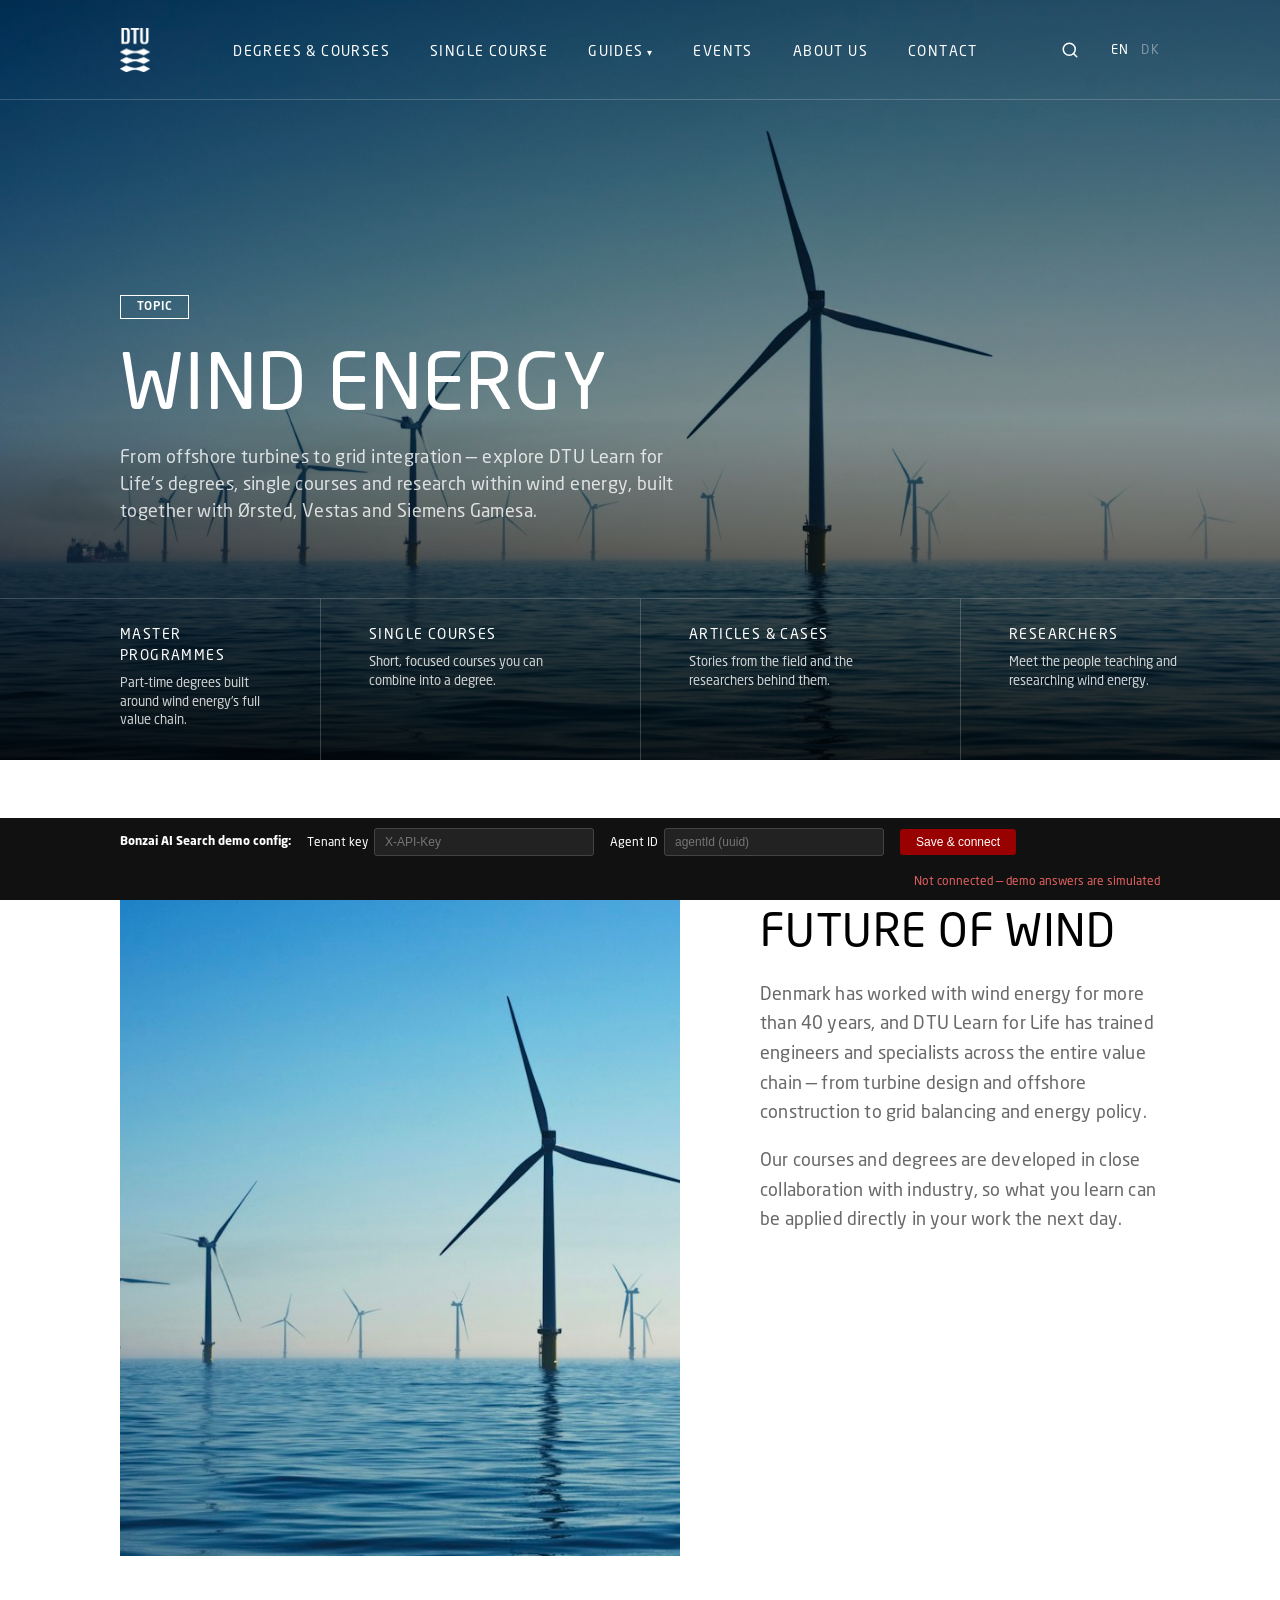
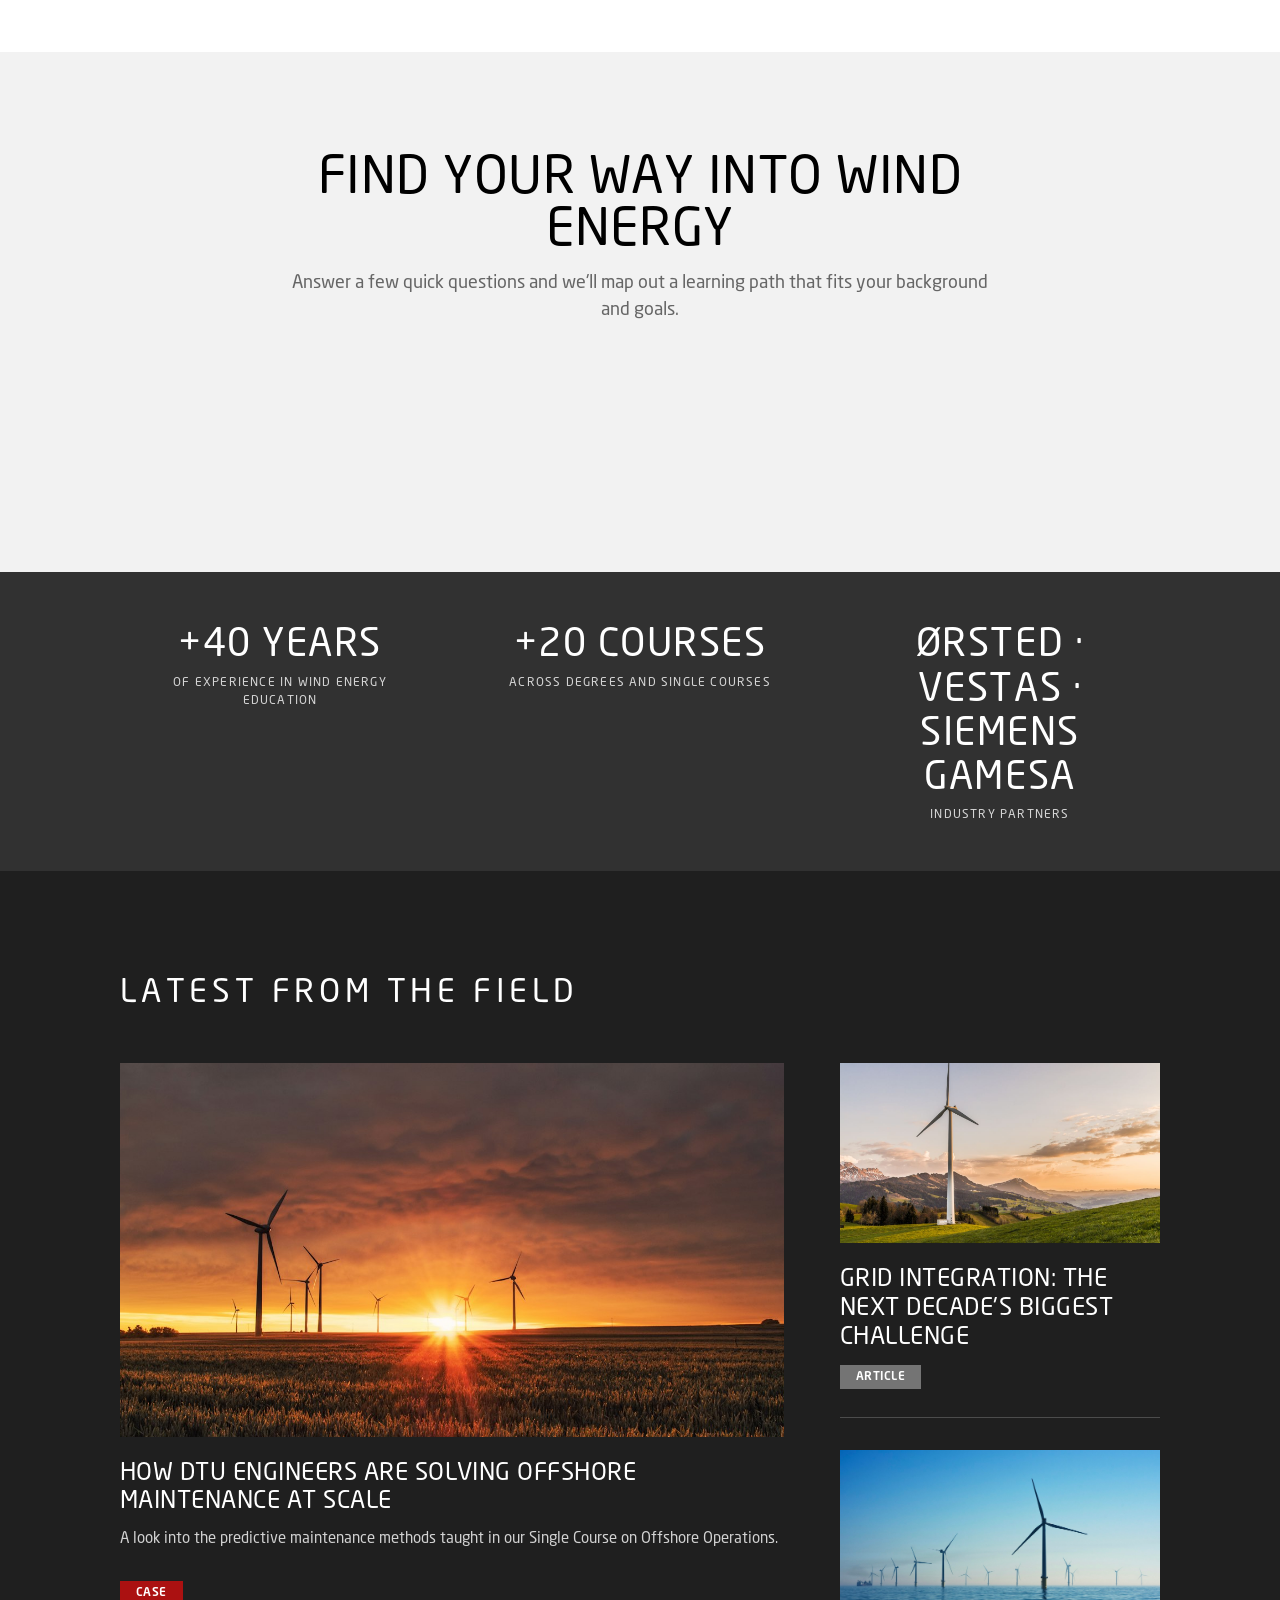
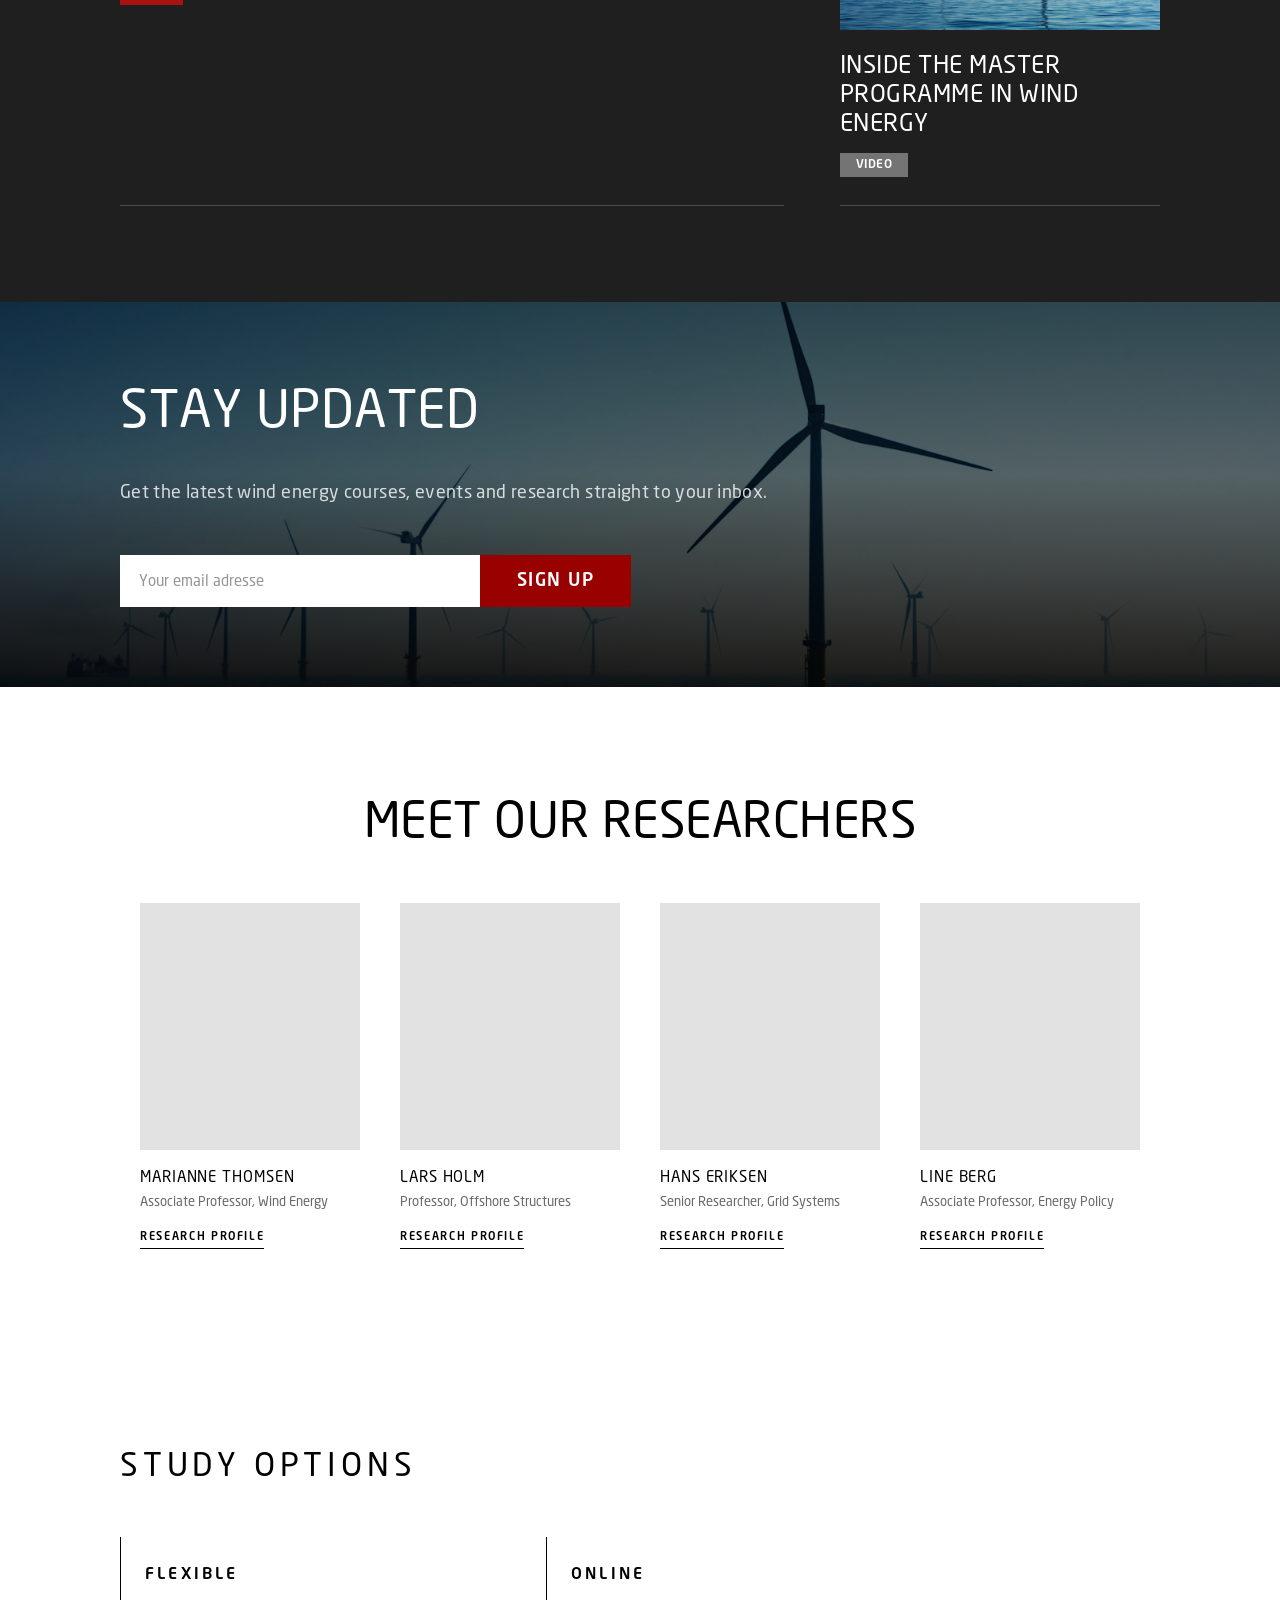
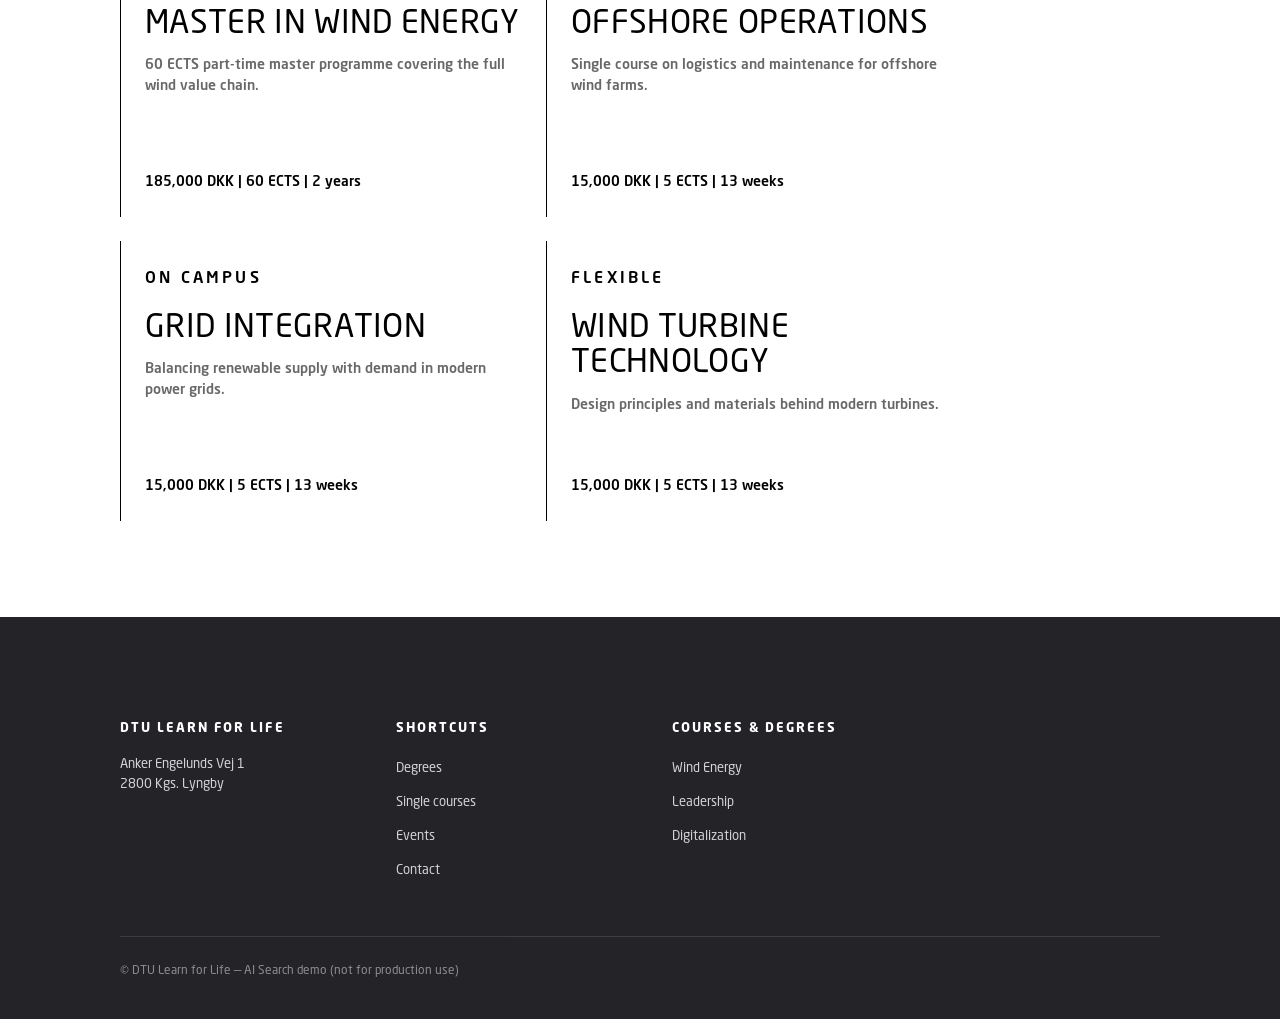
==== index.html @ 39a085e9 "Add career guide, improve learning-path UX, and streamline Bonzai calls. Career flow with role cache" ====
<!DOCTYPE html>
<html lang="en">
<head>
<meta charset="UTF-8" />
<meta name="viewport" content="width=device-width, initial-scale=1.0" />
<title>Wind Energy — DTU Learn for Life</title>
<link rel="stylesheet" href="assets/css/styles.css" />
</head>
<body>

<nav class="navbar" id="navbar">
  <div class="logo">
    <img src="assets/img/dtu-logo-white.png" alt="DTU" />
  </div>
  <ul class="nav-links">
    <li><a href="index.html">Degrees &amp; Courses</a></li>
    <li><a href="single-course.html">Single Course</a></li>
    <li class="nav-drop"><a href="index.html#guide">Guides</a>
      <ul class="nav-sub">
        <li><a href="index.html#guide">Learning path<small>Questions &amp; packages</small></a></li>        <li><a href="guide-career.html">Career goal<small>Start from a role</small></a></li>
      </ul>
    </li>
    <li><a href="#">Events</a></li>
    <li><a href="#">About us</a></li>
    <li><a href="#">Contact</a></li>
  </ul>
  <div class="navbar-right">
    <a class="nav-search" href="search.html" aria-label="Search">
      <svg width="18" height="18" viewBox="0 0 24 24" fill="none" stroke="currentColor" stroke-width="2" stroke-linecap="round" stroke-linejoin="round"><circle cx="11" cy="11" r="8"/><line x1="21" y1="21" x2="16.65" y2="16.65"/></svg>
    </a>
    <div class="nav-lang"><span>EN</span><span class="dim">DK</span></div>
  </div>
</nav>

<header class="hero" style="background-image: url('assets/img/offshore-turbines-wide.jpg');">
  <div class="hero-main">
    <div class="hero-tags">
      <span class="tag tag-outline">Topic</span>
    </div>
    <h1>Wind Energy</h1>
    <p class="hero-subtext">
      From offshore turbines to grid integration — explore DTU Learn for Life's degrees,
      single courses and research within wind energy, built together with Ørsted, Vestas
      and Siemens Gamesa.
    </p>
  </div>
  <div class="hero-links">
    <a href="#study-options">
      <span class="hero-links-title">Master programmes</span>
      <span class="hero-links-desc">Part-time degrees built around wind energy's full value chain.</span>
    </a>
    <a href="#study-options">
      <span class="hero-links-title">Single courses</span>
      <span class="hero-links-desc">Short, focused courses you can combine into a degree.</span>
    </a>
    <a href="#resources">
      <span class="hero-links-title">Articles &amp; cases</span>
      <span class="hero-links-desc">Stories from the field and the researchers behind them.</span>
    </a>
    <a href="#researchers">
      <span class="hero-links-title">Researchers</span>
      <span class="hero-links-desc">Meet the people teaching and researching wind energy.</span>
    </a>
  </div>
</header>

<section class="section section-light">
  <div class="split">
    <img src="assets/img/offshore-turbines.jpg" alt="Offshore wind turbines" />
    <div class="content">
      <h3>Shaping the future of wind</h3>
      <p>
        Denmark has worked with wind energy for more than 40 years, and DTU Learn for Life has
        trained engineers and specialists across the entire value chain — from turbine design
        and offshore construction to grid balancing and energy policy.
      </p>
      <p>
        Our courses and degrees are developed in close collaboration with industry, so what you
        learn can be applied directly in your work the next day.
      </p>
    </div>
  </div>
</section>

<section
  id="guide"
  data-bonzai-guide
  data-guide-topic="Wind Energy"
  data-guide-page-type="topic"
  data-guide-title="Find your way into wind energy"
  data-guide-result-after="3"
></section>

<div class="stats-bar">
  <div class="stat"><div class="figure">+40 YEARS</div><div class="caption">Of experience in wind energy education</div></div>
  <div class="stat"><div class="figure">+20 COURSES</div><div class="caption">Across degrees and single courses</div></div>
  <div class="stat"><div class="figure">ØRSTED · VESTAS · SIEMENS GAMESA</div><div class="caption">Industry partners</div></div>
</div>

<section class="section section-dark" id="resources">
  <h3 class="section-heading" style="font-size: 32px;">Latest from the field</h3>
  <div class="resources-grid">
    <div class="news-card-large">
      <img src="assets/img/turbines-sunset.jpg" alt="Wind farm at sunset" />
      <h4>How DTU engineers are solving offshore maintenance at scale</h4>
      <p>A look into the predictive maintenance methods taught in our Single Course on Offshore Operations.</p>
      <span class="tag tag-online">Case</span>
    </div>
    <div class="news-stack">
      <div class="news-card-small">
        <img src="assets/img/turbine-hillside.jpg" alt="Single wind turbine on hillside" />
        <h4>Grid integration: the next decade's biggest challenge</h4>
        <span class="tag tag-single">Article</span>
      </div>
      <div class="news-card-small">
        <img src="assets/img/offshore-turbines-wide.jpg" alt="Offshore wind farm" />
        <h4>Inside the Master Programme in Wind Energy</h4>
        <span class="tag tag-single">Video</span>
      </div>
    </div>
  </div>
</section>

<div class="newsletter">
  <h3>Stay updated</h3>
  <p class="hero-subtext">Get the latest wind energy courses, events and research straight to your inbox.</p>
  <div class="newsletter-form">
    <input type="email" placeholder="Your email adresse" />
    <button class="btn btn-primary">Sign up</button>
  </div>
</div>

<section class="section section-light" id="researchers">
  <h3 style="text-align:center; font-size: 48px;">Meet our researchers</h3>
  <div class="people-row">
    <div class="person-card">
      <div class="photo"></div>
      <div class="name">Marianne Thomsen</div>
      <div class="title">Associate Professor, Wind Energy</div>
      <a class="link" href="#">Research profile</a>
    </div>
    <div class="person-card">
      <div class="photo"></div>
      <div class="name">Lars Holm</div>
      <div class="title">Professor, Offshore Structures</div>
      <a class="link" href="#">Research profile</a>
    </div>
    <div class="person-card">
      <div class="photo"></div>
      <div class="name">Hans Eriksen</div>
      <div class="title">Senior Researcher, Grid Systems</div>
      <a class="link" href="#">Research profile</a>
    </div>
    <div class="person-card">
      <div class="photo"></div>
      <div class="name">Line Berg</div>
      <div class="title">Associate Professor, Energy Policy</div>
      <a class="link" href="#">Research profile</a>
    </div>
  </div>
</section>

<section class="section section-light" id="study-options">
  <h3 class="section-heading" style="font-size: 32px;">Study options</h3>
  <div class="course-grid">
    <div class="course-card">
      <div>
        <span class="label">Flexible</span>
        <h4>Master in Wind Energy</h4>
        <p class="desc">60 ECTS part-time master programme covering the full wind value chain.</p>
      </div>
      <div class="meta">185,000 DKK | 60 ECTS | 2 years</div>
    </div>
    <div class="course-card">
      <div>
        <span class="label">Online</span>
        <h4><a href="single-course.html">Offshore Operations</a></h4>
        <p class="desc">Single course on logistics and maintenance for offshore wind farms.</p>
      </div>
      <div class="meta">15,000 DKK | 5 ECTS | 13 weeks</div>
    </div>
    <div class="course-card">
      <div>
        <span class="label">On campus</span>
        <h4>Grid Integration</h4>
        <p class="desc">Balancing renewable supply with demand in modern power grids.</p>
      </div>
      <div class="meta">15,000 DKK | 5 ECTS | 13 weeks</div>
    </div>
    <div class="course-card">
      <div>
        <span class="label">Flexible</span>
        <h4>Wind Turbine Technology</h4>
        <p class="desc">Design principles and materials behind modern turbines.</p>
      </div>
      <div class="meta">15,000 DKK | 5 ECTS | 13 weeks</div>
    </div>
  </div>
</section>

<footer class="footer">
  <div class="footer-grid">
    <div class="footer-col">
      <h5>DTU Learn for Life</h5>
      <p style="font-size:13px;">Anker Engelunds Vej 1<br/>2800 Kgs. Lyngby</p>
    </div>
    <div class="footer-col">
      <h5>Shortcuts</h5>
      <ul>
        <li><a href="#">Degrees</a></li>
        <li><a href="#">Single courses</a></li>
        <li><a href="#">Events</a></li>
        <li><a href="#">Contact</a></li>
      </ul>
    </div>
    <div class="footer-col">
      <h5>Courses &amp; Degrees</h5>
      <ul>
        <li><a href="#">Wind Energy</a></li>
        <li><a href="#">Leadership</a></li>
        <li><a href="#">Digitalization</a></li>
      </ul>
    </div>
    <div class="footer-col"></div>
  </div>
  <div class="footer-bottom">© DTU Learn for Life — AI Search demo (not for production use)</div>
</footer>

<script src="assets/js/bonzai-client.js"></script>
<script src="assets/js/bonzai-config.js"></script>
<script src="assets/js/markdown-lite.js"></script>
<script src="assets/js/guide-kit.js"></script>
<script src="assets/js/bonzai-guide.js"></script>
<script>
  window.addEventListener("scroll", () => {
    document.getElementById("navbar").classList.toggle("scrolled", window.scrollY > 20);
  });
</script>
</body>
</html>
---- assets/css/styles.css ----
/* ====================================================================
   DTU Learn for Life — Design tokens (extracted from lfl-design-spec.md)
   Using the Figma design's intended display font (Neo Sans Std), supplied
   locally as webfonts.
   ==================================================================== */
@font-face {
  font-family: "Neo Sans Std";
  src: url("../fonts/neo-sans-std-light.otf") format("opentype");
  font-weight: 300;
  font-style: normal;
  font-display: swap;
}
@font-face {
  font-family: "Neo Sans Std";
  src: url("../fonts/neo-sans-std-regular.otf") format("opentype");
  font-weight: 400;
  font-style: normal;
  font-display: swap;
}
@font-face {
  font-family: "Neo Sans Std";
  src: url("../fonts/neo-sans-std-medium.otf") format("opentype");
  font-weight: 500;
  font-style: normal;
  font-display: swap;
}
@font-face {
  font-family: "Neo Sans Std";
  src: url("../fonts/neo-sans-std-bold.otf") format("opentype");
  font-weight: 700;
  font-style: normal;
  font-display: swap;
}
@font-face {
  font-family: "Neo Sans Std";
  src: url("../fonts/neo-sans-std-black.otf") format("opentype");
  font-weight: 900;
  font-style: normal;
  font-display: swap;
}

:root {
  /* Colors */
  --c-bg-dark: #282828;
  --c-bg-dark-alt: #1f1f1f;
  --c-bg-darker: #232328;
  --c-bg-card: #313131;
  --c-bg-light: #ffffff;
  --c-bg-gray: #dfdfdf;
  --c-bg-charcoal: #4b4b4b;

  --c-text-on-dark: #ffffff;
  --c-text-on-light: #000000;
  --c-text-muted-on-dark: rgba(255, 255, 255, 0.8);
  --c-text-dim-on-dark: rgba(255, 255, 255, 0.4);
  --c-text-muted-on-light: rgba(66, 66, 66, 0.8);
  --c-text-placeholder: #959595;

  --c-accent-red: #990000;
  --c-accent-red-dark: #ab1111;
  --c-accent-gray-tag: #747474;
  --c-button-dark: #292929;

  --c-overlay-hero-bottom: linear-gradient(to bottom, rgba(0, 0, 0, 0), rgba(0, 0, 0, 0.6));
  --c-overlay-sticky: rgba(10, 10, 10, 0.8);
  --c-overlay-stats: rgba(0, 0, 0, 0.3);
  --c-border-subtle: rgba(255, 255, 255, 0.2);

  /* Typography — Figma spec's intended font, used throughout */
  --font-display: "Neo Sans Std", Arial, sans-serif;
  --font-body: "Neo Sans Std", Arial, sans-serif;
  --font-nav: "Neo Sans Std", Arial, sans-serif;

  /* Spacing */
  --space-xs: 6px;
  --space-sm: 8px;
  --space-md: 16px;
  --space-lg: 24px;
  --space-xl: 37px;
  --space-2xl: 48px;
  --space-3xl: 56px;
  --space-4xl: 64px;
  --space-5xl: 80px;
  --space-6xl: 96px;

  --radius-button: 46px;

  --content-max: 1680px;
  --content-narrow: 1112px;
  --content-text: 828px;
  --content-body: 742px;
  --page-pad: 120px;
  --page-pad-sm: 48px;
}

* { box-sizing: border-box; }
html, body { margin: 0; padding: 0; }

body {
  font-family: var(--font-body);
  color: var(--c-text-on-light);
  background: var(--c-bg-light);
  line-height: 1.5;
}

h1, h2, h3, h4 {
  font-family: var(--font-display);
  text-transform: uppercase;
  margin: 0;
  font-weight: 400;
  letter-spacing: 0.01em;
}

a { color: inherit; text-decoration: none; }
img { max-width: 100%; display: block; }

.page-pad { padding-left: var(--page-pad); padding-right: var(--page-pad); }

@media (max-width: 1200px) {
  .page-pad { padding-left: var(--page-pad-sm); padding-right: var(--page-pad-sm); }
}

@media (max-width: 700px) {
  .page-pad { padding-left: 20px; padding-right: 20px; }
}

/* ---------------------------------------------------------------- */
/* Navbar                                                            */
/* ---------------------------------------------------------------- */
.navbar {
  position: fixed;
  top: 0; left: 0; right: 0;
  height: 100px;
  display: flex;
  align-items: center;
  justify-content: space-between;
  padding: 0 var(--page-pad);
  border-bottom: 1px solid var(--c-border-subtle);
  background: transparent;
  z-index: 100;
  transition: background 0.25s ease;
  color: #fff;
}
.navbar.scrolled { background: var(--c-overlay-sticky); backdrop-filter: blur(4px); }
.navbar--on-charcoal.scrolled { background: var(--c-overlay-sticky); }
.navbar .logo { display: flex; align-items: center; gap: 32px; }
.navbar .logo img { height: 44px; width: auto; display: block; }
.nav-links { display: flex; gap: 40px; list-style: none; margin: 0; padding: 0; }
.nav-links a {
  font-family: var(--font-nav);
  font-size: 14px;
  letter-spacing: 0.1em;
  text-transform: uppercase;
}
.nav-drop { position: relative; }
.nav-drop > a::after { content: " ▾"; font-size: 10px; }
.nav-sub {
  position: absolute;
  top: 100%;
  left: -20px;
  min-width: 240px;
  margin: 0;
  padding: 12px 0;
  list-style: none;
  background: var(--c-bg-dark-alt);
  opacity: 0;
  visibility: hidden;
  transform: translateY(6px);
  transition: opacity 0.15s, transform 0.15s, visibility 0.15s;
}
.nav-drop::before { content: ""; position: absolute; left: 0; right: 0; top: 100%; height: 14px; }
.nav-sub { margin-top: 14px; }
.nav-drop:hover .nav-sub,
.nav-drop:focus-within .nav-sub { opacity: 1; visibility: visible; transform: none; }
.nav-sub a {
  display: block;
  padding: 10px 20px;
  font-family: var(--font-body);
  font-size: 15px;
  letter-spacing: 0;
  text-transform: none;
}
.nav-sub a small { display: block; font-size: 13px; color: var(--c-text-dim-on-dark); }
.nav-sub a:hover { background: rgba(255, 255, 255, 0.06); }
.navbar-right { display: flex; align-items: center; gap: 32px; }
.nav-search {
  background: none;
  border: none;
  color: #fff;
  cursor: pointer;
  display: flex;
  align-items: center;
}
.nav-lang { display: flex; gap: 12px; font-size: 13px; letter-spacing: 0.1em; }
.nav-lang .dim { color: var(--c-text-dim-on-dark); }
@media (max-width: 1000px) { .nav-links { display: none; } }

/* ---------------------------------------------------------------- */
/* Buttons / Tags                                                     */
/* ---------------------------------------------------------------- */
.btn {
  display: inline-flex;
  align-items: center;
  gap: 16px;
  padding: 16px 40px;
  border-radius: var(--radius-button);
  font-family: var(--font-body);
  font-size: 18px;
  font-weight: 500;
  letter-spacing: 0.08em;
  text-transform: uppercase;
  border: none;
  cursor: pointer;
}
.btn-primary { background: var(--c-accent-red); color: #fff; }
.btn-primary:hover { background: #7a0000; }
.btn-sm {
  padding: 10px 22px;
  font-size: 13px;
  letter-spacing: 0.06em;
  gap: 8px;
}
.btn-inverted { background: var(--c-button-dark); color: #fff; }
.btn-ghost {
  border: 1px solid currentColor;
  background: transparent;
  padding: 10px 22px;
  font-size: 14px;
  letter-spacing: 0.2em;
  border-radius: 0;
  gap: 6px;
}

.tag {
  display: inline-flex;
  align-items: center;
  height: 24px;
  padding: 0 16px;
  font-family: var(--font-display);
  font-size: 12px;
  font-weight: 500;
  letter-spacing: 0.04em;
  text-transform: uppercase;
}
.tag-default { background: var(--c-button-dark); color: #fff; }
.tag-online { background: var(--c-accent-red-dark); color: #fff; }
.tag-single { background: var(--c-accent-gray-tag); color: #fff; }
.tag-outline { background: transparent; border: 1px solid #fff; color: #fff; }

/* ---------------------------------------------------------------- */
/* Hero                                                               */
/* ---------------------------------------------------------------- */
.hero {
  position: relative;
  background-color: var(--c-bg-dark);
  background-size: cover;
  background-position: center;
  color: #fff;
  min-height: 760px;
  display: flex;
  flex-direction: column;
  justify-content: flex-end;
}
.hero::before {
  content: "";
  position: absolute;
  inset: 0;
  background:
    linear-gradient(to top, rgba(0,0,0,0.85) 0%, rgba(0,0,0,0.35) 45%, rgba(0,0,0,0.55) 100%);
}
.hero-main {
  position: relative;
  z-index: 1;
  max-width: var(--content-text);
  padding: 0 var(--page-pad) 56px;
}
.hero-tags { display: flex; gap: 8px; margin-bottom: 24px; }
.hero h1 { font-size: clamp(44px, 6vw, 90px); line-height: 1; margin-bottom: 24px; }
.hero-subtext {
  font-family: var(--font-body);
  font-size: 18px;
  letter-spacing: 0.02em;
  color: var(--c-text-muted-on-dark);
  max-width: var(--content-body);
}
.hero-links {
  position: relative;
  z-index: 1;
  display: grid;
  grid-template-columns: repeat(4, 1fr);
  border-top: 1px solid var(--c-border-subtle);
}
.hero-links a {
  padding: 24px var(--page-pad-sm) 32px;
  border-left: 1px solid var(--c-border-subtle);
  display: flex;
  flex-direction: column;
  gap: 8px;
}
.hero-links a:first-child { border-left: none; padding-left: var(--page-pad); }
.hero-links-title {
  font-family: var(--font-display);
  text-transform: uppercase;
  font-size: 14px;
  letter-spacing: 0.1em;
}
.hero-links-desc {
  font-size: 13px;
  color: var(--c-text-muted-on-dark);
  line-height: 1.4;
}
@media (max-width: 900px) {
  .hero-links { grid-template-columns: 1fr; }
  .hero-links a { border-left: none; border-top: 1px solid var(--c-border-subtle); padding-left: var(--page-pad-sm) !important; }
}

/* ---------------------------------------------------------------- */
/* About / split sections                                            */
/* ---------------------------------------------------------------- */
.section { padding: var(--space-6xl) var(--page-pad); }
.section-dark { background: var(--c-bg-dark-alt); color: #fff; }
.section-dark .section-heading { color: #fff; }
.section-light { background: var(--c-bg-light); }

[data-bonzai-widget] { margin-top: 64px; }
.course-content [data-bonzai-widget] { margin-top: 64px; }

.split {
  display: flex;
  gap: 80px;
  align-items: flex-start;
  flex-wrap: wrap;
}
.split img {
  width: 100%;
  max-width: 560px;
  border-radius: 0;
  object-fit: cover;
  aspect-ratio: 4/5;
  background: #e2e2e2;
}
.split .content { flex: 1; min-width: 280px; }
.split h3 { font-size: clamp(28px, 3.5vw, 54px); margin-bottom: 24px; line-height: 1.1; }
.split p { font-size: 18px; letter-spacing: 0.01em; line-height: 1.65; max-width: var(--content-body); color: var(--c-text-muted-on-light); }

.section-heading {
  font-family: var(--font-display);
  font-size: 24px;
  font-weight: 400;
  letter-spacing: 0.15em;
  text-transform: uppercase;
  margin-bottom: 24px;
}

/* ---------------------------------------------------------------- */
/* Stats bar                                                          */
/* ---------------------------------------------------------------- */
.stats-bar {
  background: var(--c-bg-card);
  display: flex;
  justify-content: space-between;
  gap: 40px;
  padding: 48px var(--page-pad);
  flex-wrap: wrap;
}
.stat {
  flex: 1;
  min-width: 220px;
  text-align: center;
  padding: 0 16px;
}
.stat .figure {
  font-family: var(--font-display);
  font-size: clamp(28px, 3vw, 40px);
  font-weight: 400;
  color: #fff;
  text-transform: uppercase;
  letter-spacing: 0.04em;
  line-height: 1.15;
}
.stat .caption {
  font-size: 12px;
  letter-spacing: 0.1em;
  text-transform: uppercase;
  color: var(--c-text-muted-on-dark);
  margin-top: 8px;
}
@media (max-width: 900px) {
  .stat { padding: 16px 0; }
}

/* ---------------------------------------------------------------- */
/* News / resource cards                                             */
/* ---------------------------------------------------------------- */
.resources-grid { display: flex; gap: 56px; flex-wrap: wrap; margin-top: 48px; }
.news-card-large { flex: 1 1 420px; max-width: var(--content-body); }
.news-card-large img, .news-card-small img {
  width: 100%;
  aspect-ratio: 16/9;
  object-fit: cover;
  background: #3a3a3a;
  border-radius: 0;
  transition: opacity 0.25s ease;
}
.news-card-large:hover img, .news-card-small:hover img { opacity: 0.92; }
.news-card-large, .news-card-small {
  overflow: hidden;
  border-bottom: 1px solid var(--c-border-subtle);
  padding-bottom: 28px;
}
.news-card-small { width: 100%; max-width: 320px; }
.news-stack { display: flex; flex-direction: column; gap: 32px; }
.news-card-large h4, .news-card-small h4 {
  font-size: 24px;
  font-weight: 400;
  margin-top: 20px;
  text-transform: uppercase;
  line-height: 1.2;
  letter-spacing: 0.02em;
}
.news-card-large p { margin-top: 12px; color: var(--c-text-muted-on-dark); font-size: 15px; line-height: 1.6; }
.news-card-large .tag, .news-card-small .tag { margin-top: 16px; }

/* ---------------------------------------------------------------- */
/* Newsletter                                                        */
/* ---------------------------------------------------------------- */
.newsletter {
  position: relative;
  padding: 80px var(--page-pad);
  background:
    linear-gradient(to top, rgba(0, 0, 0, 0.88) 0%, rgba(0, 0, 0, 0.55) 55%, rgba(0, 0, 0, 0.65) 100%),
    url("../img/offshore-turbines-wide.jpg") center/cover;
  color: #fff;
  display: flex;
  flex-direction: column;
  gap: 24px;
  align-items: flex-start;
}
.newsletter h3 {
  font-size: clamp(32px, 4vw, 56px);
  font-weight: 400;
  line-height: 1.05;
  max-width: var(--content-text);
}
.newsletter-form { display: flex; gap: 0; margin-top: 8px; flex-wrap: wrap; align-items: stretch; }
.newsletter-form input {
  width: 360px;
  max-width: 100%;
  height: 52px;
  border: 1px solid rgba(255, 255, 255, 0.35);
  border-right: none;
  border-radius: 0;
  padding: 0 18px;
  font-family: var(--font-body);
  font-size: 15px;
  color: #222;
  background: #fff;
}
.newsletter-form input::placeholder { color: var(--c-text-placeholder); }
.newsletter-form .btn {
  height: 52px;
  padding: 0 36px;
  border-radius: 0;
  border: 1px solid var(--c-accent-red);
}

/* ---------------------------------------------------------------- */
/* Person cards                                                      */
/* ---------------------------------------------------------------- */
.people-row { display: flex; gap: 40px; flex-wrap: wrap; justify-content: center; margin-top: 48px; }
.person-card { width: 220px; text-align: left; }
.person-card .photo {
  width: 100%;
  aspect-ratio: 260/292;
  background: #e2e2e2;
  margin-bottom: 16px;
  border-radius: 0;
}
.people-row--left { justify-content: flex-start; }
.person-card .name {
  font-family: var(--font-display);
  font-weight: 400;
  text-transform: uppercase;
  letter-spacing: 0.06em;
  font-size: 15px;
}
.person-card .title { font-size: 13px; color: var(--c-text-muted-on-light); margin: 4px 0 10px; }
.person-card .link {
  font-size: 11px;
  letter-spacing: 0.15em;
  text-transform: uppercase;
  border-bottom: 1px solid #000;
  display: inline-block;
  padding-bottom: 2px;
  transition: opacity 0.15s ease;
}
.person-card .link:hover { opacity: 0.6; }

/* ---------------------------------------------------------------- */
/* Course cards                                                      */
/* ---------------------------------------------------------------- */
.course-grid { display: flex; gap: 24px; margin-top: 48px; flex-wrap: wrap; }
.course-card {
  width: min(402px, 100%);
  padding: 24px 0 24px 24px;
  border-left: 1px solid #000;
  display: flex;
  flex-direction: column;
  justify-content: space-between;
  min-height: 280px;
  background: var(--c-bg-light);
}
.course-card .label {
  font-size: 16px;
  letter-spacing: 0.2em;
  text-transform: uppercase;
  color: var(--c-text-on-light);
  font-weight: 500;
}
.course-card h4 {
  font-size: 32px;
  font-weight: 400;
  margin: 17px 0 16px;
  text-transform: uppercase;
  line-height: 1.1;
}
.course-card .desc { font-size: 14px; color: var(--c-text-muted-on-light); line-height: 1.5; font-weight: 500; }
.course-card .meta { font-size: 14px; margin-top: 16px; font-weight: 500; }

/* ---------------------------------------------------------------- */
/* Footer                                                             */
/* ---------------------------------------------------------------- */
.footer {
  background: var(--c-bg-darker);
  color: var(--c-text-muted-on-dark);
  padding: 80px var(--page-pad) 40px;
}
.footer-grid { display: flex; gap: 64px; flex-wrap: wrap; }
.footer-col { flex: 1; min-width: 180px; }
.footer-col h5 { font-size: 13px; letter-spacing: 0.15em; text-transform: uppercase; color: #fff; margin-bottom: 16px; }
.footer-col ul { list-style: none; padding: 0; margin: 0; display: flex; flex-direction: column; gap: 10px; }
.footer-col a { font-size: 13px; }
.footer-bottom { margin-top: 56px; font-size: 12px; opacity: 0.6; border-top: 1px solid var(--c-border-subtle); padding-top: 24px; }

/* ---------------------------------------------------------------- */
/* Single course page (LFL design spec §3.5)                       */
/* ---------------------------------------------------------------- */
.page-single-course .navbar { color: #fff; }

.course-hero {
  display: flex;
  flex-wrap: wrap;
  min-height: min(887px, 85vh);
}
.course-hero-left {
  flex: 1 1 480px;
  background: var(--c-bg-charcoal);
  color: #fff;
  padding: 140px var(--page-pad) 64px var(--page-pad-sm);
  display: flex;
  flex-direction: column;
  justify-content: center;
}
.course-hero-left h1 {
  font-size: clamp(32px, 4vw, 54px);
  line-height: 1.12;
  margin: 24px 0;
}
.hero-subtext--charcoal {
  color: var(--c-text-muted-on-dark);
  max-width: var(--content-text);
  font-size: 18px;
}
.btn-ghost--on-charcoal { color: #fff; }
.course-hero-ctas { display: flex; gap: 16px; flex-wrap: wrap; margin-top: 8px; }

.course-hero-right {
  flex: 1 1 480px;
  min-height: 360px;
  background: #111;
}
.course-hero-right img {
  width: 100%;
  height: 100%;
  min-height: 360px;
  object-fit: cover;
}

.course-meta-bar {
  background: rgba(10, 10, 10, 0.5);
  color: #fff;
  display: flex;
  flex-wrap: wrap;
  align-items: center;
  gap: 24px 48px;
  padding: 28px var(--page-pad);
}
.course-meta-bar .item .label {
  font-size: 16px;
  letter-spacing: 0.2em;
  text-transform: uppercase;
  font-weight: 500;
}
.course-meta-bar .item .value {
  font-size: 14px;
  margin-top: 4px;
  color: var(--c-text-muted-on-dark);
  font-weight: 500;
}

.course-section-title {
  font-family: var(--font-display);
  font-size: clamp(28px, 3vw, 40px);
  font-weight: 400;
  line-height: 1.2;
  letter-spacing: 0.02em;
  text-transform: uppercase;
  margin: 0 0 24px;
}
.course-content .course-section-title:not(:first-child) { margin-top: 64px; }

.course-layout {
  display: flex;
  gap: 80px;
  padding: var(--space-6xl) var(--page-pad);
  align-items: flex-start;
  flex-wrap: wrap;
}
.course-content {
  flex: 1 1 400px;
  max-width: var(--content-text);
}
.course-content p {
  font-size: 19px;
  line-height: 1.53;
  letter-spacing: 0.07em;
  color: var(--c-text-muted-on-light);
  margin: 0;
}

.course-sidebar {
  flex: 1 1 320px;
  max-width: 686px;
  display: flex;
  flex-direction: column;
  gap: 24px;
}
.sidebar-card {
  background: var(--c-bg-gray);
  padding: 32px;
}
.sidebar-card h5 {
  font-family: var(--font-body);
  font-size: 24px;
  font-weight: 400;
  letter-spacing: 0.2em;
  text-transform: uppercase;
  margin: 0 0 24px;
}
.sidebar-lead {
  font-size: 19px;
  line-height: 1.53;
  letter-spacing: 0.1em;
  color: var(--c-text-muted-on-light);
  margin: 0 0 16px;
}
.sidebar-card ul {
  padding-left: 20px;
  font-size: 19px;
  line-height: 1.53;
  letter-spacing: 0.1em;
  color: var(--c-text-muted-on-light);
  margin: 0;
}
.sidebar-card .link,
.link {
  font-size: 14px;
  letter-spacing: 0.2em;
  text-transform: uppercase;
  font-weight: 500;
  border-bottom: 1px solid currentColor;
  display: inline-block;
  padding-bottom: 2px;
}

.course-taught { padding-top: 0; }
.course-related { padding-top: var(--space-4xl); }

.footer-address { font-size: 13px; margin: 0; }

@media (max-width: 960px) {
  .course-hero-left { padding-top: 120px; }
}

/* ====================================================================
   Bonzai AI Search — simple contained box
   ==================================================================== */
.bonzai-widget { max-width: 100%; }

.bonzai-box {
  display: flex;
  flex-direction: column;
  gap: 20px;
  padding: 28px;
  background: var(--c-bg-gray);
  max-width: 100%;
}

.bonzai-title {
  margin: 0;
  font-family: var(--font-display);
  font-size: 24px;
  font-weight: 400;
  line-height: 1.2;
  letter-spacing: 0.04em;
  text-transform: uppercase;
}

.bonzai-lead {
  margin: -8px 0 0;
  font-size: 15px;
  line-height: 1.5;
  color: var(--c-text-muted-on-light);
}

.bonzai-chips {
  display: flex;
  flex-wrap: wrap;
  gap: 8px;
  align-items: flex-start;
}

.bonzai-chip {
  display: inline-flex;
  align-items: center;
  width: auto;
  max-width: 100%;
  min-height: 28px;
  padding: 6px 12px;
  font-family: var(--font-body);
  font-size: 13px;
  font-weight: 400;
  letter-spacing: 0.02em;
  text-transform: none;
  border: none;
  border-radius: 0;
  background: var(--c-button-dark);
  color: #fff;
  cursor: pointer;
  text-align: left;
  line-height: 1.35;
}
.bonzai-chip:hover { background: var(--c-accent-red); }

.bonzai-widget.has-thread .bonzai-chips-wrap,
.bonzai-widget.has-thread .bonzai-lead {
  display: none;
}

.bonzai-thread {
  display: none;
  flex-direction: column;
  gap: 12px;
  max-height: min(480px, 55vh);
  overflow-x: hidden;
  overflow-y: auto;
  padding: 0 2px 0 0;
  scroll-behavior: auto;
}
.bonzai-widget.has-thread .bonzai-thread {
  display: flex;
  padding-top: 4px;
}

.bonzai-msg {
  font-size: 15px;
  line-height: 1.55;
  opacity: 0;
  transition: opacity 0.15s ease;
}
.bonzai-msg.in { opacity: 1; }
.bonzai-msg.user {
  align-self: flex-end;
  max-width: 92%;
  padding: 10px 14px;
  background: var(--c-accent-red);
  color: #fff;
}
.bonzai-msg.assistant {
  align-self: stretch;
  width: 100%;
  max-width: 100%;
  padding: 16px 18px;
  background: #fff;
  color: var(--c-text-on-light);
}
.bonzai-msg.assistant.loading {
  align-self: flex-start;
  width: auto;
  min-height: 1.25em;
  padding: 8px 12px;
  background: transparent;
}

/* Answer body (markdown-lite output) */
.bonzai-msg.assistant p {
  margin: 0 0 14px;
  font-size: 15px;
  line-height: 1.6;
  letter-spacing: 0.02em;
  color: var(--c-text-muted-on-light);
}
.bonzai-msg.assistant p:last-child { margin-bottom: 0; }
.bonzai-msg.assistant ul,
.bonzai-msg.assistant ol {
  margin: 0 0 16px;
  padding-left: 1.25em;
  color: var(--c-text-muted-on-light);
}
.bonzai-msg.assistant li {
  margin-bottom: 8px;
  line-height: 1.5;
  padding-left: 4px;
}
.bonzai-msg.assistant li:last-child { margin-bottom: 0; }
.bonzai-msg.assistant strong { font-weight: 500; color: var(--c-text-on-light); }
.bonzai-msg.assistant .bonzai-answer-heading,
.bonzai-msg.assistant .bonzai-answer-subheading {
  font-family: var(--font-display);
  font-weight: 400;
  text-transform: uppercase;
  letter-spacing: 0.06em;
  color: var(--c-text-on-light);
  margin: 22px 0 10px;
  line-height: 1.25;
}
.bonzai-msg.assistant .bonzai-answer-heading:first-child,
.bonzai-msg.assistant .bonzai-answer-subheading:first-child {
  margin-top: 0;
}
.bonzai-msg.assistant .bonzai-answer-heading { font-size: 17px; }
.bonzai-msg.assistant .bonzai-answer-subheading { font-size: 14px; opacity: 0.9; }
.bonzai-msg.assistant p a,
.bonzai-msg.assistant li a {
  color: var(--c-accent-red);
  text-decoration: underline;
  text-underline-offset: 2px;
}
.bonzai-msg.assistant p a:hover,
.bonzai-msg.assistant li a:hover { color: #7a0000; }

/* Proactive suggestion CTA — pulled out of the agent's trailing sentence */
.bonzai-cta {
  margin-top: 16px;
  padding: 18px 20px;
  background: #fff;
  border: 1.5px solid var(--c-accent-red);
  border-radius: 4px;
  display: flex;
  flex-direction: column;
  gap: 12px;
}
.bonzai-widget.on-dark .bonzai-cta { background: rgba(153, 0, 0, 0.08); }
.bonzai-cta-text { margin: 0; font-size: 14.5px; line-height: 1.5; }
.bonzai-cta-text a { color: var(--c-accent-red); text-decoration: underline; }
.bonzai-cta-btn {
  align-self: flex-start;
  background: var(--c-accent-red);
  color: #fff;
  border: none;
  padding: 11px 22px;
  font-family: var(--font-body);
  font-size: 13px;
  font-weight: 600;
  letter-spacing: 0.04em;
  text-transform: uppercase;
  cursor: pointer;
  border-radius: 2px;
  transition: background 0.15s ease, transform 0.1s ease;
}
.bonzai-cta-btn:hover { background: #7a0000; transform: translateY(-1px); }

/* Reference cards from Bonzai API */
.bonzai-results {
  display: flex;
  flex-direction: column;
  gap: 12px;
  margin-top: 20px;
  padding-top: 18px;
  border-top: 1px solid rgba(0, 0, 0, 0.08);
}
.bonzai-results-label {
  margin: 0 0 2px;
  font-size: 11px;
  letter-spacing: 0.16em;
  text-transform: uppercase;
  color: var(--c-text-muted-on-light);
}
.bonzai-result-card {
  display: grid;
  grid-template-columns: 112px 1fr;
  gap: 14px;
  align-items: start;
  text-decoration: none;
  color: inherit;
  background: var(--c-bg-gray);
  padding: 10px;
  transition: background 0.15s ease;
}
.bonzai-result-card:hover { background: #d4d4d4; }
.bonzai-result-card:hover .bonzai-result-title { color: var(--c-accent-red); }
.bonzai-result-img {
  width: 112px;
  aspect-ratio: 16 / 10;
  background: #c7c7c7;
  overflow: hidden;
}
.bonzai-result-img img {
  width: 100%;
  height: 100%;
  object-fit: cover;
  display: block;
}
.bonzai-result-body { min-width: 0; padding: 0; }

@media (max-width: 520px) {
  .bonzai-result-card {
    grid-template-columns: 1fr;
  }
  .bonzai-result-img { width: 100%; }
}
.bonzai-result-title {
  font-family: var(--font-body);
  font-size: 14px;
  font-weight: 500;
  line-height: 1.4;
  letter-spacing: 0.02em;
  text-transform: none;
  text-decoration: none;
  color: var(--c-text-on-light);
}
.bonzai-result-summary {
  margin: 6px 0 0;
  font-size: 13px;
  line-height: 1.45;
  letter-spacing: 0.02em;
  color: var(--c-text-muted-on-light);
  text-decoration: none;
  display: -webkit-box;
  -webkit-line-clamp: 2;
  -webkit-box-orient: vertical;
  overflow: hidden;
}

.bonzai-refs {
  margin-top: 10px;
  padding-top: 10px;
  font-size: 12px;
  line-height: 1.45;
}
.bonzai-refs a { display: block; margin-top: 4px; }

.bonzai-dots { display: inline-flex; gap: 4px; align-items: center; }
.bonzai-dots span {
  width: 6px;
  height: 6px;
  border-radius: 50%;
  background: var(--c-accent-gray-tag);
  animation: bonzai-bounce 1.1s ease-in-out infinite;
}
.bonzai-dots span:nth-child(2) { animation-delay: 0.15s; }
.bonzai-dots span:nth-child(3) { animation-delay: 0.3s; }
@keyframes bonzai-bounce {
  0%, 60%, 100% { transform: translateY(0); opacity: 0.45; }
  30% { transform: translateY(-3px); opacity: 1; }
}

.bonzai-input-row {
  display: flex;
  gap: 12px;
  align-items: stretch;
  flex-wrap: wrap;
}

.bonzai-input-row input {
  flex: 1 1 180px;
  height: 48px;
  padding: 0 16px;
  border: none;
  font-family: var(--font-body);
  font-size: 15px;
  background: #fff;
  color: var(--c-text-on-light);
}
.bonzai-input-row input:focus { outline: 2px solid var(--c-accent-red); outline-offset: 0; }

.bonzai-send {
  flex-shrink: 0;
  height: 48px;
  padding: 0 28px;
  border: none;
  border-radius: var(--radius-button);
  background: var(--c-accent-red);
  color: #fff;
  font-family: var(--font-body);
  font-size: 14px;
  font-weight: 500;
  letter-spacing: 0.08em;
  text-transform: uppercase;
  cursor: pointer;
}
.bonzai-send:hover:not(:disabled) { background: #7a0000; }
.bonzai-send:disabled { opacity: 0.45; cursor: default; }

.bonzai-widget.on-dark .bonzai-box { background: var(--c-bg-card); color: #fff; }
.bonzai-widget.on-dark .bonzai-lead { color: var(--c-text-muted-on-dark); }
.bonzai-widget.on-dark .bonzai-msg.assistant { background: var(--c-bg-card); color: #fff; }
.bonzai-widget.on-dark .bonzai-msg.assistant p,
.bonzai-widget.on-dark .bonzai-msg.assistant li { color: var(--c-text-muted-on-dark); }
.bonzai-widget.on-dark .bonzai-msg.assistant strong { color: #fff; }
.bonzai-widget.on-dark .bonzai-msg.assistant p a { color: #fff; text-decoration-color: rgba(255, 255, 255, 0.35); }
.bonzai-widget.on-dark .bonzai-msg.assistant.loading { background: transparent; }
.bonzai-widget.on-dark .bonzai-results { border-top-color: var(--c-border-subtle); }
.bonzai-widget.on-dark .bonzai-result-card { background: rgba(0, 0, 0, 0.2); }
.bonzai-widget.on-dark .bonzai-result-card:hover { background: rgba(0, 0, 0, 0.35); }
.bonzai-widget.on-dark .bonzai-result-title { color: #fff; }
.bonzai-widget.on-dark .bonzai-input-row input { background: var(--c-bg-dark-alt); color: #fff; }

/* ---------------------------------------------------------------- */
/* Search page                                                       */
/* ---------------------------------------------------------------- */
.search-hero {
  background: var(--c-bg-dark);
  color: #fff;
  padding: 180px var(--page-pad) 56px;
}
.search-hero h1 { font-size: clamp(40px, 5vw, 72px); line-height: 1; margin-bottom: 32px; }
.search-form { display: flex; gap: 12px; max-width: var(--content-narrow); flex-wrap: wrap; }
.search-form input {
  flex: 1 1 320px;
  height: 60px;
  padding: 0 22px;
  border: none;
  font-family: var(--font-body);
  font-size: 19px;
  color: var(--c-text-on-light);
}
.search-form input:focus { outline: 2px solid var(--c-accent-red); outline-offset: 0; }
.search-form .btn { height: 60px; }
.search-examples {
  display: flex;
  flex-wrap: wrap;
  align-items: center;
  gap: 8px;
  margin-top: 20px;
  max-width: var(--content-narrow);
}
.search-examples-label {
  font-size: 13px;
  letter-spacing: 0.2em;
  text-transform: uppercase;
  color: var(--c-text-muted-on-dark);
  margin-right: 4px;
}
.search-examples button {
  background: transparent;
  border: 1px solid var(--c-border-subtle);
  color: #fff;
  padding: 6px 14px;
  font-family: var(--font-body);
  font-size: 14px;
  cursor: pointer;
}
.search-examples button:hover { border-color: #fff; }

.search-main { padding: 56px var(--page-pad) var(--space-6xl); min-height: 400px; }
.search-status { font-size: 17px; color: var(--c-text-muted-on-light); }
.search-layout {
  display: grid;
  grid-template-columns: minmax(0, 1fr) minmax(280px, 420px);
  grid-template-areas: "results answer";
  gap: 56px;
  align-items: start;
}
.search-layout[hidden] { display: none; }
.search-results { grid-area: results; display: flex; flex-direction: column; gap: 20px; }
.search-answer {
  grid-area: answer;
  background: var(--c-bg-gray);
  padding: 28px;
  position: sticky;
  top: 124px;
}
.search-section-label {
  margin: 0 0 4px;
  font-size: 13px;
  letter-spacing: 0.2em;
  text-transform: uppercase;
  color: var(--c-text-muted-on-light);
}
.search-answer .search-section-label { margin-bottom: 16px; }
.search-answer-body p,
.search-answer-body li { font-size: 16px; line-height: 1.6; color: var(--c-text-muted-on-light); }
.search-answer-body p { margin: 0 0 14px; }
.search-answer-body p:last-child { margin-bottom: 0; }
.search-answer-body ul { margin: 0 0 14px; padding-left: 1.2em; }
.search-answer-body li { margin-bottom: 6px; }
.search-answer-body a { color: var(--c-accent-red); text-decoration: underline; }
.search-answer-body strong { font-weight: 500; color: var(--c-text-on-light); }
.search-answer-body .bonzai-answer-heading,
.search-answer-body .bonzai-answer-subheading {
  font-size: 16px;
  letter-spacing: 0.06em;
  margin: 18px 0 8px;
}
.search-answer-body .bonzai-answer-heading:first-child,
.search-answer-body .bonzai-answer-subheading:first-child { margin-top: 0; }

.search-result {
  display: grid;
  grid-template-columns: 200px minmax(0, 1fr);
  gap: 24px;
  align-items: start;
  padding-bottom: 20px;
  border-bottom: 1px solid rgba(0, 0, 0, 0.1);
}
.search-result:hover .search-result-title { color: var(--c-accent-red); }
.search-result-img { aspect-ratio: 16 / 10; background: #e2e2e2; overflow: hidden; }
.search-result-img img { width: 100%; height: 100%; object-fit: cover; }
.search-result-title {
  font-size: 22px;
  line-height: 1.25;
  margin: 0 0 8px;
  transition: color 0.15s ease;
}
.search-result-summary {
  margin: 0 0 8px;
  font-size: 15px;
  line-height: 1.55;
  color: var(--c-text-muted-on-light);
  display: -webkit-box;
  -webkit-line-clamp: 3;
  -webkit-box-orient: vertical;
  overflow: hidden;
}
.search-result-url { font-size: 13px; color: var(--c-text-placeholder); word-break: break-all; }
.search-empty { font-size: 17px; color: var(--c-text-muted-on-light); }
.search-skeleton {
  height: 125px;
  background: linear-gradient(90deg, #eee 0%, #f6f6f6 50%, #eee 100%);
  background-size: 200% 100%;
  animation: search-shimmer 1.2s linear infinite;
}
@keyframes search-shimmer { to { background-position: -200% 0; } }

@media (max-width: 960px) {
  .search-layout {
    grid-template-columns: 1fr;
    grid-template-areas: "answer" "results";
  }
  .search-answer { position: static; }
  .search-result { grid-template-columns: 120px minmax(0, 1fr); gap: 16px; }
  .search-result-title { font-size: 18px; }
}

/* Page guide */
.guide {
  background: #f2f2f2;
  color: var(--c-text-on-light);
  padding: var(--space-6xl) var(--page-pad);
}
.guide-inner { max-width: 1200px; margin: 0 auto; }
.guide-head { text-align: center; max-width: 720px; margin: 0 auto 48px; }
.guide-title {
  font-family: var(--font-display);
  font-weight: 400;
  font-size: clamp(34px, 4vw, 52px);
  text-transform: uppercase;
  line-height: 1.02;
  margin: 0 0 16px;
}
.guide-lead { font-size: 18px; line-height: 1.5; color: var(--c-text-muted-on-light); margin: 0; }

.guide-bar {
  display: flex;
  align-items: center;
  justify-content: space-between;
  gap: 24px;
  max-width: 760px;
  margin: 0 auto 48px;
}
.guide-back,
.guide-restart {
  display: inline-flex;
  align-items: center;
  gap: 8px;
  padding: 0;
  font-family: var(--font-body);
  font-size: 14px;
  color: var(--c-text-muted-on-light);
  background: none;
  border: 0;
  cursor: pointer;
}
.guide-back { justify-self: start; }
.guide-restart { justify-self: end; text-decoration: underline; }
.guide-back:hover, .guide-restart:hover { color: var(--c-text-on-light); }
.guide-back[hidden], .guide-restart[hidden] { visibility: hidden; display: inline-flex; }

.guide-stage {
  max-width: 760px;
  margin: 0 auto;
  opacity: 0;
  transform: translateY(12px);
  transition: opacity 0.4s ease, transform 0.4s ease;
}
.guide.is-result .guide-stage { max-width: none; }
.guide-stage.in { opacity: 1; transform: none; }

.guide-question { text-align: center; min-height: 40px; }
.guide-question p {
  font-family: var(--font-display);
  font-size: clamp(24px, 2.4vw, 32px);
  line-height: 1.3;
  margin: 0 0 12px;
}
.guide-question a { color: inherit; text-decoration: underline; text-decoration-color: var(--c-accent-red); }
.guide-question strong { font-weight: 500; }
.guide.is-result .guide-question { max-width: 760px; margin: 0 auto; }
.guide.is-result .guide-question p {
  font-family: var(--font-body);
  font-size: 18px;
  line-height: 1.55;
  color: var(--c-text-muted-on-light);
}

.guide-options {
  display: grid;
  grid-template-columns: repeat(2, minmax(0, 1fr));
  gap: 12px;
  margin-top: 40px;
}
.guide-options:empty { display: none; }
.guide-option {
  display: flex;
  justify-content: space-between;
  align-items: center;
  gap: 12px;
  min-height: 60px;
  padding: 14px 20px;
  font-family: var(--font-body);
  font-size: 16px;
  text-align: left;
  color: var(--c-text-on-light);
  background: #fff;
  border: 1px solid transparent;
  cursor: pointer;
  opacity: 0;
  animation: guide-rise 0.4s ease forwards;
  animation-delay: calc(var(--i, 0) * 60ms);
  transition: border-color 0.2s, color 0.2s;
}
.guide-option svg { flex-shrink: 0; opacity: 0.3; transition: transform 0.2s, opacity 0.2s; }
.guide-option:hover { border-color: var(--c-accent-red); color: var(--c-accent-red); }
.guide-option:hover svg { opacity: 1; transform: translateX(4px); }

.guide-skel {
  display: block;
  background: linear-gradient(90deg, rgba(0,0,0,0.05) 0%, rgba(0,0,0,0.11) 50%, rgba(0,0,0,0.05) 100%);
  background-size: 200% 100%;
  animation: search-shimmer 1.4s linear infinite;
}
.guide-skel--line { height: 32px; width: 80%; margin: 0 auto 12px; }
.guide-skel--line.short { width: 50%; }
.guide-skel--opt { height: 76px; }

.guide.is-finishing .guide-free { display: none; }
.guide-finishing {
  display: flex;
  flex-direction: column;
  align-items: center;
  gap: 16px;
  padding: 32px 16px;
  text-align: center;
}
.guide-finishing-spinner {
  width: 36px;
  height: 36px;
  border: 2px solid rgba(153, 0, 0, 0.15);
  border-top-color: var(--c-accent-red);
  border-radius: 50%;
  animation: guide-spin 0.75s linear infinite;
}
@keyframes guide-spin { to { transform: rotate(360deg); } }
.guide-finishing-text {
  margin: 0;
  font-size: 15px;
  line-height: 1.4;
  color: var(--c-text-muted-on-light);
}

.guide-share {
  position: fixed;
  inset: 0;
  z-index: 200;
  display: grid;
  place-items: center;
  padding: 24px;
  background: rgba(0, 0, 0, 0.65);
}
.guide-share[hidden] { display: none; }

.guide-result-item--best { position: relative; }
.guide-result-item--best > .guide-share-open {
  position: absolute;
  top: 18px;
  right: 18px;
  z-index: 4;
  background: #fff;
  border: 1px solid rgba(0, 0, 0, 0.14);
  color: var(--c-text-on-light);
  box-shadow: 0 4px 16px rgba(0, 0, 0, 0.06);
}
.guide-result-item--best > .guide-share-open:hover {
  border-color: var(--c-accent-red);
  color: var(--c-accent-red);
}
.guide-result-item--best .pkg-card.is-best { padding-top: 52px; }
.car-aside-intro {
  margin: -4px 0 16px;
  font-size: 14px;
  line-height: 1.55;
  color: var(--c-text-muted-on-dark);
}

.guide-basis[hidden] { display: none; }
.guide-basis {
  display: flex;
  flex-wrap: wrap;
  justify-content: center;
  align-items: center;
  gap: 8px;
  margin: 0 auto 24px;
}
.guide-basis-label {
  font-size: 12px;
  letter-spacing: 0.12em;
  text-transform: uppercase;
  color: var(--c-text-muted-on-light);
  margin-right: 4px;
}
.guide-basis-item {
  font-size: 14px;
  padding: 6px 12px;
  background: #fff;
}
.guide-basis-edit {
  padding: 0;
  margin-left: 4px;
  font-family: var(--font-body);
  font-size: 14px;
  color: var(--c-accent-red);
  background: none;
  border: 0;
  text-decoration: underline;
  cursor: pointer;
}

.guide-path[hidden] { display: none; }
.guide-path {
  display: grid;
  grid-template-columns: repeat(var(--cols, 3), minmax(0, 1fr));
  gap: 28px;
  max-width: calc(var(--cols, 3) * 400px);
  margin: 56px auto 0;
}
.guide-path-step {
  display: flex;
  flex-direction: column;
  opacity: 0;
  animation: guide-rise 0.5s ease forwards;
  animation-delay: calc(var(--i, 0) * 160ms);
}
.guide-path-label {
  display: flex;
  align-items: center;
  gap: 12px;
  margin: 0 0 10px;
  font-size: 13px;
  letter-spacing: 0.1em;
  text-transform: uppercase;
}
.guide-path-label span {
  display: grid;
  place-items: center;
  flex-shrink: 0;
  width: 32px;
  height: 32px;
  font-size: 13px;
  letter-spacing: 0;
  color: #fff;
  background: var(--c-text-on-light);
}
.guide-path-step:not(:last-child) .guide-path-label::after {
  content: "";
  flex: 1;
  height: 1px;
  margin-right: -28px;
  background: rgba(0, 0, 0, 0.2);
}
.guide-path-step:nth-child(4n) .guide-path-label::after { display: none; }
.guide-path-flag {
  align-self: flex-start;
  margin: 0 0 14px;
  font-size: 13px;
  color: var(--c-text-muted-on-light);
}
.guide-path-step.is-entry .guide-path-label { color: var(--c-accent-red); }
.guide-path-step.is-entry .guide-path-flag {
  padding: 4px 10px;
  color: #fff;
  background: var(--c-accent-red);
}
.guide-path-step.is-entry .guide-course { box-shadow: 0 0 0 2px var(--c-accent-red); }
.guide-path-step.is-before .guide-course,
.guide-path-step.is-before .guide-also { opacity: 0.55; transition: opacity 0.2s; }
.guide-path-step.is-before .guide-course:hover { opacity: 1; }
.guide-path-step.is-before .guide-path-label { color: var(--c-text-muted-on-light); }
.guide-path-step.is-after .guide-path-flag { visibility: hidden; padding: 4px 0; }

.guide-course {
  display: flex;
  flex-direction: column;
  color: var(--c-text-on-light);
  text-decoration: none;
  background: #fff;
}
.guide-course-img { aspect-ratio: 16 / 9; overflow: hidden; background: var(--c-bg-gray); }
.guide-course-img img { width: 100%; height: 100%; object-fit: cover; display: block; transition: transform 0.4s; }
.guide-course-img.placeholder {
  background: var(--c-bg-dark) url("../img/dtu-logo-white.png") center / 44px auto no-repeat;
}
.guide-course h4 {
  font-family: var(--font-display);
  font-weight: 400;
  font-size: 19px;
  text-transform: uppercase;
  line-height: 1.15;
  margin: 18px 20px 8px;
}
.guide-course p {
  font-size: 14px;
  line-height: 1.5;
  color: var(--c-text-muted-on-light);
  margin: 0 20px 16px;
  display: -webkit-box;
  -webkit-line-clamp: 3;
  -webkit-box-orient: vertical;
  overflow: hidden;
}
.guide-course-more {
  display: inline-flex;
  align-items: center;
  gap: 8px;
  margin: auto 20px 20px;
  font-size: 14px;
  color: var(--c-accent-red);
}
.guide-course-more svg { transition: transform 0.2s; }
.guide-course:hover .guide-course-img img { transform: scale(1.04); }
.guide-course:hover .guide-course-more svg { transform: translateX(4px); }

.guide-also { margin-top: 16px; }
.guide-also p {
  margin: 0 0 6px;
  font-size: 12px;
  letter-spacing: 0.12em;
  text-transform: uppercase;
  color: var(--c-text-muted-on-light);
}
.guide-also a {
  display: flex;
  justify-content: space-between;
  align-items: center;
  gap: 12px;
  padding: 12px 0;
  font-size: 15px;
  color: var(--c-text-on-light);
  text-decoration: none;
  border-bottom: 1px solid rgba(0, 0, 0, 0.12);
}
.guide-also a svg { flex-shrink: 0; width: 16px; opacity: 0.4; transition: transform 0.2s, opacity 0.2s; }
.guide-also a:hover { color: var(--c-accent-red); }
.guide-also a:hover svg { opacity: 1; transform: translateX(4px); }

.guide-path-step.is-before .guide-path-flag { padding: 4px 0; }

.guide-meta {
  display: flex;
  flex-wrap: wrap;
  gap: 6px;
  list-style: none;
  margin: 0 20px 12px;
  padding: 0;
}
.guide-meta li {
  font-size: 12px;
  padding: 3px 8px;
  background: #f2f2f2;
  color: var(--c-text-on-light);
}
.guide-also small { display: block; margin-top: 2px; font-size: 12px; color: var(--c-text-muted-on-light); }

.guide-result[hidden] { display: none; }
.guide-result-heading {
  font-family: var(--font-display);
  font-weight: 400;
  font-size: clamp(28px, 3vw, 40px);
  line-height: 1.05;
  text-transform: uppercase;
  text-align: center;
  margin: 0 0 28px;
}
.guide-result-lead {
  max-width: 720px;
  margin: 0 auto 32px;
  text-align: center;
  font-size: 16px;
  line-height: 1.55;
  color: var(--c-text-muted-on-light);
}
.guide-result-grid {
  display: grid;
  grid-template-columns: repeat(var(--cols, 3), minmax(0, 1fr));
  gap: 20px;
  align-items: stretch;
}
.guide-result-grid--single { max-width: 520px; margin: 0 auto; }
.guide-result-item {
  opacity: 0;
  animation: guide-rise 0.45s ease forwards;
  animation-delay: calc(var(--i, 0) * 100ms);
}
.guide-result-note {
  max-width: 720px;
  margin: 20px auto 0;
  text-align: center;
  font-size: 14px;
  color: var(--c-text-muted-on-light);
}

/* Shared package cards (guide + compare) */
.pkg-card {
  position: relative;
  display: flex;
  flex-direction: column;
  padding: 32px 26px 24px;
  background: #fff;
}
.pkg-card.is-best { box-shadow: 0 0 0 2px var(--c-accent-red); }
.cmp-card-wrap {
  opacity: 0;
  animation: guide-rise 0.45s ease forwards;
  animation-delay: calc(var(--i, 0) * 120ms);
}
.pkg-badge {
  position: absolute;
  top: -12px;
  left: 26px;
  margin: 0;
  padding: 4px 10px;
  font-size: 12px;
  letter-spacing: 0.06em;
  color: #fff;
  background: var(--c-accent-red);
}
.pkg-name {
  font-family: var(--font-display);
  font-weight: 400;
  font-size: 26px;
  line-height: 1.1;
  text-transform: uppercase;
  margin: 0 0 10px;
}
.pkg-fits { margin: 0 0 22px; font-size: 15px; line-height: 1.5; color: var(--c-text-muted-on-light); }
.pkg-facts {
  display: grid;
  grid-template-columns: repeat(2, minmax(0, 1fr));
  gap: 1px;
  margin: 0 0 24px;
  background: rgba(0, 0, 0, 0.08);
}
.pkg-facts div { padding: 12px 14px; background: #fafafa; }
.pkg-facts dt { font-size: 12px; color: var(--c-text-muted-on-light); }
.pkg-facts dd { margin: 4px 0 0; font-family: var(--font-display); font-size: 18px; line-height: 1.15; }
.pkg-list-label {
  margin: 0 0 8px;
  font-size: 12px;
  letter-spacing: 0.12em;
  text-transform: uppercase;
  color: var(--c-text-muted-on-light);
}
.pkg-stages { display: flex; flex-direction: column; gap: 20px; }
.pkg-stage-title {
  display: flex;
  flex-wrap: wrap;
  align-items: center;
  gap: 8px 10px;
  margin: 0 0 8px;
  font-size: 13px;
  letter-spacing: 0.08em;
  text-transform: uppercase;
}
.pkg-stage-num {
  display: grid;
  place-items: center;
  width: 26px;
  height: 26px;
  font-size: 12px;
  letter-spacing: 0;
  color: #fff;
  background: var(--c-text-on-light);
}
.pkg-stage-flag {
  padding: 3px 8px;
  font-size: 11px;
  letter-spacing: 0.06em;
  text-transform: none;
  color: #fff;
  background: var(--c-accent-red);
}
.pkg-courses { list-style: none; margin: 0; padding: 0; }
.pkg-course {
  display: grid;
  grid-template-columns: 56px minmax(0, 1fr) 16px;
  gap: 12px;
  align-items: center;
  padding: 10px 0;
  color: var(--c-text-on-light);
  text-decoration: none;
  border-top: 1px solid rgba(0, 0, 0, 0.08);
}
.pkg-thumb { aspect-ratio: 1; overflow: hidden; background: var(--c-bg-gray); }
.pkg-thumb img { width: 100%; height: 100%; object-fit: cover; display: block; }
.pkg-thumb.placeholder { background: var(--c-bg-dark) url("../img/dtu-logo-white.png") center / 20px auto no-repeat; }
.pkg-courses strong { display: block; font-weight: 400; font-size: 14px; line-height: 1.3; }
.pkg-courses small { display: block; margin-top: 3px; font-size: 12px; color: var(--c-text-muted-on-light); }
.pkg-courses svg { width: 16px; opacity: 0.3; transition: transform 0.2s, opacity 0.2s; }
.pkg-course:hover strong { color: var(--c-accent-red); }
.pkg-course:hover svg { opacity: 1; transform: translateX(3px); }
.pkg-contact {
  margin-top: 24px;
  padding-top: 20px;
  border-top: 1px solid rgba(0, 0, 0, 0.1);
  font-size: 14px;
  line-height: 1.5;
}
.pkg-contact-label {
  margin: 0 0 6px;
  font-size: 12px;
  letter-spacing: 0.1em;
  text-transform: uppercase;
  color: var(--c-text-muted-on-light);
}
.pkg-contact p { margin: 0 0 6px; }
.pkg-contact a { color: var(--c-accent-red); text-decoration: underline; }

/* Package comparison */
.cmp { background: #f2f2f2; padding: var(--space-6xl) var(--page-pad); }
.cmp-wrap { max-width: 1200px; margin: 0 auto; }
.cmp-hero { max-width: 720px; margin-bottom: 40px; }
.cmp-title {
  font-family: var(--font-display);
  font-weight: 400;
  font-size: clamp(32px, 3vw, 44px);
  line-height: 1.02;
  text-transform: uppercase;
  margin: 0 0 14px;
}
.cmp-lead { margin: 0 0 12px; font-size: 18px; line-height: 1.5; color: var(--c-text-on-light); }
.cmp-helper { margin: 0; font-size: 16px; line-height: 1.5; color: var(--c-text-muted-on-light); }
.cmp-flow {
  display: grid;
  grid-template-columns: minmax(240px, 300px) minmax(0, 1fr);
  gap: 48px;
  align-items: start;
  margin-bottom: 72px;
}
.cmp-flow[hidden] { display: none; }
.cmp-profile {
  position: sticky;
  top: 124px;
  padding: 28px 24px;
  background: #fff;
  border-left: 3px solid var(--c-accent-red);
}
.cmp-profile-kicker {
  margin: 0 0 16px;
  font-size: 12px;
  letter-spacing: 0.12em;
  text-transform: uppercase;
  color: var(--c-text-muted-on-light);
}
.cmp-profile-empty { margin: 0; font-size: 15px; line-height: 1.5; color: var(--c-text-muted-on-light); }
.cmp-profile-list {
  list-style: none;
  margin: 0;
  padding: 0;
  display: flex;
  flex-direction: column;
  gap: 16px;
}
.cmp-profile-list li { font-size: 14px; line-height: 1.4; }
.cmp-profile-q { display: block; margin-bottom: 4px; font-size: 12px; color: var(--c-text-muted-on-light); }
.cmp-profile-list strong { font-weight: 500; }
.cmp-slide-wrap { min-height: 320px; }
.cmp-slide-meta {
  margin: 0 0 12px;
  font-size: 13px;
  letter-spacing: 0.08em;
  text-transform: uppercase;
  color: var(--c-text-muted-on-light);
}
.cmp-slide-meta span {
  display: inline-grid;
  place-items: center;
  width: 28px;
  height: 28px;
  margin-right: 8px;
  color: #fff;
  background: var(--c-accent-red);
  vertical-align: middle;
}
.cmp-slide-q {
  font-family: var(--font-display);
  font-weight: 400;
  font-size: clamp(26px, 3vw, 38px);
  line-height: 1.15;
  text-transform: uppercase;
  margin: 0 0 32px;
  max-width: 640px;
}
.cmp-slide-choices {
  display: grid;
  grid-template-columns: repeat(2, minmax(0, 1fr));
  gap: 12px;
  max-width: 720px;
}
.cmp-slide-opt {
  display: flex;
  justify-content: space-between;
  align-items: center;
  gap: 12px;
  min-height: 72px;
  padding: 16px 20px;
  font-family: var(--font-body);
  font-size: 16px;
  text-align: left;
  color: var(--c-text-on-light);
  background: #fff;
  border: 1px solid transparent;
  cursor: pointer;
  opacity: 0;
  animation: guide-rise 0.35s ease forwards;
  animation-delay: calc(var(--i, 0) * 50ms);
  transition: border-color 0.2s, box-shadow 0.2s;
}
.cmp-slide-opt svg { flex-shrink: 0; opacity: 0.25; transition: transform 0.2s, opacity 0.2s; }
.cmp-slide-opt:hover { border-color: var(--c-accent-red); }
.cmp-slide-opt.is-on {
  border-color: var(--c-text-on-light);
  box-shadow: 0 0 0 1px var(--c-text-on-light);
}
.cmp-slide-opt.is-on svg { opacity: 1; transform: translateX(3px); }
.cmp-slide-nav {
  display: flex;
  align-items: center;
  justify-content: space-between;
  gap: 16px;
  margin-top: 36px;
  max-width: 720px;
}
.cmp-back {
  display: inline-flex;
  align-items: center;
  gap: 8px;
  padding: 0;
  font-family: var(--font-body);
  font-size: 14px;
  color: var(--c-text-muted-on-light);
  background: none;
  border: 0;
  cursor: pointer;
}
.cmp-back:hover { color: var(--c-text-on-light); }
.cmp-back[hidden] { visibility: hidden; }
.cmp-next:disabled { opacity: 0.4; cursor: not-allowed; }
.cmp-empty { margin: 0; font-size: 16px; line-height: 1.5; color: var(--c-text-muted-on-light); }
.cmp-empty { margin: 0; font-size: 16px; line-height: 1.5; color: var(--c-text-muted-on-light); }

.cmp-results { padding-top: 8px; border-top: 1px solid rgba(0, 0, 0, 0.12); }
.cmp-results[hidden] { display: none; }
.cmp-results-head { max-width: 640px; margin-bottom: 28px; }
.cmp-results-head h3 {
  font-family: var(--font-display);
  font-weight: 400;
  font-size: 28px;
  text-transform: uppercase;
  margin: 0 0 8px;
}
.cmp-intro { margin: 0; font-size: 16px; line-height: 1.5; color: var(--c-text-muted-on-light); }
.cmp-packages {
  display: grid;
  grid-template-columns: repeat(var(--cols, 3), minmax(0, 1fr));
  gap: 20px;
  align-items: stretch;
}
.cmp-ghost { min-height: 420px; border: 2px dashed rgba(0, 0, 0, 0.12); }
.cmp-ghost.is-loading {
  border: 0;
  background: linear-gradient(90deg, rgba(0,0,0,0.04) 0%, rgba(0,0,0,0.09) 50%, rgba(0,0,0,0.04) 100%);
  background-size: 200% 100%;
  animation: search-shimmer 1.4s linear infinite;
}
.cmp-card {
  position: relative;
  display: flex;
  flex-direction: column;
  padding: 32px 26px 24px;
  background: #fff;
  opacity: 0;
  animation: guide-rise 0.45s ease forwards;
  animation-delay: calc(var(--i, 0) * 120ms);
}
.cmp-card.is-best { box-shadow: 0 0 0 2px var(--c-accent-red); }
.cmp-badge {
  position: absolute;
  top: -12px;
  left: 26px;
  margin: 0;
  padding: 4px 10px;
  font-size: 12px;
  letter-spacing: 0.06em;
  color: #fff;
  background: var(--c-accent-red);
}
.cmp-card h4 {
  font-family: var(--font-display);
  font-weight: 400;
  font-size: 26px;
  line-height: 1.1;
  text-transform: uppercase;
  margin: 0 0 10px;
}
.cmp-fits { margin: 0 0 22px; font-size: 15px; line-height: 1.5; color: var(--c-text-muted-on-light); }
.cmp-facts {
  display: grid;
  grid-template-columns: repeat(2, minmax(0, 1fr));
  gap: 1px;
  margin: 0 0 24px;
  background: rgba(0, 0, 0, 0.08);
}
.cmp-facts div { padding: 12px 14px; background: #fafafa; }
.cmp-facts dt { font-size: 12px; color: var(--c-text-muted-on-light); }
.cmp-facts dd { margin: 4px 0 0; font-family: var(--font-display); font-size: 18px; line-height: 1.15; }
.cmp-list-label {
  margin: 0 0 8px;
  font-size: 12px;
  letter-spacing: 0.12em;
  text-transform: uppercase;
  color: var(--c-text-muted-on-light);
}
.cmp-courses { list-style: none; margin: 0; padding: 0; counter-reset: cmp; }
.cmp-courses a {
  display: grid;
  grid-template-columns: 56px minmax(0, 1fr) 16px;
  gap: 12px;
  align-items: center;
  padding: 10px 0;
  color: var(--c-text-on-light);
  text-decoration: none;
  border-top: 1px solid rgba(0, 0, 0, 0.08);
}
.cmp-thumb { aspect-ratio: 1; overflow: hidden; background: var(--c-bg-gray); }
.cmp-thumb img { width: 100%; height: 100%; object-fit: cover; display: block; }
.cmp-thumb.placeholder { background: var(--c-bg-dark) url("../img/dtu-logo-white.png") center / 20px auto no-repeat; }
.cmp-courses strong { display: block; font-weight: 400; font-size: 14px; line-height: 1.3; }
.cmp-courses small { display: block; margin-top: 3px; font-size: 12px; color: var(--c-text-muted-on-light); }
.cmp-courses svg { width: 16px; opacity: 0.3; transition: transform 0.2s, opacity 0.2s; }
.cmp-courses a:hover strong { color: var(--c-accent-red); }
.cmp-courses a:hover svg { opacity: 1; transform: translateX(3px); }

/* Career explorer */
.car { background: var(--c-bg-dark-alt); color: #fff; padding: var(--space-6xl) var(--page-pad); }
.car-inner { max-width: 1200px; margin: 0 auto; }
.car-head { max-width: 720px; margin-bottom: 48px; }
.car-title {
  font-family: var(--font-display);
  font-weight: 400;
  font-size: clamp(34px, 4vw, 52px);
  line-height: 1.02;
  text-transform: uppercase;
  margin: 0 0 14px;
}
.car-lead { margin: 0; font-size: 18px; line-height: 1.5; color: var(--c-text-muted-on-dark); }
.car-step {
  display: flex;
  align-items: center;
  gap: 12px;
  margin: 0 0 20px;
  font-size: 13px;
  letter-spacing: 0.12em;
  text-transform: uppercase;
}
.car-step span {
  display: grid;
  place-items: center;
  width: 28px;
  height: 28px;
  font-size: 13px;
  letter-spacing: 0;
  background: var(--c-accent-red);
}
.car-hint { margin: -8px 0 18px; font-size: 15px; color: var(--c-text-muted-on-dark); }
.car-hint--warn { color: #f5c4bc; }
.car-roles {
  display: grid;
  grid-template-columns: repeat(auto-fill, minmax(280px, 1fr));
  gap: 16px;
}
.car-roles--loading .car-skel { animation: search-shimmer 1.4s linear infinite; }
.car-role {
  display: flex;
  flex-direction: column;
  min-height: 210px;
  padding: 26px 24px;
  text-align: left;
  font-family: var(--font-body);
  color: #fff;
  background: var(--c-bg-card);
  border: 0;
  cursor: pointer;
  opacity: 0;
  animation: guide-rise 0.4s ease forwards;
  animation-delay: calc(var(--i, 0) * 70ms);
  transition: background 0.2s;
}
.car-role:hover { background: var(--c-accent-red); }
.car-role-name {
  font-family: var(--font-display);
  font-size: 24px;
  line-height: 1.1;
  text-transform: uppercase;
  margin-bottom: 12px;
}
.car-role-about { font-size: 15px; line-height: 1.45; color: var(--c-text-muted-on-dark); }
.car-role:hover .car-role-about { color: #fff; }
.car-role-go { display: inline-flex; align-items: center; gap: 8px; margin-top: auto; padding-top: 18px; font-size: 14px; }
.car-role-go svg { width: 16px; transition: transform 0.2s; }
.car-role:hover .car-role-go svg { transform: translateX(4px); }
.car-skel { display: block; height: 210px; background: linear-gradient(90deg, rgba(255,255,255,0.05) 0%, rgba(255,255,255,0.12) 50%, rgba(255,255,255,0.05) 100%); background-size: 200% 100%; }
.car-skel--chip { display: inline-block; width: 140px; height: 40px; margin: 0 8px 8px 0; background: linear-gradient(90deg, rgba(255,255,255,0.05) 0%, rgba(255,255,255,0.12) 50%, rgba(255,255,255,0.05) 100%); background-size: 200% 100%; animation: search-shimmer 1.4s linear infinite; }
.car .guide-skel--line { background: rgba(255, 255, 255, 0.1); margin: 0 0 12px; }

.car-backlink {
  display: inline-flex;
  align-items: center;
  gap: 8px;
  margin-bottom: 24px;
  padding: 0;
  font-family: var(--font-body);
  font-size: 14px;
  color: var(--c-text-muted-on-dark);
  background: none;
  border: 0;
  cursor: pointer;
}
.car-backlink:hover { color: #fff; }
.car-role-head { max-width: 760px; margin-bottom: 48px; }
.car-role-head h3 {
  font-family: var(--font-display);
  font-weight: 400;
  font-size: clamp(30px, 3.4vw, 44px);
  text-transform: uppercase;
  margin: 0 0 12px;
}
.car-role-text p { margin: 0; font-size: 18px; line-height: 1.55; color: var(--c-text-muted-on-dark); }
.car-split { display: grid; grid-template-columns: minmax(0, 5fr) minmax(0, 7fr); gap: 56px; align-items: start; }
.car-courses-pick { display: flex; flex-direction: column; gap: 10px; }
.car-course {
  display: flex;
  flex-direction: column;
  align-items: flex-start;
  gap: 4px;
  width: 100%;
  padding: 14px 16px 14px 44px;
  font-family: var(--font-body);
  text-align: left;
  color: #fff;
  background: transparent;
  border: 1px solid var(--c-border-subtle);
  cursor: pointer;
  position: relative;
  transition: background 0.15s, border-color 0.15s, color 0.15s;
}
.car-course::before {
  content: "";
  position: absolute;
  left: 16px;
  top: 50%;
  transform: translateY(-50%);
  width: 14px;
  height: 14px;
  border: 1.5px solid currentColor;
  opacity: 0.6;
}
.car-course-title { font-size: 15px; line-height: 1.3; }
.car-course-skills { font-size: 12px; line-height: 1.35; color: var(--c-text-muted-on-dark); }
.car-course:hover { border-color: #fff; }
.car-course.is-on { background: #fff; color: #000; border-color: #fff; }
.car-course.is-on .car-course-skills { color: rgba(0, 0, 0, 0.55); }
.car-course.is-on::before {
  opacity: 1;
  background: #000 url("data:image/svg+xml,%3Csvg xmlns='http://www.w3.org/2000/svg' viewBox='0 0 24 24' fill='none' stroke='white' stroke-width='3'%3E%3Cpath d='M5 12l5 5 9-10'/%3E%3C/svg%3E") center / 10px no-repeat;
  border-color: #000;
}
.car-total {
  display: flex;
  flex-wrap: wrap;
  align-items: baseline;
  gap: 4px 10px;
  margin-bottom: 16px;
  font-size: 18px;
}
.car-total strong { font-family: var(--font-display); font-weight: 400; font-size: 34px; color: #fff; }
.car-total span { flex-basis: 100%; font-size: 14px; color: var(--c-text-muted-on-dark); }
.car-detail {
  display: grid;
  grid-template-columns: minmax(0, 1fr) minmax(220px, 260px);
  gap: 40px;
  align-items: start;
  max-width: 1120px;
}
.car-detail-main { min-width: 0; }
.car-plan-section { max-width: none; margin-top: 40px; }
.car-aside--actions {
  position: sticky;
  top: 124px;
  padding: 20px 18px;
  background: rgba(255, 255, 255, 0.04);
  border-left: 3px solid var(--c-accent-red);
}
.car-aside-label {
  margin: 0 0 14px;
  font-size: 12px;
  letter-spacing: 0.12em;
  text-transform: uppercase;
  color: var(--c-text-muted-on-dark);
}
.car-aside--actions .btn { width: 100%; margin-bottom: 8px; }
.car-aside-note { margin: 10px 0 0; font-size: 12px; line-height: 1.45; color: var(--c-text-dim-on-dark); }
.car-share {
  position: fixed;
  inset: 0;
  z-index: 200;
  display: grid;
  place-items: center;
  padding: 24px;
  background: rgba(0, 0, 0, 0.65);
}
.car-share[hidden] { display: none; }
.car-share-dialog {
  width: min(560px, 100%);
  max-height: 90vh;
  padding: 24px 28px 28px;
  overflow: auto;
  color: var(--c-text-on-light);
  background: #fff;
}
.car-share-dialog header {
  display: flex;
  align-items: center;
  justify-content: space-between;
  gap: 16px;
  margin-bottom: 8px;
}
.car-share-dialog h4 {
  margin: 0;
  font-family: var(--font-display);
  font-size: 22px;
  text-transform: uppercase;
}
.car-share-close {
  padding: 0;
  font-size: 28px;
  line-height: 1;
  background: none;
  border: 0;
  cursor: pointer;
}
.car-share-text {
  width: 100%;
  margin: 12px 0 16px;
  padding: 12px;
  font-family: var(--font-body);
  font-size: 14px;
  line-height: 1.5;
  border: 1px solid rgba(0, 0, 0, 0.15);
  resize: vertical;
}
.car-share-actions { display: flex; flex-wrap: wrap; gap: 10px; }
.car-share-actions .btn-primary { flex: 1; min-width: 120px; }
.car-role-head .pkg-contact {
  margin-top: 28px;
  padding-top: 20px;
  border-top: 1px solid rgba(255, 255, 255, 0.12);
}
.car-role-head .pkg-contact-label { color: var(--c-text-dim-on-dark); }
.car-role-head .pkg-contact p { color: var(--c-text-muted-on-dark); }
.car-role-head .pkg-contact strong { color: #fff; }
.car-role-head .pkg-contact a { color: #fff; }
.car-plan-card {
  padding: 24px 24px 8px;
  background: var(--c-bg-card);
  border: 1px solid rgba(255, 255, 255, 0.06);
}
.car-plan-foot {
  margin: 20px 0 0;
  padding-top: 16px;
  border-top: 1px solid rgba(255, 255, 255, 0.1);
  font-size: 14px;
  color: var(--c-text-dim-on-dark);
}
.car-plan-foot-sep { margin: 0 10px; opacity: 0.5; }
.car-link-btn {
  padding: 0;
  border: none;
  background: none;
  font: inherit;
  font-size: 14px;
  color: var(--c-text-muted-on-dark);
  text-decoration: underline;
  cursor: pointer;
}
.car-link-btn:hover { color: #fff; }
a.car-link-btn { display: inline; }
.car-hint--inline { margin: 0 0 16px; }
.car-plan { list-style: none; margin: 0; padding: 0; }
.car-plan-item {
  display: grid;
  grid-template-columns: 44px minmax(0, 1fr);
  gap: 12px;
  align-items: stretch;
  margin-bottom: 10px;
  opacity: 0;
  animation: guide-rise 0.35s ease forwards;
  animation-delay: calc(var(--i, 0) * 60ms);
}
.car-plan-check {
  align-self: center;
  width: 22px;
  height: 22px;
  margin: 0 auto;
  padding: 0;
  background: transparent;
  border: 1.5px solid var(--c-border-subtle);
  cursor: pointer;
  transition: background 0.15s, border-color 0.15s;
}
.car-plan-check:hover { border-color: #fff; }
.car-plan-check.is-on {
  background: #fff url("data:image/svg+xml,%3Csvg xmlns='http://www.w3.org/2000/svg' viewBox='0 0 24 24' fill='none' stroke='black' stroke-width='3'%3E%3Cpath d='M5 12l5 5 9-10'/%3E%3C/svg%3E") center / 12px no-repeat;
  border-color: #fff;
}
.car-plan-link {
  display: grid;
  grid-template-columns: 88px minmax(0, 1fr) 18px;
  gap: 16px;
  align-items: center;
  padding: 12px;
  color: #fff;
  text-decoration: none;
  background: var(--c-bg-card);
}
.car-plan--done .car-plan-link { opacity: 0.55; }
.car-plan-item.is-done .car-plan-body strong { text-decoration: line-through; }
.car-thumb { aspect-ratio: 4 / 3; overflow: hidden; background: var(--c-bg-charcoal); }
.car-thumb img { width: 100%; height: 100%; object-fit: cover; display: block; }
.car-thumb.placeholder { background: var(--c-bg-dark) url("../img/dtu-logo-white.png") center / 24px auto no-repeat; }
.car-plan-body strong { display: block; font-weight: 400; font-size: 16px; line-height: 1.3; }
.car-plan-body small { display: block; margin-top: 4px; font-size: 13px; color: var(--c-text-muted-on-dark); }
.car-plan .guide-meta { margin: 8px 0 0; }
.car-plan .guide-meta li { background: rgba(255, 255, 255, 0.1); color: #fff; }
.car-plan svg { width: 16px; opacity: 0.4; transition: transform 0.2s, opacity 0.2s; }
.car-plan-link:hover { background: #3a3a3a; }
.car-plan-link:hover svg { opacity: 1; transform: translateX(3px); }
.car-done-label { margin: 24px 0 8px; font-size: 12px; letter-spacing: 0.12em; text-transform: uppercase; color: var(--c-text-dim-on-dark); }
.car-done { list-style: none; margin: 0; padding: 0; }
.car-done li { padding: 6px 0; font-size: 14px; color: var(--c-text-dim-on-dark); text-decoration: line-through; }

@media print {
  .navbar,
  .footer,
  .bonzai-config-bar,
  .car-backlink,
  .car-plan-check,
  .car-aside--actions,
  .car-share,
  .car-roles,
  .car-step { display: none !important; }
  body.print-career-plan .search-hero {
    display: block !important;
    padding: 0 0 16px;
    background: none;
    color: #000;
  }
  body.print-career-plan .search-hero h1 {
    font-size: 28px;
    color: #000;
  }
  body.print-career-plan .car-head .car-lead { display: none; }
  body.print-career-plan .car {
    padding: 0 12mm;
    background: #fff;
    color: #000;
  }
  body.print-career-plan .car-title,
  body.print-career-plan .car-role-head h3,
  body.print-career-plan .car-total strong,
  body.print-career-plan .car-plan-body strong {
    color: #000 !important;
  }
  body.print-career-plan .car-role-text p,
  body.print-career-plan .car-total span,
  body.print-career-plan .car-plan-body small,
  body.print-career-plan .car-hint {
    color: #333 !important;
  }
  body.print-career-plan .car-plan-card {
    padding: 0;
    background: none;
    border: none;
  }
  body.print-career-plan .car-plan-link {
    display: grid;
    grid-template-columns: 72px minmax(0, 1fr);
    gap: 12px;
    padding: 10px 0;
    color: #000 !important;
    background: none !important;
    border-bottom: 1px solid #ddd;
    text-decoration: none;
  }
  body.print-career-plan .car-plan-link svg { display: none; }
  body.print-career-plan .car-plan-item { break-inside: avoid; }
  body.print-career-plan .pkg-contact {
    border-top-color: #ccc;
    margin-top: 16px;
    padding-top: 12px;
  }
  body.print-career-plan .pkg-contact a { color: #000 !important; }
}

@media (max-width: 960px) {
  .cmp, .car { padding: 64px 24px; }
  .cmp-flow { grid-template-columns: 1fr; gap: 32px; }
  .cmp-profile { position: static; }
  .cmp-slide-choices { grid-template-columns: 1fr; }
  .guide-result-grid { grid-template-columns: 1fr; }
  .cmp-packages { grid-template-columns: 1fr; }
  .car-split { grid-template-columns: 1fr; gap: 40px; }
  .car-detail { grid-template-columns: 1fr; }
  .car-aside--actions { position: static; }
}

.guide-free[hidden] { display: none; }
.guide-free {
  display: flex;
  max-width: 760px;
  margin: 32px auto 0;
  border-bottom: 1px solid rgba(0, 0, 0, 0.2);
}
.guide-free input {
  flex: 1;
  padding: 14px 0;
  font-family: var(--font-body);
  font-size: 16px;
  background: transparent;
  border: 0;
  outline: none;
}
.guide-free input::placeholder { color: var(--c-text-placeholder); }
.guide-free button { padding: 0 4px; color: var(--c-text-placeholder); background: none; border: 0; cursor: pointer; }
.guide-free:focus-within { border-bottom-color: var(--c-text-on-light); }
.guide-free:focus-within button { color: var(--c-accent-red); }

@keyframes guide-rise { from { opacity: 0; transform: translateY(10px); } to { opacity: 1; transform: none; } }

@media (max-width: 960px) {
  .guide { padding: 64px 24px; }
  .guide-options { grid-template-columns: 1fr; }
  .guide-path { grid-template-columns: 1fr; }
  .guide-path-step:not(:last-child) .guide-path-label::after { margin-right: 0; }
}

/* Settings panel (demo-only key entry) */
.bonzai-config-bar {
  position: fixed;
  bottom: 0; left: 0; right: 0;
  background: #111;
  color: #fff;
  font-size: 12px;
  padding: 10px var(--page-pad);
  display: flex;
  gap: 16px;
  align-items: center;
  z-index: 500;
  flex-wrap: wrap;
}
.bonzai-config-bar input {
  background: #222;
  border: 1px solid #444;
  color: #fff;
  padding: 6px 10px;
  font-size: 12px;
  border-radius: 3px;
  width: 220px;
}
.bonzai-config-bar label { display: flex; align-items: center; gap: 6px; }
.bonzai-config-bar .status { margin-left: auto; }
.bonzai-config-bar .status.ok { color: #6cc070; }
.bonzai-config-bar .status.err { color: #e06060; }
.bonzai-config-bar button {
  background: var(--c-accent-red);
  color: #fff;
  border: none;
  padding: 6px 16px;
  border-radius: 3px;
  cursor: pointer;
  font-size: 12px;
}
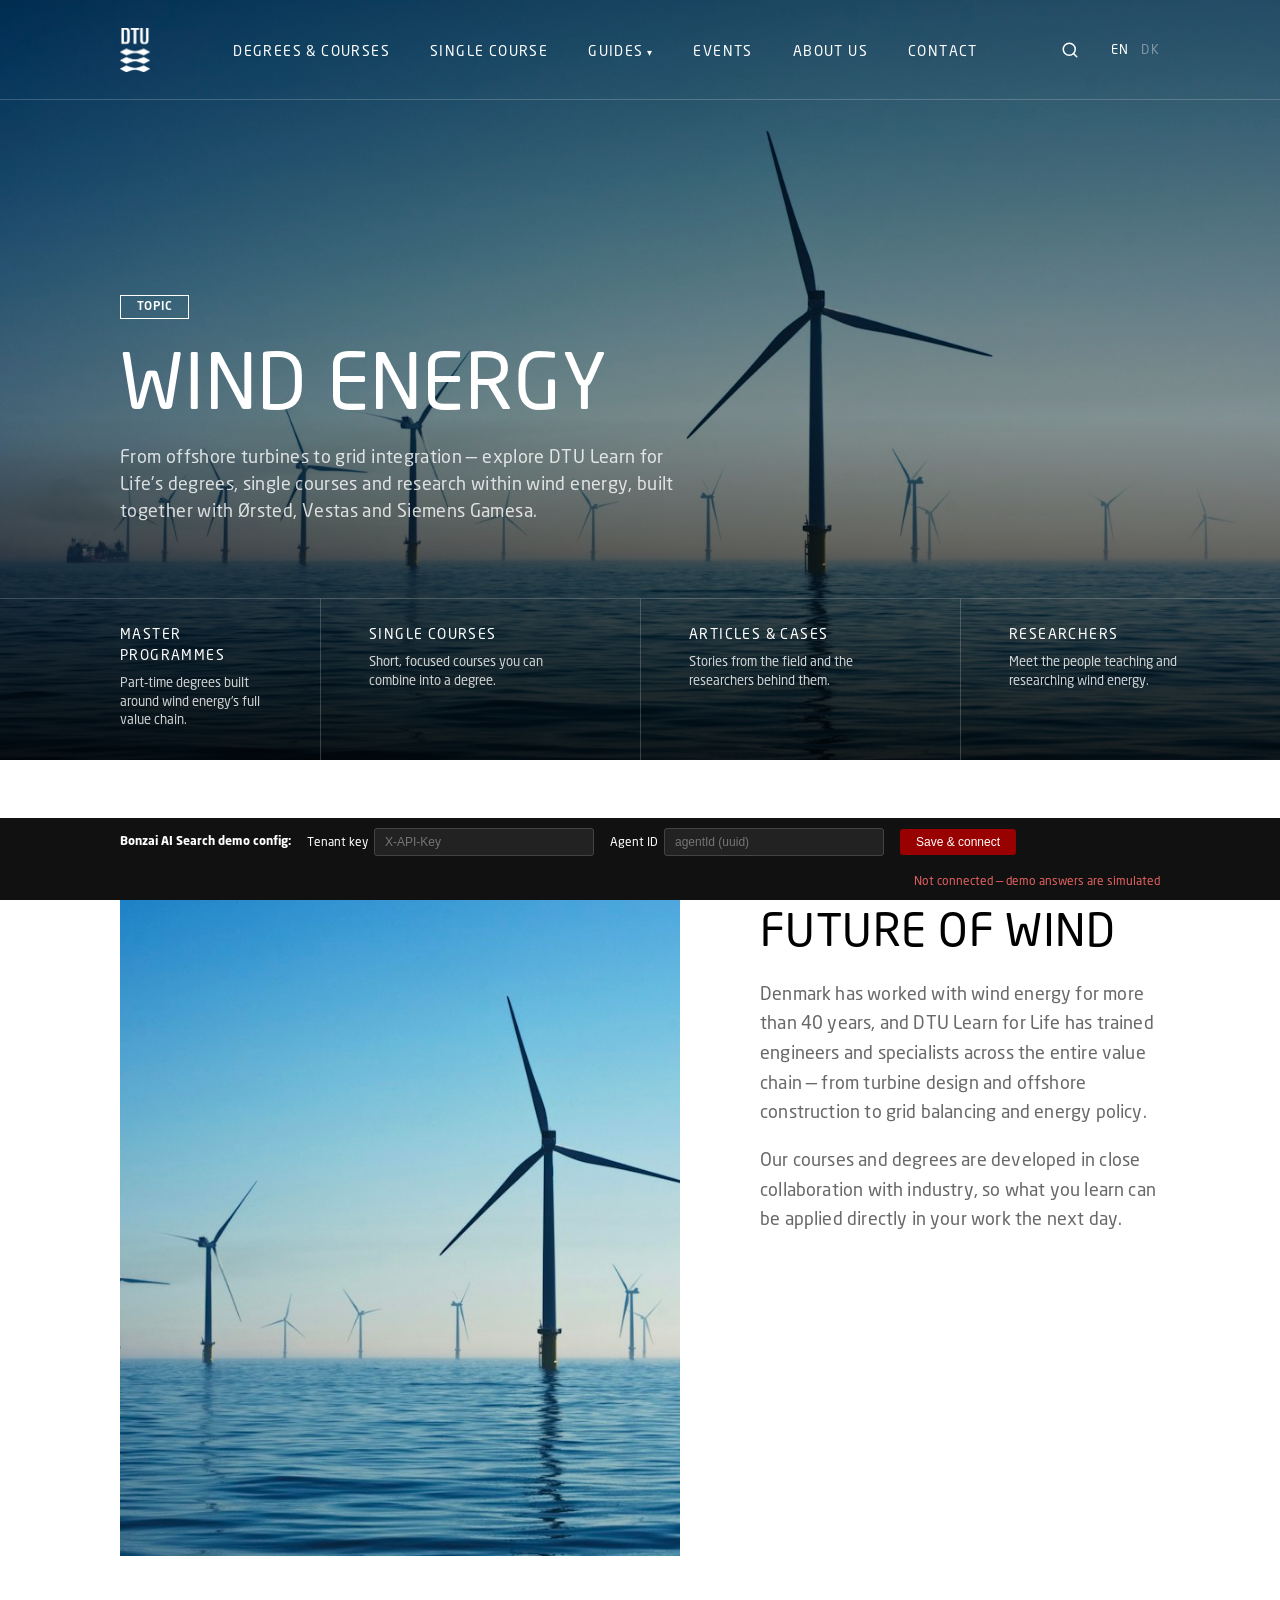
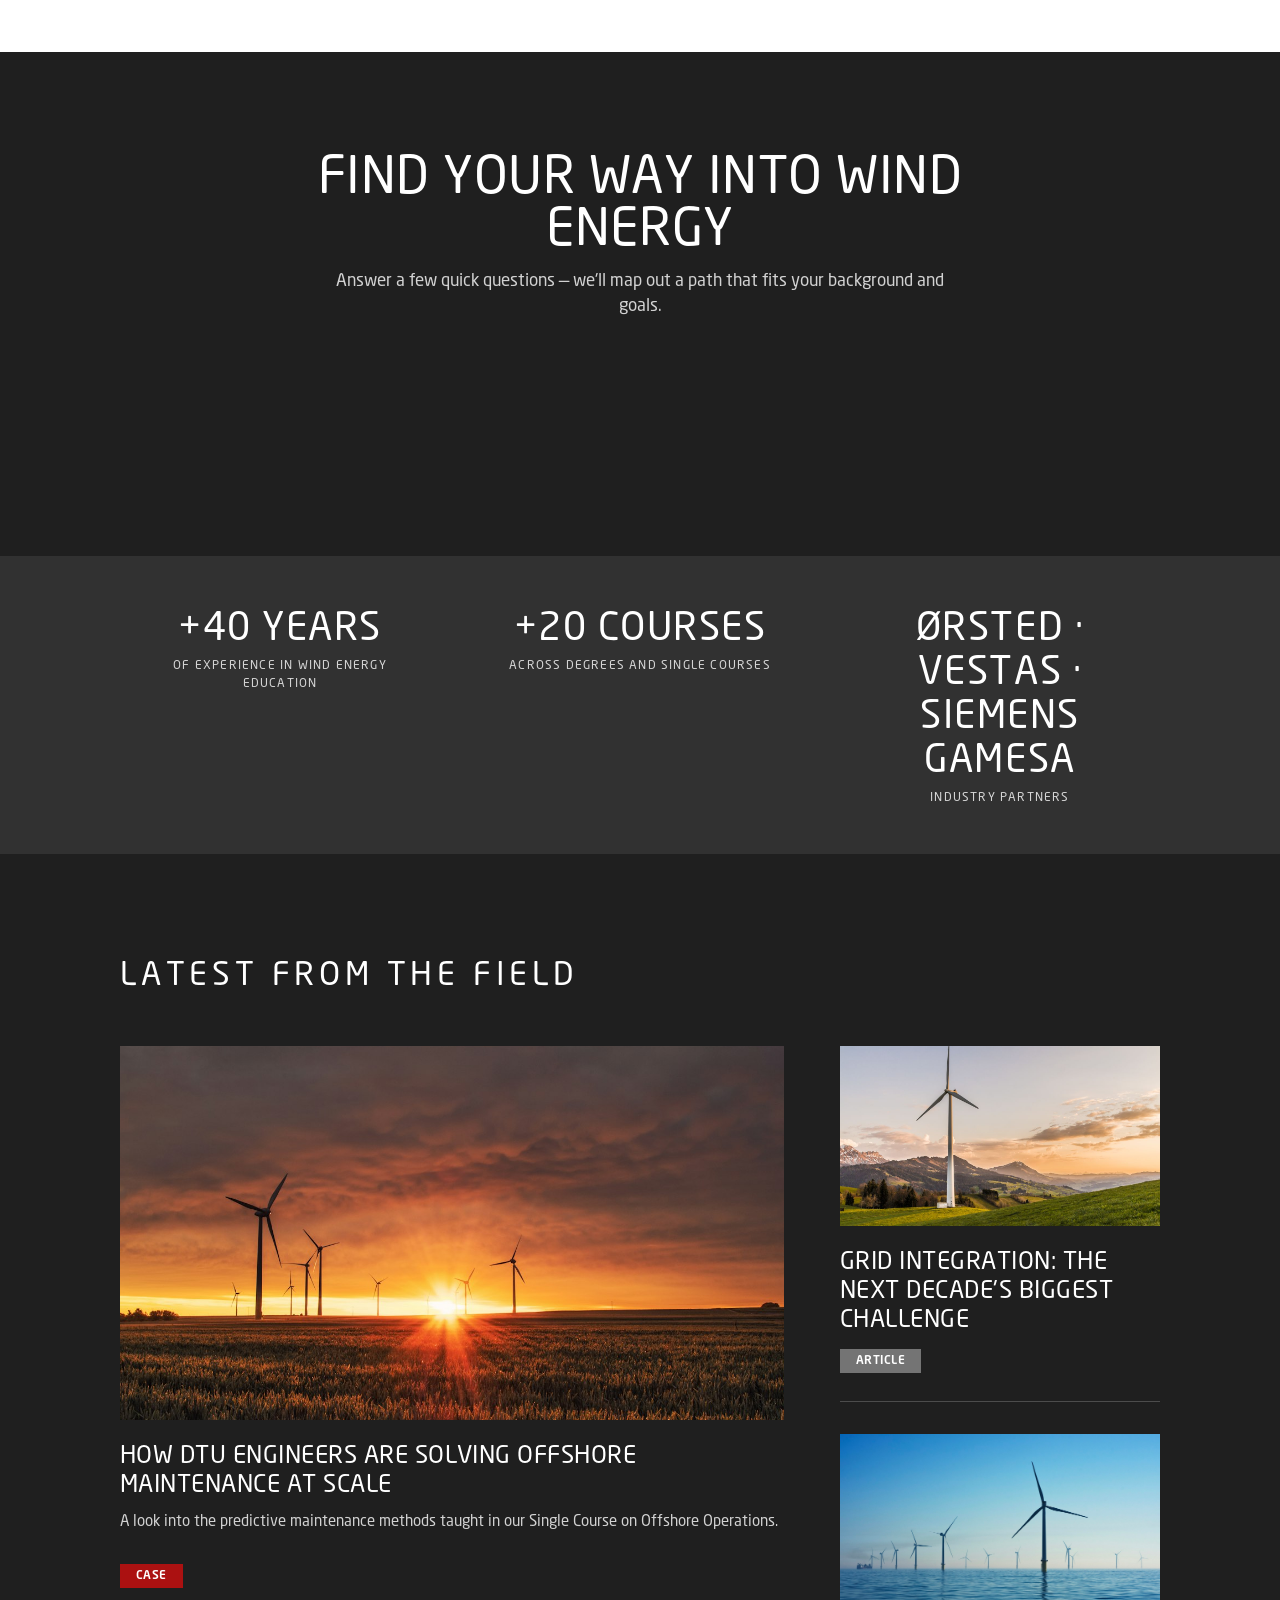
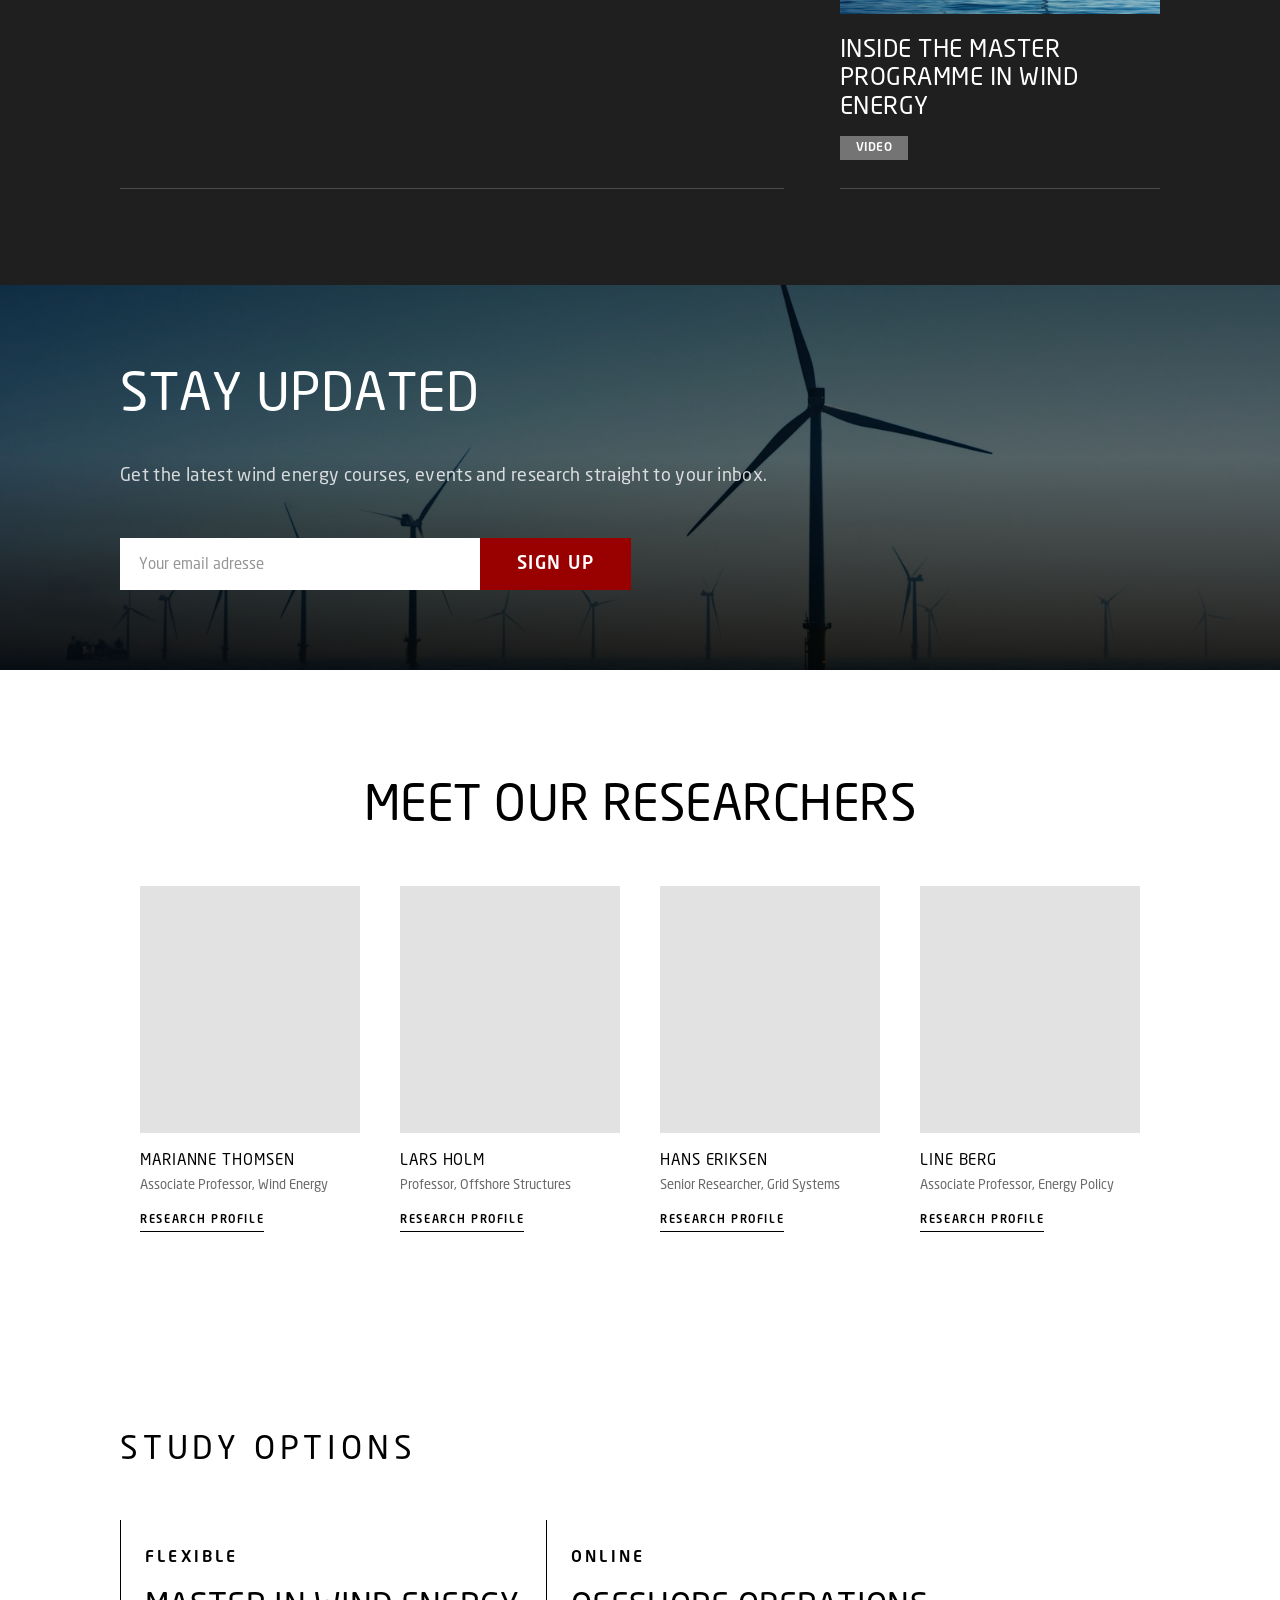
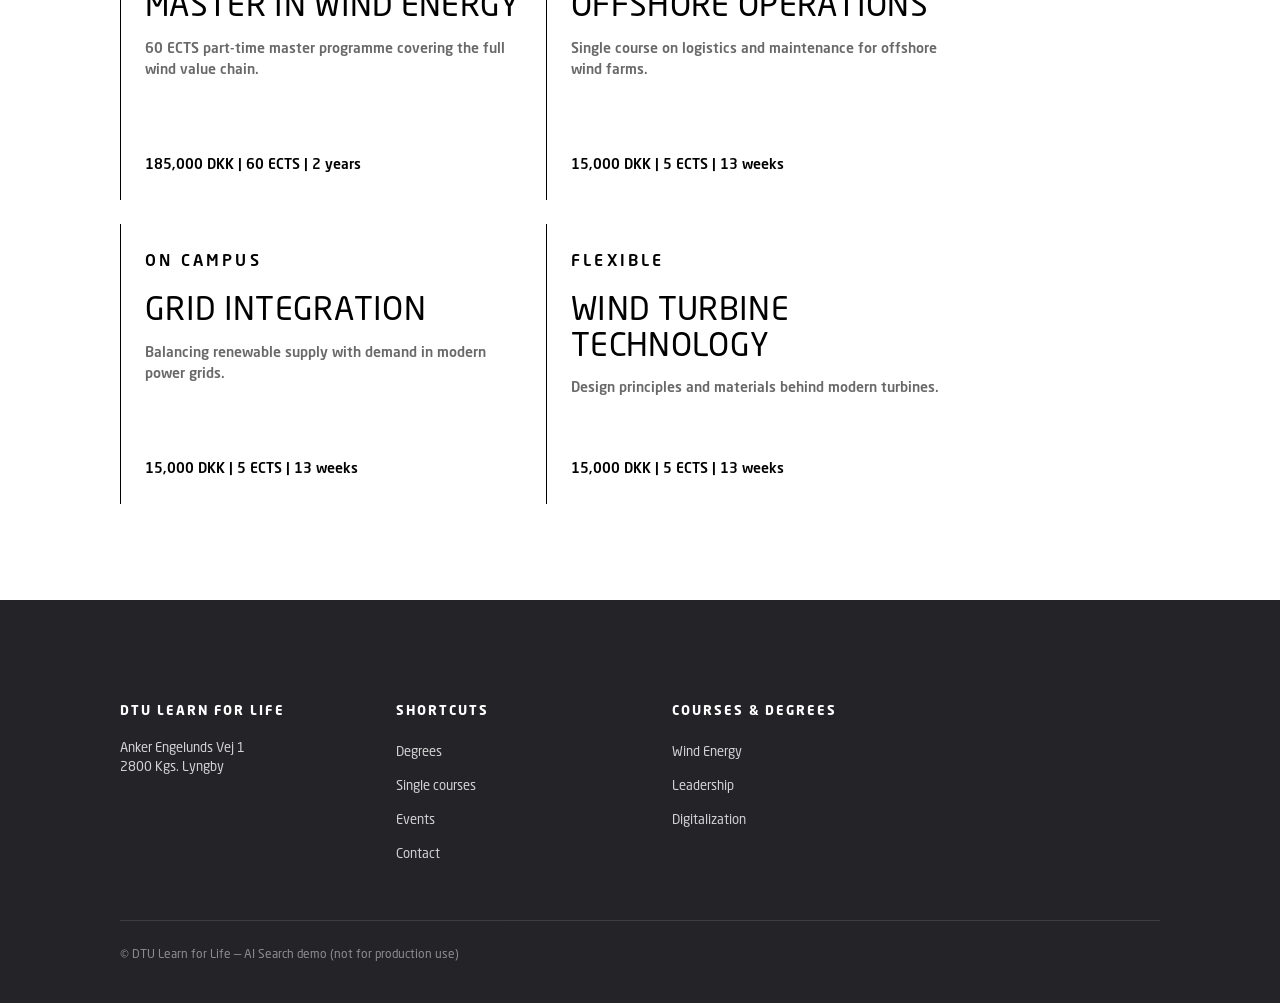
==== commit ade399cc: "Make guide and career demo reliable: dark guide, option cards, prices, cited links Guide always fini" ====
--- a/index.html
+++ b/index.html
@@ -88,6 +88,7 @@
   data-guide-topic="Wind Energy"
   data-guide-page-type="topic"
   data-guide-title="Find your way into wind energy"
+  data-guide-lead="Answer a few quick questions — we'll map out a path that fits your background and goals."
   data-guide-result-after="3"
 ></section>
 
--- a/assets/css/styles.css
+++ b/assets/css/styles.css
@@ -1170,7 +1170,15 @@
   padding: var(--space-6xl) var(--page-pad);
 }
 .guide-inner { max-width: 1200px; margin: 0 auto; }
-.guide-head { text-align: center; max-width: 720px; margin: 0 auto 48px; }
+.guide-head { text-align: center; max-width: 720px; margin: 0 auto 40px; }
+.guide-head--inflow {
+  margin-bottom: 32px;
+}
+.guide-head--inflow .guide-title {
+  font-size: clamp(28px, 3vw, 40px);
+  margin-bottom: 0;
+}
+.guide-lead[hidden] { display: none; }
 .guide-title {
   font-family: var(--font-display);
   font-weight: 400;
@@ -1179,16 +1187,23 @@
   line-height: 1.02;
   margin: 0 0 16px;
 }
-.guide-lead { font-size: 18px; line-height: 1.5; color: var(--c-text-muted-on-light); margin: 0; }
+.guide-lead {
+  font-size: 17px;
+  line-height: 1.45;
+  color: var(--c-text-muted-on-light);
+  margin: 12px auto 0;
+  max-width: 36em;
+}
 
 .guide-bar {
   display: flex;
   align-items: center;
   justify-content: space-between;
   gap: 24px;
-  max-width: 760px;
-  margin: 0 auto 48px;
-}
+  max-width: none;
+  margin: 0 auto 32px;
+}
+.guide--asking .guide-bar { max-width: none; }
 .guide-back,
 .guide-restart {
   display: inline-flex;
@@ -1214,15 +1229,23 @@
   transform: translateY(12px);
   transition: opacity 0.4s ease, transform 0.4s ease;
 }
+.guide--asking .guide-stage { max-width: none; }
 .guide.is-result .guide-stage { max-width: none; }
 .guide-stage.in { opacity: 1; transform: none; }
 
-.guide-question { text-align: center; min-height: 40px; }
+.guide-question { text-align: center; min-height: 32px; }
 .guide-question p {
   font-family: var(--font-display);
   font-size: clamp(24px, 2.4vw, 32px);
   line-height: 1.3;
   margin: 0 0 12px;
+}
+.guide--asking .guide-question p {
+  font-size: clamp(22px, 2.2vw, 28px);
+  line-height: 1.28;
+  max-width: 22em;
+  margin-left: auto;
+  margin-right: auto;
 }
 .guide-question a { color: inherit; text-decoration: underline; text-decoration-color: var(--c-accent-red); }
 .guide-question strong { font-weight: 500; }
@@ -1238,7 +1261,12 @@
   display: grid;
   grid-template-columns: repeat(2, minmax(0, 1fr));
   gap: 12px;
-  margin-top: 40px;
+  margin-top: 28px;
+}
+.guide-options--cards {
+  grid-template-columns: repeat(var(--opts, 3), minmax(0, 1fr));
+  gap: 12px;
+  width: 100%;
 }
 .guide-options:empty { display: none; }
 .guide-option {
@@ -1253,16 +1281,43 @@
   text-align: left;
   color: var(--c-text-on-light);
   background: #fff;
-  border: 1px solid transparent;
+  border: 1px solid rgba(0, 0, 0, 0.1);
   cursor: pointer;
   opacity: 0;
   animation: guide-rise 0.4s ease forwards;
   animation-delay: calc(var(--i, 0) * 60ms);
-  transition: border-color 0.2s, color 0.2s;
-}
+  transition: border-color 0.25s ease, color 0.25s ease, transform 0.35s cubic-bezier(0.34, 1.2, 0.64, 1), box-shadow 0.25s ease;
+}
+.guide-option--card {
+  justify-content: space-between;
+  align-items: center;
+  min-height: 76px;
+  padding: 16px 18px;
+  text-align: left;
+  border: 1px solid rgba(0, 0, 0, 0.1);
+  border-radius: 2px;
+  box-shadow: 0 1px 0 rgba(0, 0, 0, 0.04);
+}
+.guide-option-label {
+  flex: 1;
+  display: block;
+  font-size: 17px;
+  line-height: 1.3;
+  font-weight: 400;
+  padding-right: 8px;
+}
+.guide-option--card svg {
+  flex-shrink: 0;
+  width: 20px;
+  opacity: 0.28;
+  transition: transform 0.25s ease, opacity 0.25s ease;
+}
+.guide-option--card { transition: translate 0.2s ease; }
+.guide-option--card:hover { translate: 0 -4px; }
+.guide-option--card:hover svg { opacity: 1; }
 .guide-option svg { flex-shrink: 0; opacity: 0.3; transition: transform 0.2s, opacity 0.2s; }
-.guide-option:hover { border-color: var(--c-accent-red); color: var(--c-accent-red); }
-.guide-option:hover svg { opacity: 1; transform: translateX(4px); }
+.guide-option:not(.guide-option--card):hover { border-color: var(--c-accent-red); color: var(--c-accent-red); }
+.guide-option:not(.guide-option--card):hover svg { opacity: 1; transform: translateX(4px); }
 
 .guide-skel {
   display: block;
@@ -1272,7 +1327,7 @@
 }
 .guide-skel--line { height: 32px; width: 80%; margin: 0 auto 12px; }
 .guide-skel--line.short { width: 50%; }
-.guide-skel--opt { height: 76px; }
+.guide-skel--opt { height: 76px; width: 100%; }
 
 .guide.is-finishing .guide-free { display: none; }
 .guide-finishing {
@@ -1549,6 +1604,32 @@
   color: var(--c-text-muted-on-light);
 }
 
+/* Dark theme, matching the career explorer */
+.guide { background: var(--c-bg-dark-alt); color: #fff; }
+.guide .guide-lead,
+.guide .guide-back,
+.guide .guide-restart,
+.guide .guide-basis-label,
+.guide .guide-result-lead,
+.guide .guide-result-note,
+.guide.is-result .guide-question p,
+.guide .guide-finishing-text { color: var(--c-text-muted-on-dark); }
+.guide .guide-back:hover,
+.guide .guide-restart:hover { color: #fff; }
+.guide .guide-option {
+  color: #fff;
+  background: var(--c-bg-card);
+  border-color: rgba(255, 255, 255, 0.08);
+}
+.guide .guide-option--card:hover { color: #fff; }
+.guide .pkg-card { color: var(--c-text-on-light); }
+.guide .guide-basis-item { color: #fff; background: rgba(255, 255, 255, 0.1); }
+.guide .guide-skel {
+  background: linear-gradient(90deg, rgba(255,255,255,0.04) 0%, rgba(255,255,255,0.1) 50%, rgba(255,255,255,0.04) 100%);
+  background-size: 200% 100%;
+}
+.guide .guide-finishing-spinner { border-color: rgba(255, 255, 255, 0.15); border-top-color: var(--c-accent-red); }
+
 /* Shared package cards (guide + compare) */
 .pkg-card {
   position: relative;
@@ -1584,15 +1665,20 @@
 }
 .pkg-fits { margin: 0 0 22px; font-size: 15px; line-height: 1.5; color: var(--c-text-muted-on-light); }
 .pkg-facts {
-  display: grid;
-  grid-template-columns: repeat(2, minmax(0, 1fr));
+  display: flex;
+  flex-wrap: wrap;
   gap: 1px;
   margin: 0 0 24px;
   background: rgba(0, 0, 0, 0.08);
 }
-.pkg-facts div { padding: 12px 14px; background: #fafafa; }
+.pkg-facts div {
+  flex: 1 1 calc(33.333% - 1px);
+  min-width: 100px;
+  padding: 12px 14px;
+  background: #fafafa;
+}
 .pkg-facts dt { font-size: 12px; color: var(--c-text-muted-on-light); }
-.pkg-facts dd { margin: 4px 0 0; font-family: var(--font-display); font-size: 18px; line-height: 1.15; }
+.pkg-facts dd { margin: 4px 0 0; font-family: var(--font-display); font-size: 15px; line-height: 1.25; }
 .pkg-list-label {
   margin: 0 0 8px;
   font-size: 12px;
@@ -1922,7 +2008,85 @@
   background: var(--c-accent-red);
 }
 .car-hint { margin: -8px 0 18px; font-size: 15px; color: var(--c-text-muted-on-dark); }
+.car-hint--inline { margin-top: 0; }
 .car-hint--warn { color: #f5c4bc; }
+.car-profile-summary {
+  margin: -8px 0 20px;
+  font-size: 14px;
+  color: var(--c-text-muted-on-dark);
+}
+.car-profile-grid {
+  display: grid;
+  grid-template-columns: repeat(2, minmax(0, 1fr));
+  gap: 14px;
+  max-width: 880px;
+}
+@media (min-width: 900px) {
+  .car-profile-grid { grid-template-columns: repeat(3, minmax(0, 1fr)); }
+}
+.car-profile-card {
+  min-height: 96px;
+  padding: 18px 16px;
+  font-family: var(--font-body);
+  font-size: 15px;
+  line-height: 1.35;
+  font-weight: 500;
+  text-align: center;
+  color: #fff;
+  background: #2a2a2a;
+  border: 1px solid rgba(255, 255, 255, 0.12);
+  cursor: pointer;
+  opacity: 0;
+  animation: guide-rise 0.4s ease forwards;
+  animation-delay: calc(var(--i, 0) * 50ms);
+  transition: border-color 0.2s, transform 0.22s ease, box-shadow 0.22s ease;
+}
+.car-profile-card:hover {
+  border-color: var(--c-accent-red);
+  transform: translateY(-4px);
+  box-shadow: 0 12px 28px rgba(0, 0, 0, 0.35);
+}
+.car-plan-heading {
+  margin: 24px 0 12px;
+  font-family: var(--font-display);
+  font-size: 18px;
+  font-weight: 400;
+  text-transform: uppercase;
+  letter-spacing: 0.06em;
+}
+.car-plan-heading--done { margin-top: 32px; }
+.car-plan-price {
+  display: inline-block;
+  margin-top: 6px;
+  padding: 2px 8px;
+  font-size: 12px;
+  letter-spacing: 0.04em;
+  background: rgba(255, 255, 255, 0.12);
+}
+.car-plan-body--plain { padding: 12px 0; }
+.car-plan--pick .car-plan-item { grid-template-columns: 40px minmax(0, 1fr); }
+.car-plan-tabs {
+  display: flex;
+  flex-wrap: wrap;
+  gap: 8px;
+  margin: 20px 0 16px;
+}
+.car-plan-tab {
+  padding: 10px 16px;
+  font-size: 13px;
+  letter-spacing: 0.06em;
+  text-transform: uppercase;
+  color: var(--c-text-muted-on-dark);
+  background: transparent;
+  border: 1px solid rgba(255, 255, 255, 0.2);
+  cursor: pointer;
+  transition: border-color 0.2s, color 0.2s, background 0.2s;
+}
+.car-plan-tab.is-on {
+  color: #fff;
+  border-color: var(--c-accent-red);
+  background: rgba(153, 0, 0, 0.2);
+}
 .car-roles {
   display: grid;
   grid-template-columns: repeat(auto-fill, minmax(280px, 1fr));
@@ -2146,6 +2310,9 @@
 a.car-link-btn { display: inline; }
 .car-hint--inline { margin: 0 0 16px; }
 .car-plan { list-style: none; margin: 0; padding: 0; }
+.car-plan-item--next {
+  grid-template-columns: 1fr;
+}
 .car-plan-item {
   display: grid;
   grid-template-columns: 44px minmax(0, 1fr);
@@ -2259,6 +2426,18 @@
     padding-top: 12px;
   }
   body.print-career-plan .pkg-contact a { color: #000 !important; }
+  body.print-career-plan .car-detail { display: block; max-width: none; }
+  body.print-career-plan .car-plan-section { margin-top: 20px; }
+  body.print-career-plan .car-hint--inline,
+  body.print-career-plan .car-thumb { display: none !important; }
+  body.print-career-plan .car-plan-item { display: block; margin: 0; opacity: 1; animation: none; }
+  body.print-career-plan .car-plan-link { display: block; }
+  body.print-career-plan .car-plan .guide-meta li {
+    color: #333 !important;
+    background: none !important;
+    border: 1px solid #ccc;
+  }
+  body.print-career-plan .car-done-label { color: #000; margin-top: 16px; }
 }
 
 @media (max-width: 960px) {
@@ -2298,7 +2477,7 @@
 
 @media (max-width: 960px) {
   .guide { padding: 64px 24px; }
-  .guide-options { grid-template-columns: 1fr; }
+  .guide-options--cards { grid-template-columns: 1fr; }
   .guide-path { grid-template-columns: 1fr; }
   .guide-path-step:not(:last-child) .guide-path-label::after { margin-right: 0; }
 }
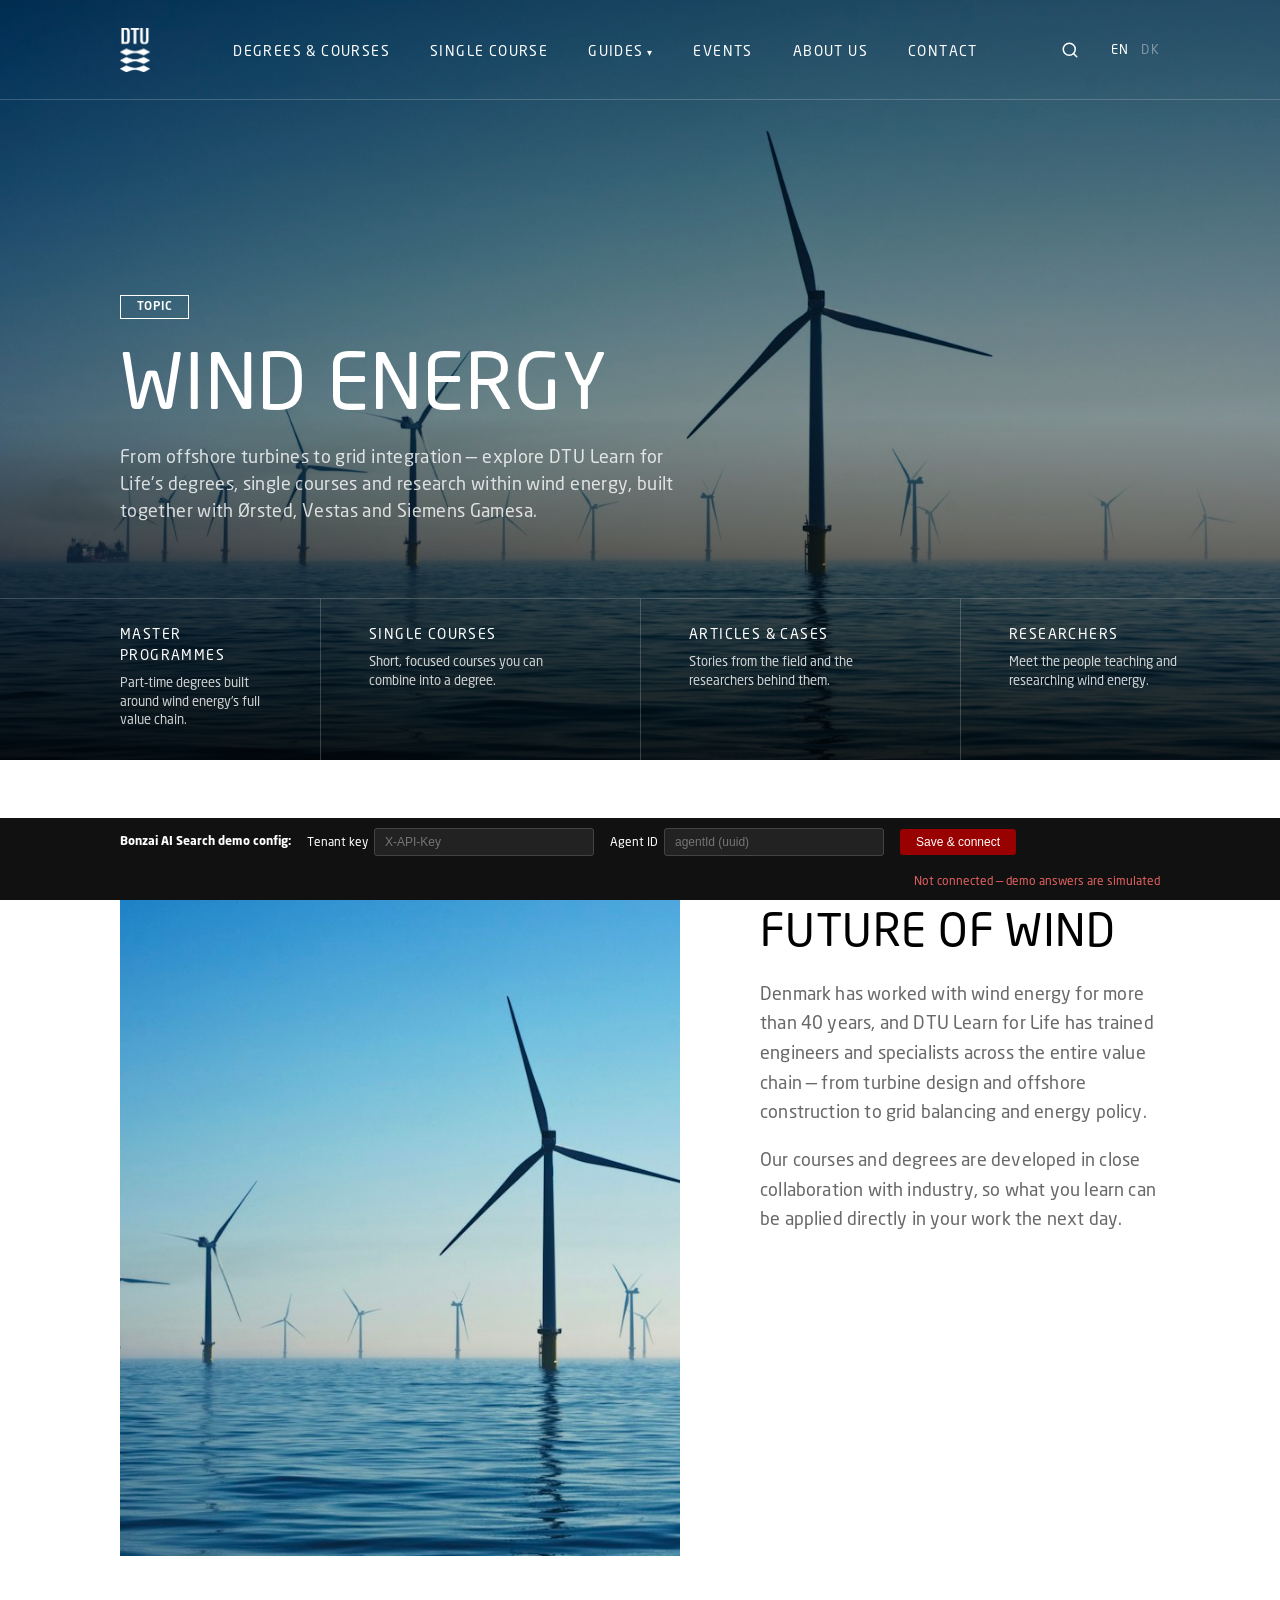
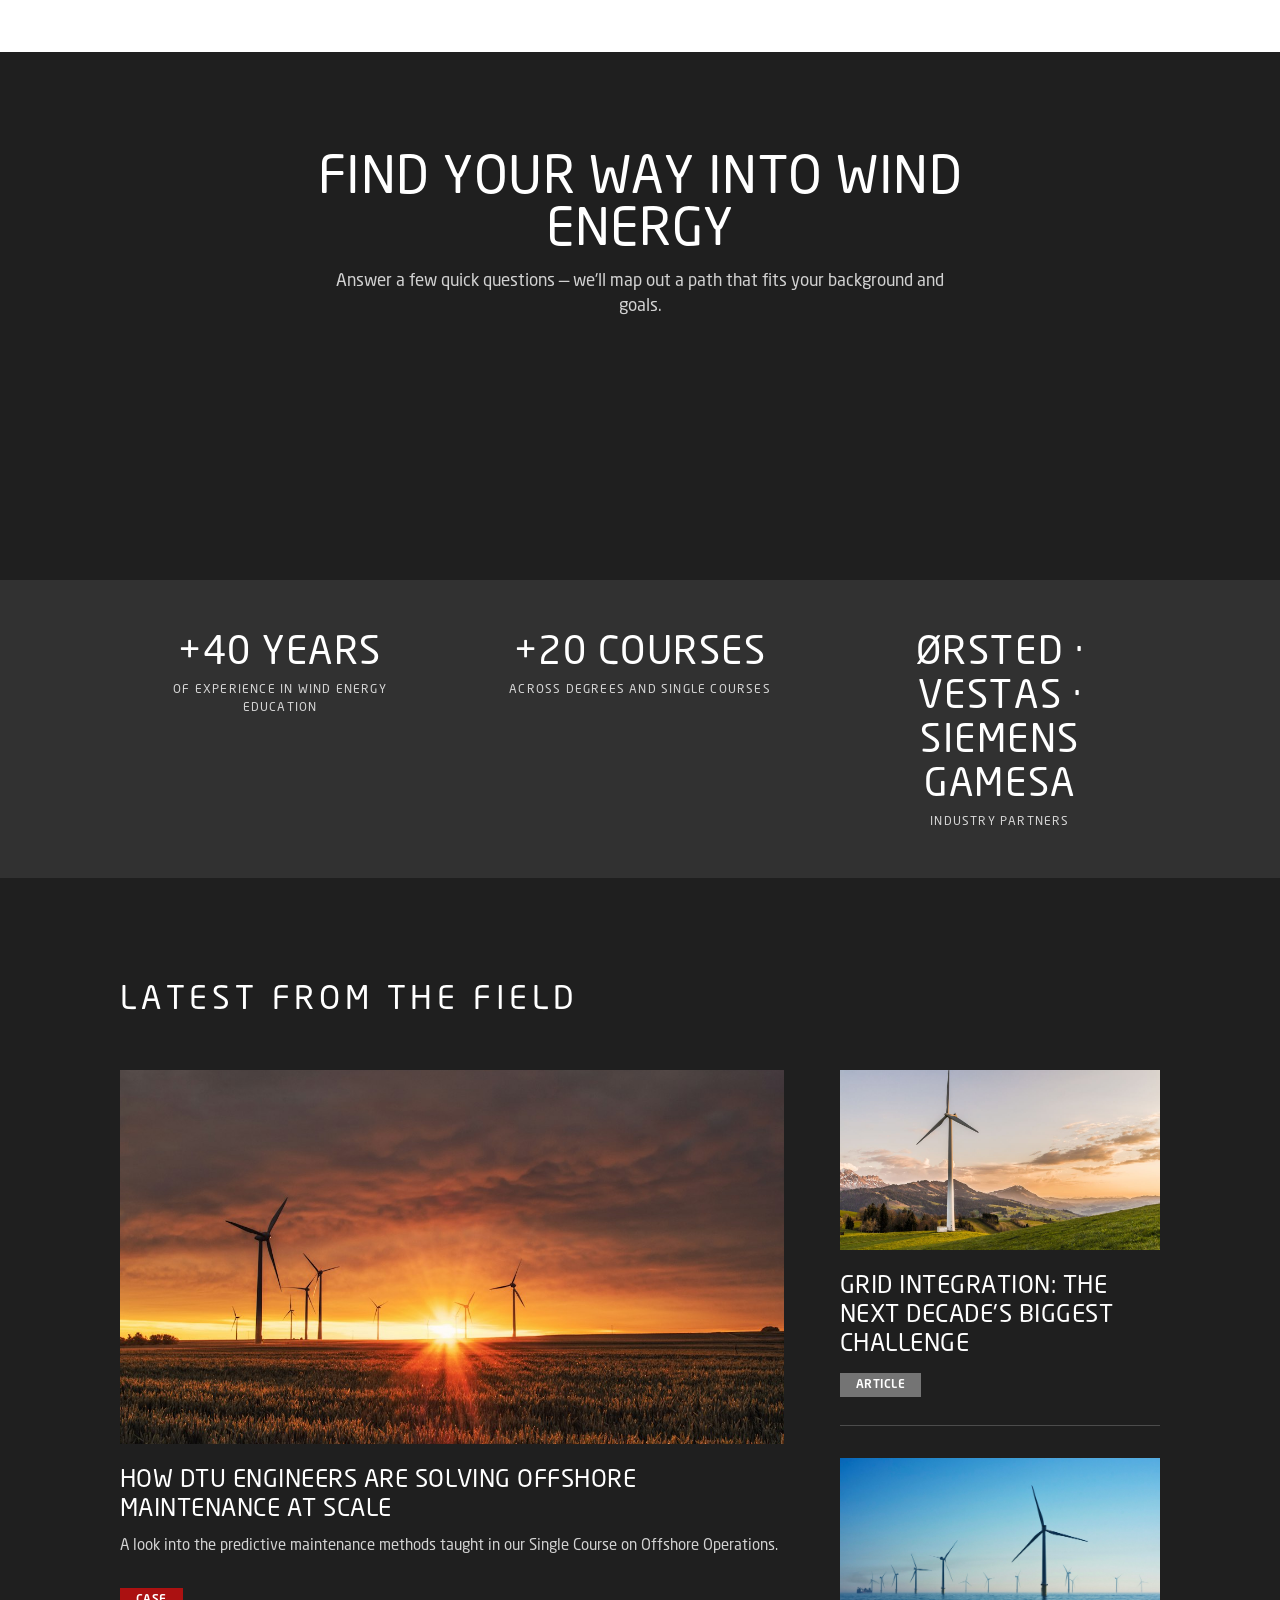
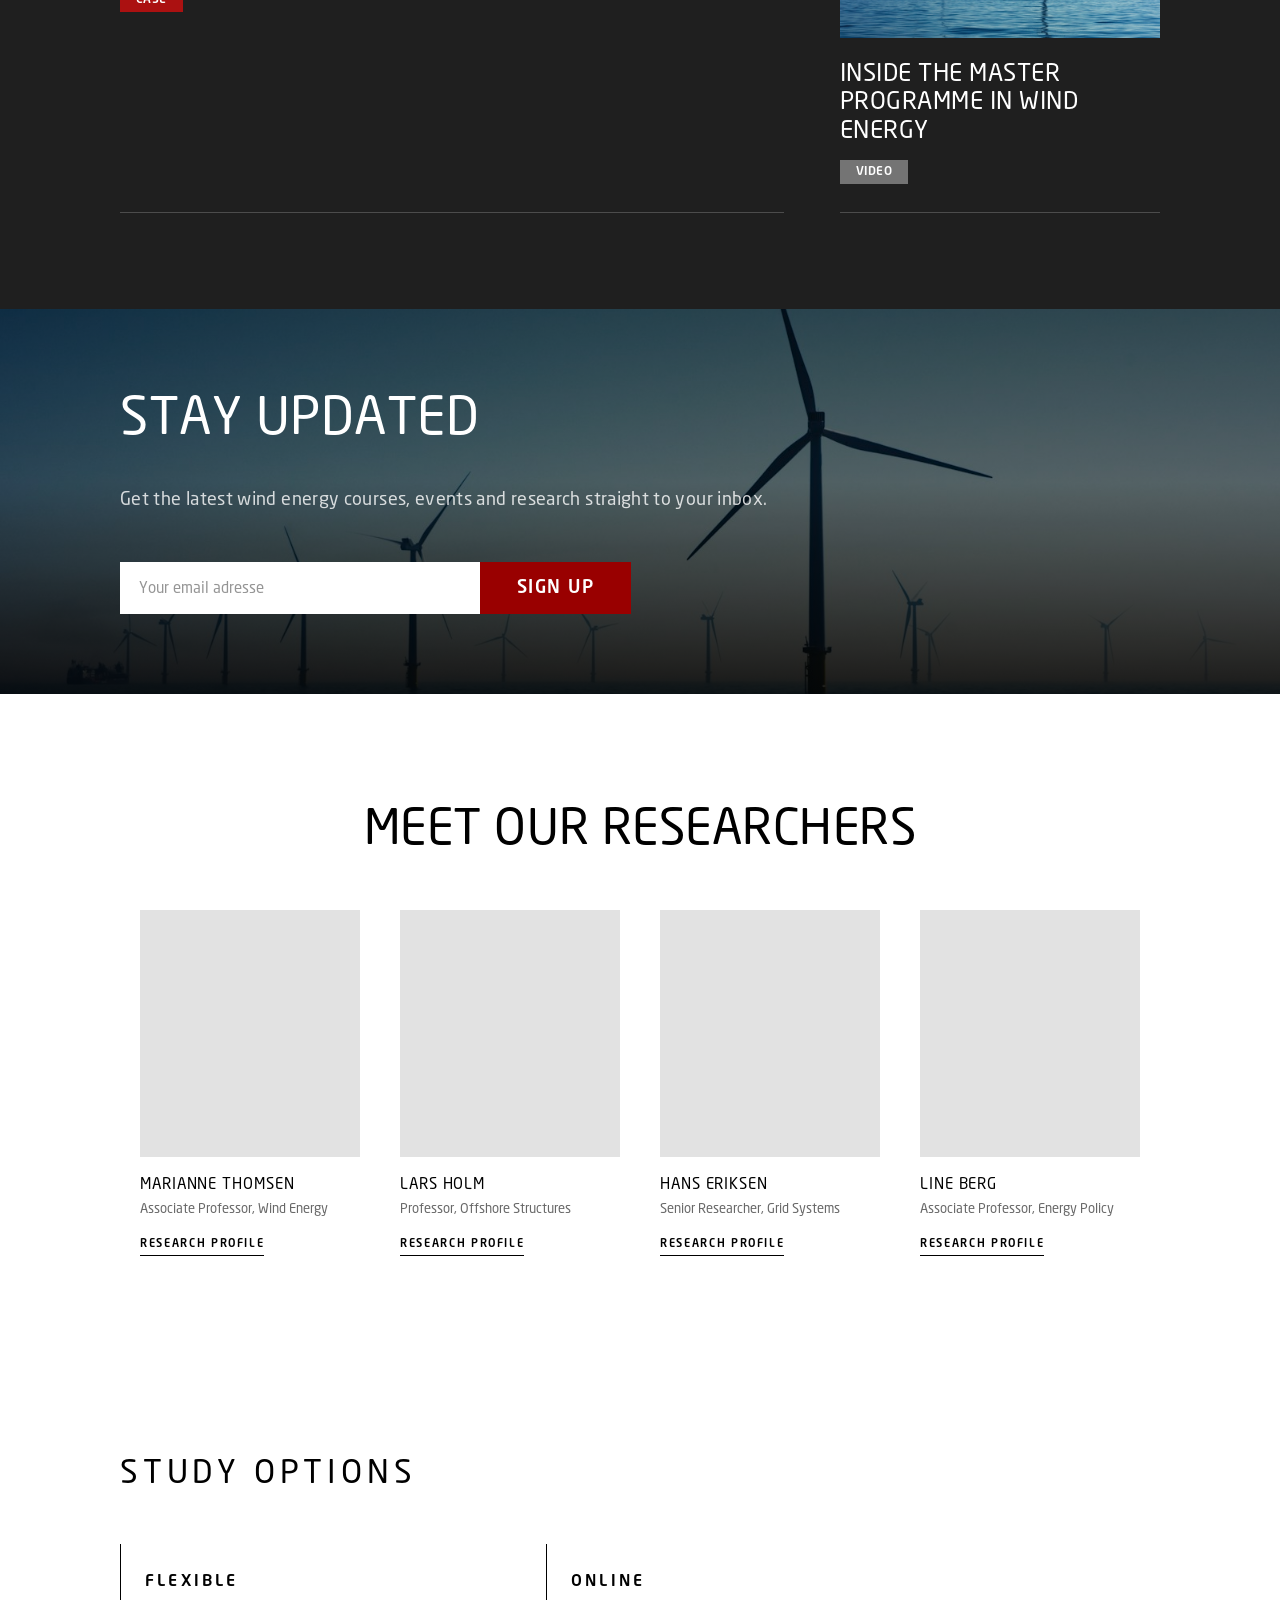
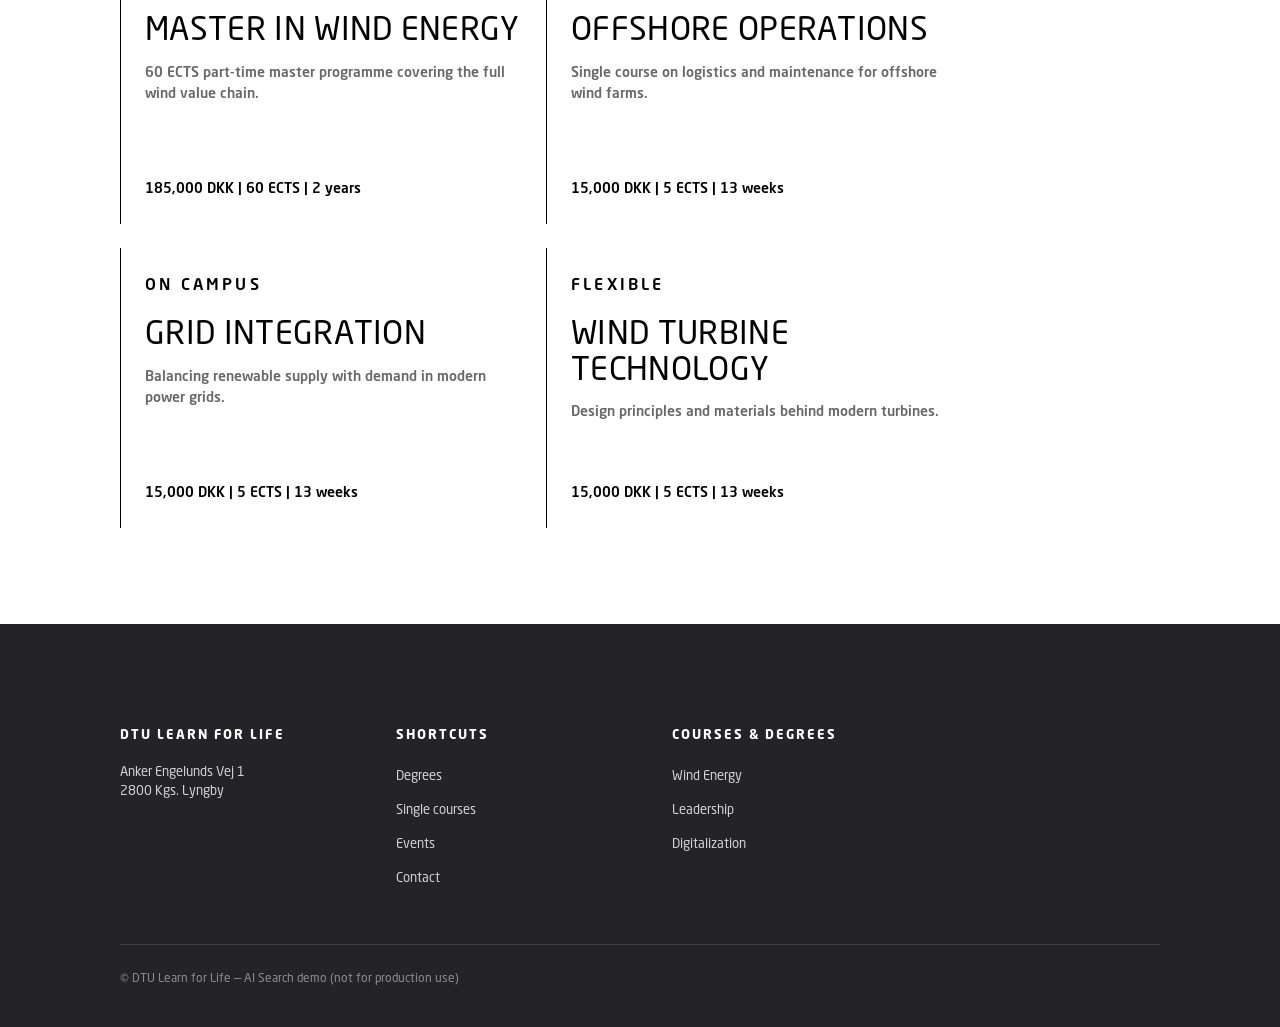
==== commit eb7f78ad: "Guide: inline bar, question parsing, strict reference links, cache-busting Co-authored-by: Cursor <c" ====
--- a/index.html
+++ b/index.html
@@ -4,7 +4,7 @@
 <meta charset="UTF-8" />
 <meta name="viewport" content="width=device-width, initial-scale=1.0" />
 <title>Wind Energy — DTU Learn for Life</title>
-<link rel="stylesheet" href="assets/css/styles.css" />
+<link rel="stylesheet" href="assets/css/styles.css?v=202610271532" />
 </head>
 <body>
 
@@ -227,11 +227,11 @@
   <div class="footer-bottom">© DTU Learn for Life — AI Search demo (not for production use)</div>
 </footer>
 
-<script src="assets/js/bonzai-client.js"></script>
-<script src="assets/js/bonzai-config.js"></script>
-<script src="assets/js/markdown-lite.js"></script>
-<script src="assets/js/guide-kit.js"></script>
-<script src="assets/js/bonzai-guide.js"></script>
+<script src="assets/js/bonzai-client.js?v=202610271532"></script>
+<script src="assets/js/bonzai-config.js?v=202610271532"></script>
+<script src="assets/js/markdown-lite.js?v=202610271532"></script>
+<script src="assets/js/guide-kit.js?v=202610271532"></script>
+<script src="assets/js/bonzai-guide.js?v=202610271532"></script>
 <script>
   window.addEventListener("scroll", () => {
     document.getElementById("navbar").classList.toggle("scrolled", window.scrollY > 20);
--- a/assets/css/styles.css
+++ b/assets/css/styles.css
@@ -1172,7 +1172,7 @@
 .guide-inner { max-width: 1200px; margin: 0 auto; }
 .guide-head { text-align: center; max-width: 720px; margin: 0 auto 40px; }
 .guide-head--inflow {
-  margin-bottom: 32px;
+  margin-bottom: 48px;
 }
 .guide-head--inflow .guide-title {
   font-size: clamp(28px, 3vw, 40px);
@@ -1196,13 +1196,16 @@
 }
 
 .guide-bar {
-  display: flex;
-  align-items: center;
-  justify-content: space-between;
+  display: grid;
+  grid-template-columns: auto minmax(0, 1fr) auto;
+  align-items: center;
   gap: 24px;
   max-width: none;
-  margin: 0 auto 32px;
-}
+  min-height: 34px;
+  margin: 0 auto 40px;
+}
+.guide-bar .guide-basis { grid-column: 2; margin: 0; }
+.guide-bar .guide-restart { grid-column: 3; }
 .guide--asking .guide-bar { max-width: none; }
 .guide-back,
 .guide-restart {
@@ -1241,7 +1244,8 @@
   margin: 0 0 12px;
 }
 .guide--asking .guide-question p {
-  font-size: clamp(22px, 2.2vw, 28px);
+  font-size: clamp(20px, 2vw, 24px);
+  font-weight: 300;
   line-height: 1.28;
   max-width: 22em;
   margin-left: auto;
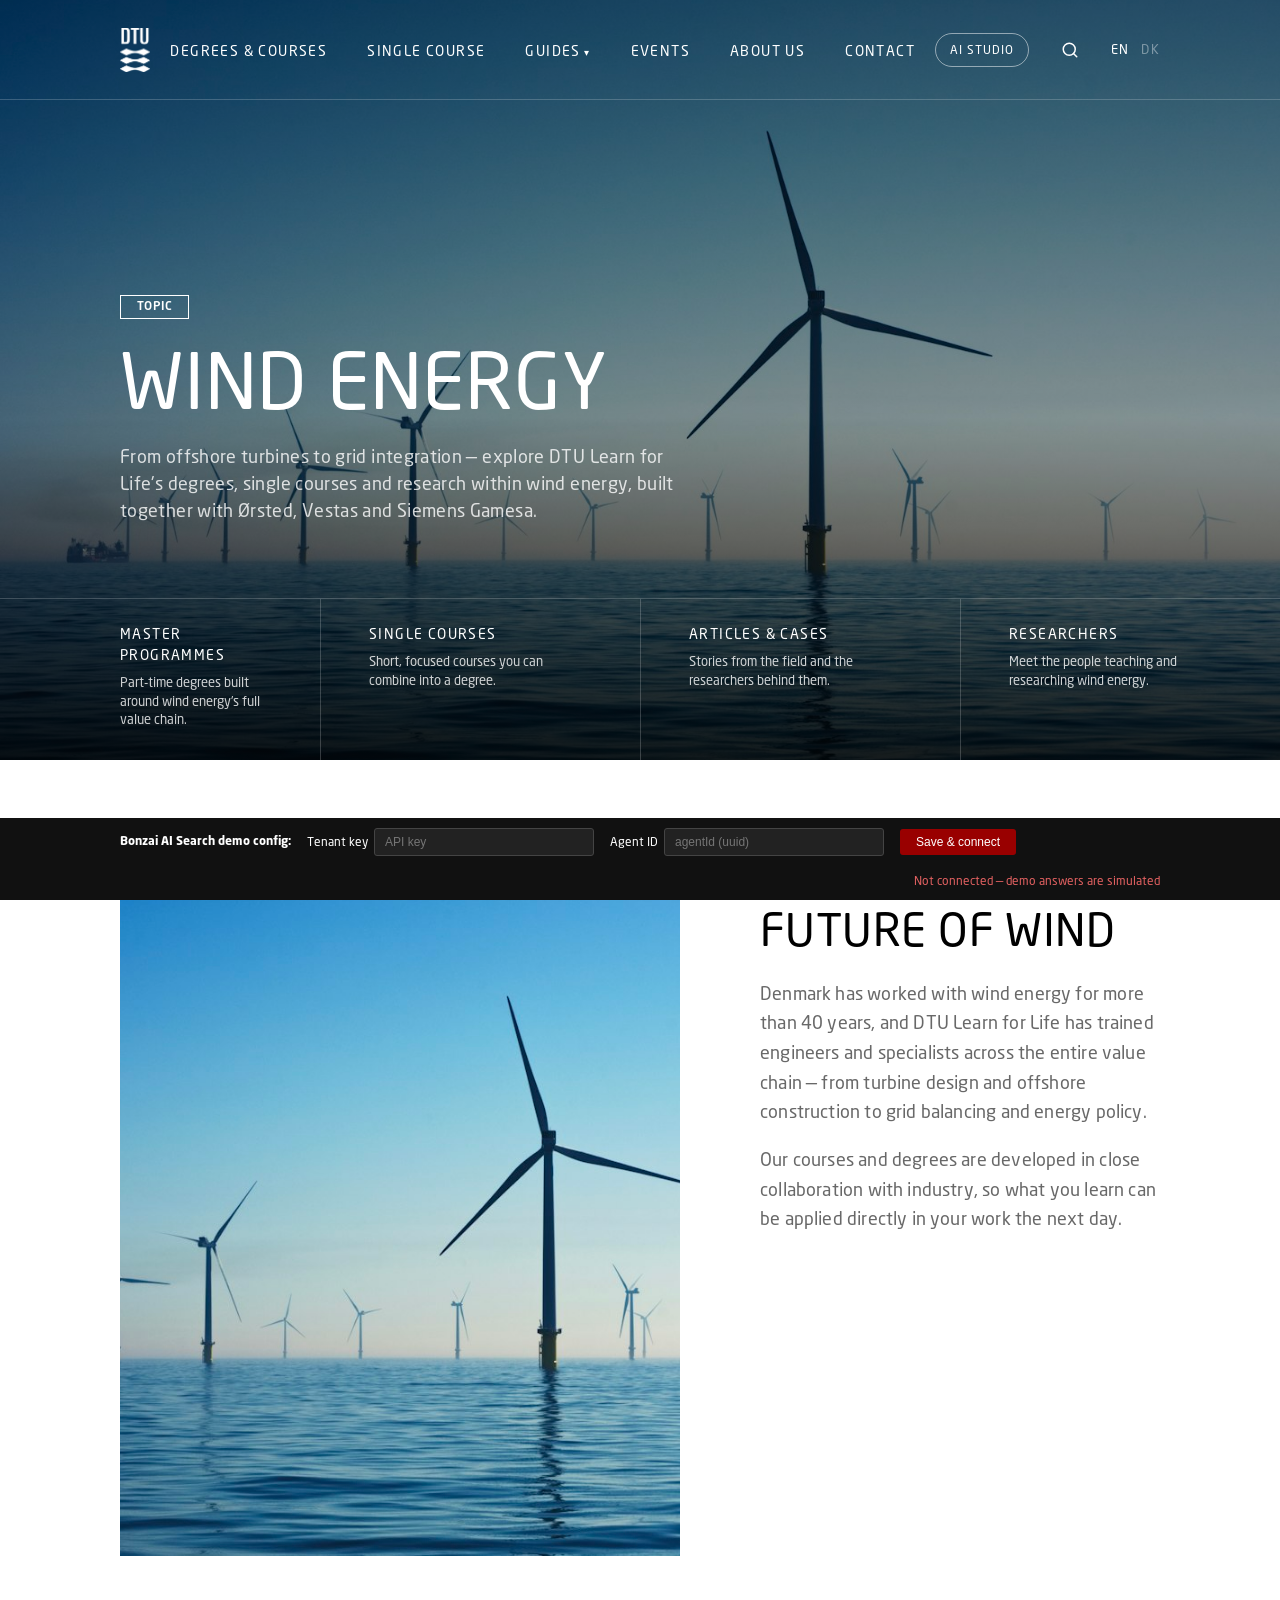
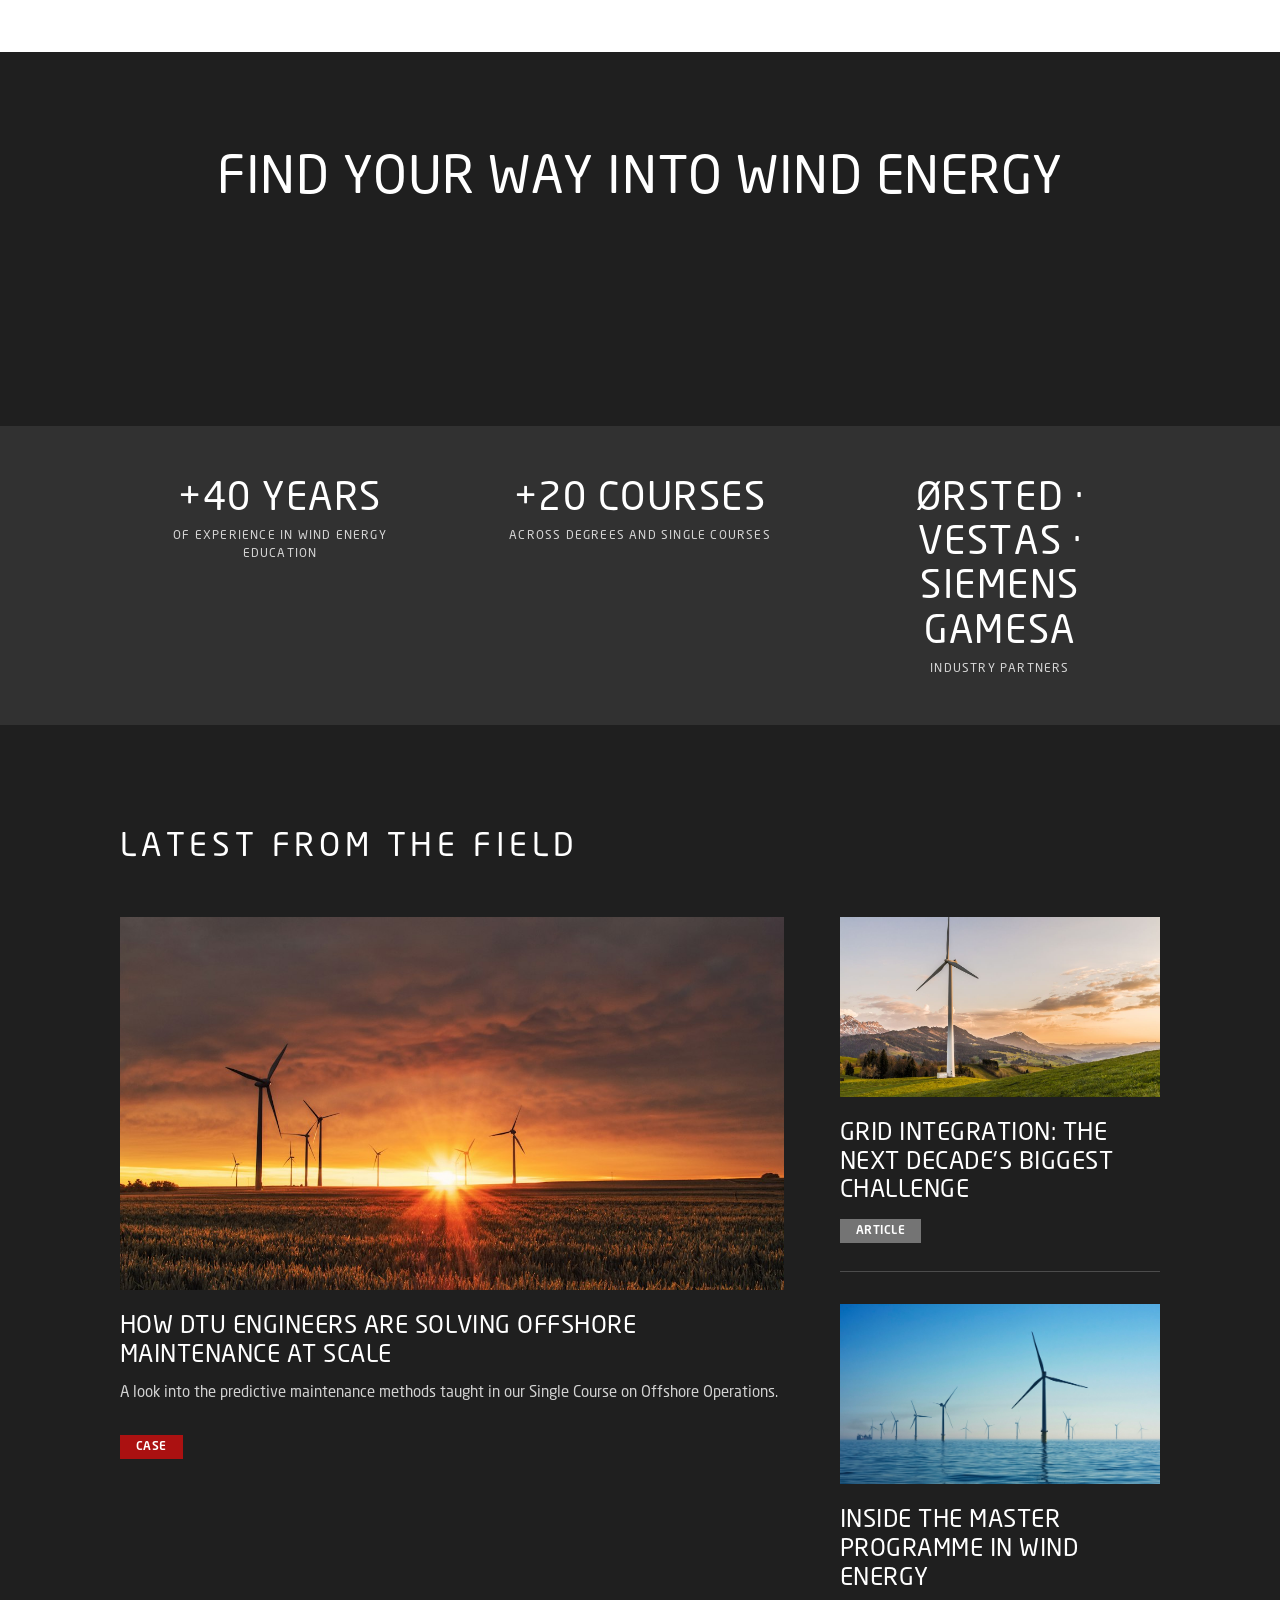
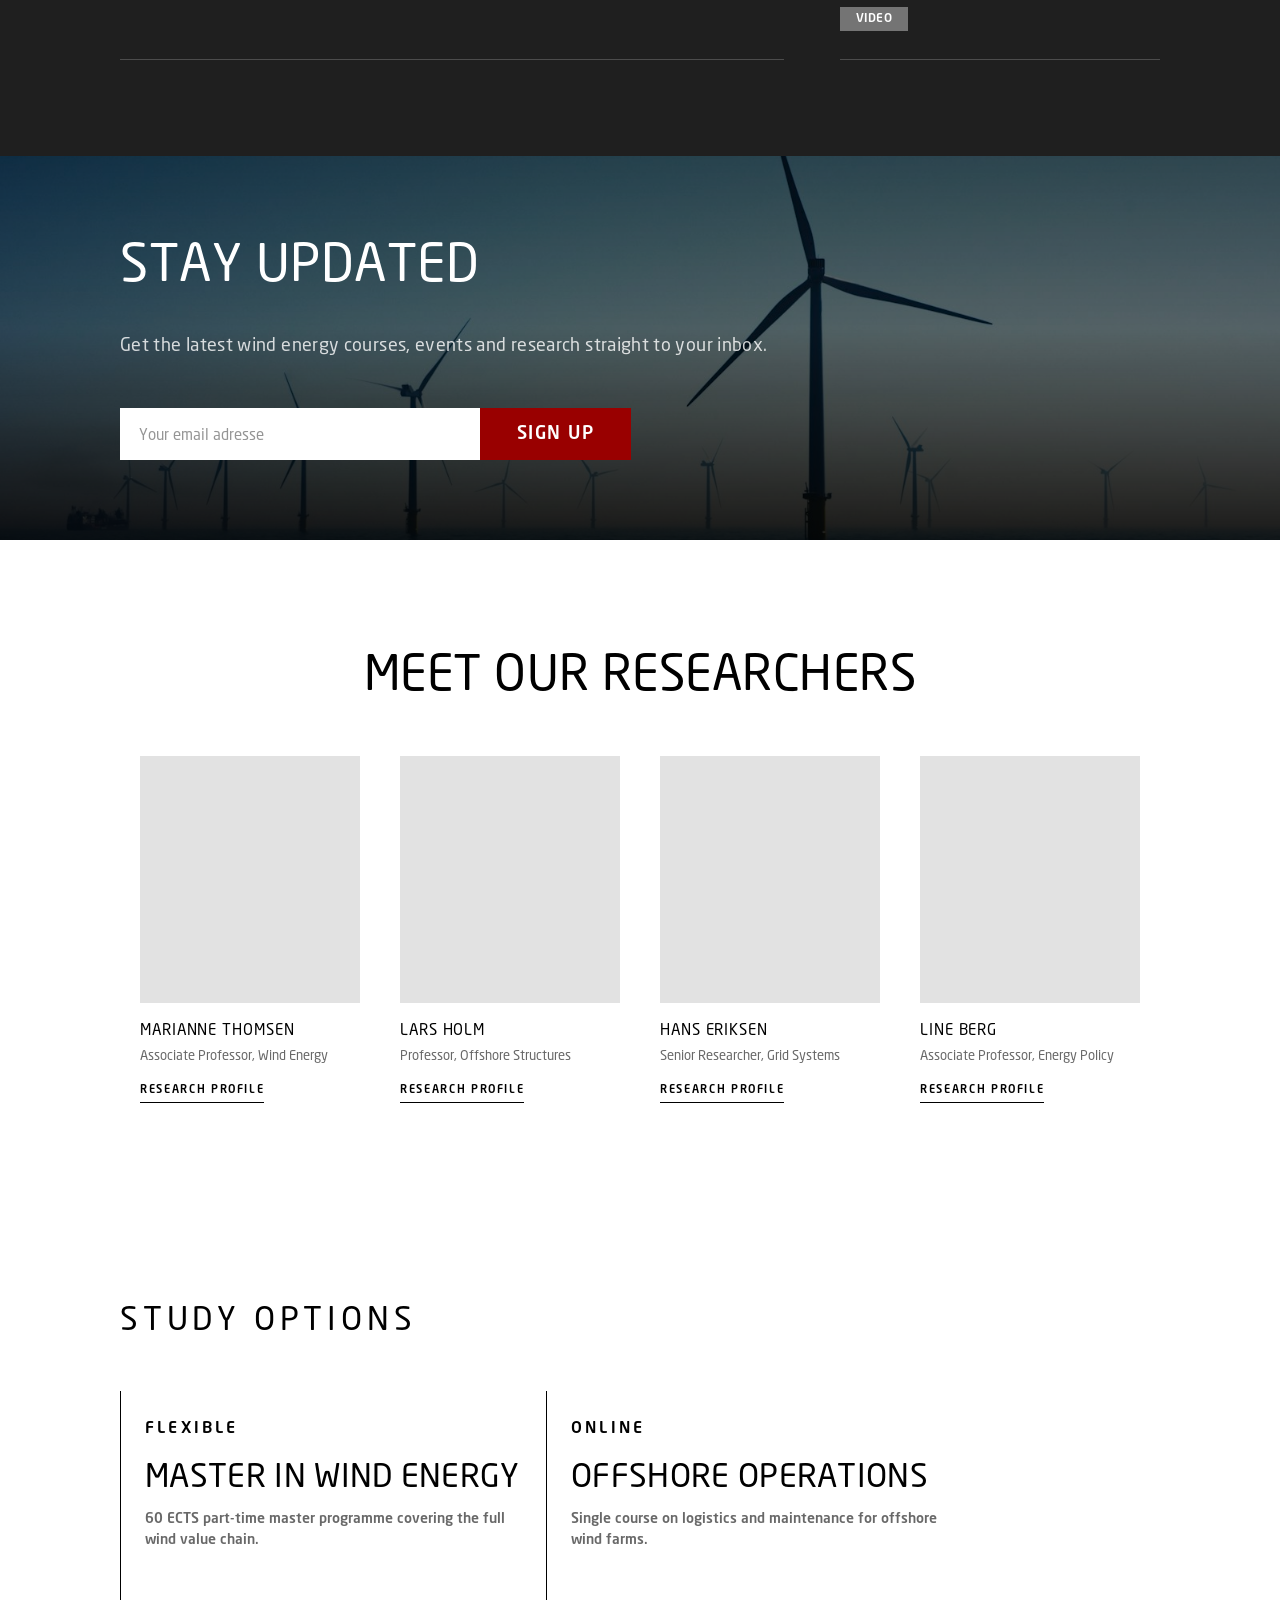
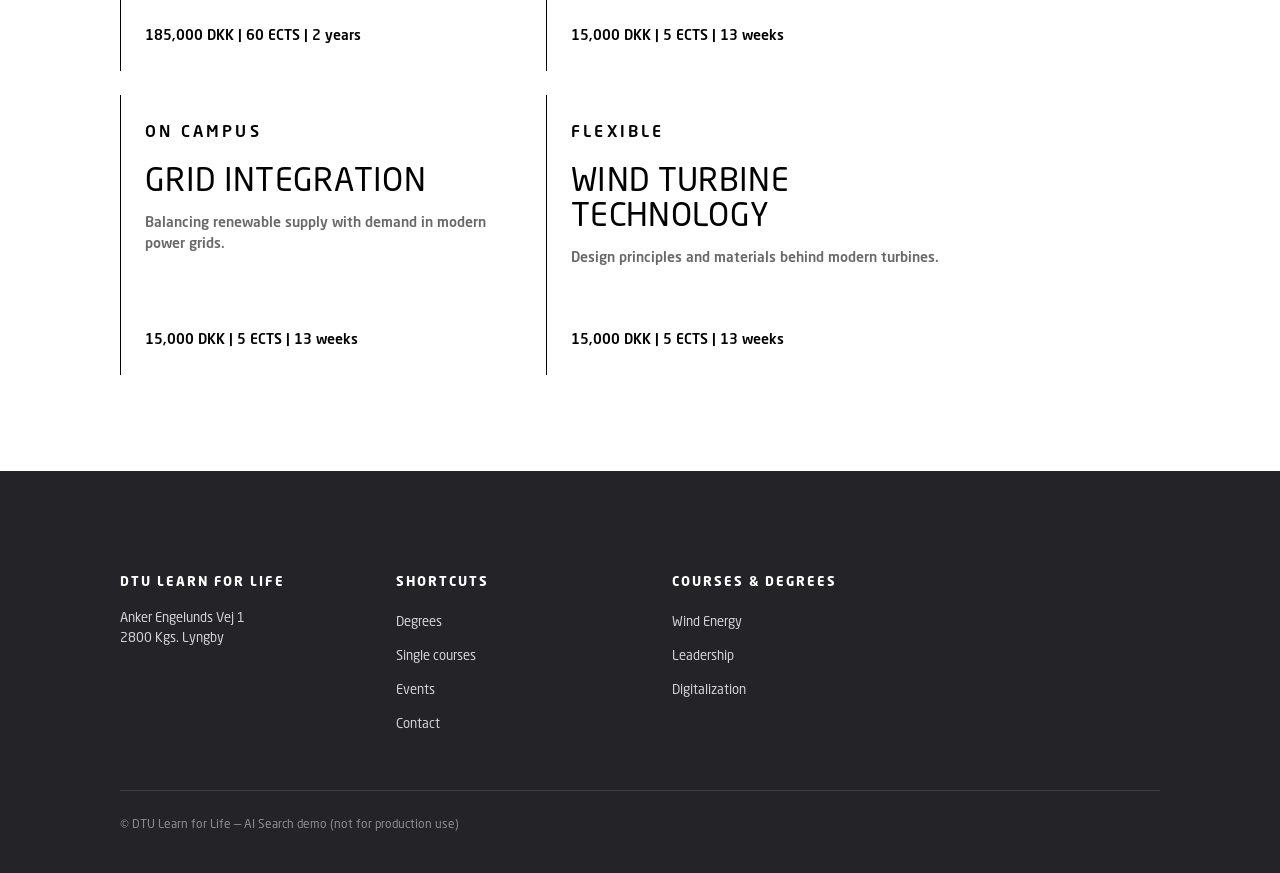
==== commit 5542e626: "Add AI Studio demo; simplify guide intro, Previous button, separate prompts Co-authored-by: Cursor <" ====
--- a/index.html
+++ b/index.html
@@ -4,7 +4,7 @@
 <meta charset="UTF-8" />
 <meta name="viewport" content="width=device-width, initial-scale=1.0" />
 <title>Wind Energy — DTU Learn for Life</title>
-<link rel="stylesheet" href="assets/css/styles.css?v=202610271532" />
+<link rel="stylesheet" href="assets/css/styles.css?v=202610281323" />
 </head>
 <body>
 
@@ -25,6 +25,7 @@
     <li><a href="#">Contact</a></li>
   </ul>
   <div class="navbar-right">
+    <a class="nav-studio" href="studio.html">AI Studio</a>
     <a class="nav-search" href="search.html" aria-label="Search">
       <svg width="18" height="18" viewBox="0 0 24 24" fill="none" stroke="currentColor" stroke-width="2" stroke-linecap="round" stroke-linejoin="round"><circle cx="11" cy="11" r="8"/><line x1="21" y1="21" x2="16.65" y2="16.65"/></svg>
     </a>
@@ -88,7 +89,6 @@
   data-guide-topic="Wind Energy"
   data-guide-page-type="topic"
   data-guide-title="Find your way into wind energy"
-  data-guide-lead="Answer a few quick questions — we'll map out a path that fits your background and goals."
   data-guide-result-after="3"
 ></section>
 
@@ -227,11 +227,11 @@
   <div class="footer-bottom">© DTU Learn for Life — AI Search demo (not for production use)</div>
 </footer>
 
-<script src="assets/js/bonzai-client.js?v=202610271532"></script>
-<script src="assets/js/bonzai-config.js?v=202610271532"></script>
-<script src="assets/js/markdown-lite.js?v=202610271532"></script>
-<script src="assets/js/guide-kit.js?v=202610271532"></script>
-<script src="assets/js/bonzai-guide.js?v=202610271532"></script>
+<script src="assets/js/bonzai-client.js?v=202610281323"></script>
+<script src="assets/js/bonzai-config.js?v=202610281323"></script>
+<script src="assets/js/markdown-lite.js?v=202610281323"></script>
+<script src="assets/js/guide-kit.js?v=202610281323"></script>
+<script src="assets/js/bonzai-guide.js?v=202610281323"></script>
 <script>
   window.addEventListener("scroll", () => {
     document.getElementById("navbar").classList.toggle("scrolled", window.scrollY > 20);
--- a/assets/css/styles.css
+++ b/assets/css/styles.css
@@ -1170,7 +1170,8 @@
   padding: var(--space-6xl) var(--page-pad);
 }
 .guide-inner { max-width: 1200px; margin: 0 auto; }
-.guide-head { text-align: center; max-width: 720px; margin: 0 auto 40px; }
+.guide-head { text-align: center; max-width: 1100px; margin: 0 auto 20px; }
+.guide-title:last-child { margin-bottom: 0; }
 .guide-head--inflow {
   margin-bottom: 48px;
 }
@@ -1183,6 +1184,7 @@
   font-family: var(--font-display);
   font-weight: 400;
   font-size: clamp(34px, 4vw, 52px);
+  text-wrap: balance;
   text-transform: uppercase;
   line-height: 1.02;
   margin: 0 0 16px;
@@ -1202,10 +1204,11 @@
   gap: 24px;
   max-width: none;
   min-height: 34px;
-  margin: 0 auto 40px;
+  margin: 0 auto 24px;
 }
 .guide-bar .guide-basis { grid-column: 2; margin: 0; }
 .guide-bar .guide-restart { grid-column: 3; }
+.guide.is-result .guide-back { visibility: hidden; }
 .guide--asking .guide-bar { max-width: none; }
 .guide-back,
 .guide-restart {
@@ -2522,3 +2525,136 @@
   cursor: pointer;
   font-size: 12px;
 }
+
+/* ---------- AI Studio (studio.html) ---------- */
+.nav-studio {
+  font-family: var(--font-nav);
+  font-size: 12px;
+  letter-spacing: 0.08em;
+  text-transform: uppercase;
+  color: #fff;
+  border: 1px solid rgba(255, 255, 255, 0.5);
+  padding: 7px 14px;
+  border-radius: 999px;
+  text-decoration: none;
+  white-space: nowrap;
+}
+.nav-studio:hover { background: #fff; color: #000; }
+
+.studio-page { background: #f2f2f2; color: #111; min-height: 100vh; padding-bottom: 56px; }
+.studio-top {
+  display: flex; align-items: center; gap: 20px;
+  background: var(--c-bg-dark-alt); color: #fff;
+  padding: 14px var(--page-pad);
+}
+.studio-logo img { height: 36px; display: block; }
+.studio-name { font-family: var(--font-display); font-size: 20px; text-transform: uppercase; }
+.studio-name small { font-family: var(--font-body); font-size: 12px; text-transform: none; opacity: 0.6; margin-left: 8px; }
+.studio-user { margin-left: auto; font-size: 13px; opacity: 0.7; }
+.studio-logout { background: none; border: 1px solid rgba(255,255,255,.4); color: #fff; padding: 6px 12px; border-radius: 4px; cursor: pointer; font-size: 12px; white-space: nowrap; }
+
+.studio-btn {
+  font: inherit; font-size: 14px; cursor: pointer;
+  padding: 10px 18px; border-radius: 8px;
+  border: 1px solid #222; background: #fff; color: #111;
+}
+.studio-btn:disabled { opacity: 0.4; cursor: not-allowed; }
+.studio-btn--primary { background: var(--c-accent-red); border-color: var(--c-accent-red); color: #fff; }
+.studio-link { background: none; border: none; color: #555; text-decoration: underline; cursor: pointer; font-size: 13px; }
+
+.studio-login { display: grid; place-items: center; min-height: calc(100vh - 120px); padding: 24px; }
+.studio-login-card { background: #fff; padding: 40px; border-radius: 16px; width: min(420px, 100%); box-shadow: 0 8px 30px rgba(0,0,0,.08); }
+.studio-login-card h1 { font-family: var(--font-display); text-transform: uppercase; font-size: 32px; margin: 0 0 8px; }
+.studio-login-lead { color: #555; margin: 0 0 24px; }
+.studio-login-step { display: flex; flex-direction: column; gap: 10px; }
+.studio-login-step label { font-size: 13px; color: #555; }
+.studio-login-step input { font: inherit; padding: 12px; border: 1px solid #ccc; border-radius: 8px; }
+.studio-login-msg { min-height: 20px; font-size: 14px; color: #555; margin: 16px 0 0; }
+
+.studio { padding: 28px var(--page-pad) 32px; }
+.studio-tabs { display: flex; gap: 12px; margin-bottom: 20px; }
+.studio-tab {
+  font: inherit; font-size: 15px; padding: 10px 20px; border-radius: 10px;
+  border: 1.5px solid #222; background: #fff; cursor: pointer;
+}
+.studio-tab.is-active { background: #f6c9c9; }
+.studio-tab:disabled { cursor: not-allowed; opacity: 0.55; }
+.studio-tab small { font-size: 11px; margin-left: 6px; opacity: 0.7; }
+
+.studio-grid {
+  display: grid; grid-template-columns: minmax(320px, 2fr) 3fr; gap: 24px;
+  height: calc(100vh - 230px); min-height: 520px;
+}
+.studio-chat, .studio-preview {
+  background: #fff; border: 1.5px solid #222; border-radius: 18px;
+  display: flex; flex-direction: column; min-height: 0;
+}
+.studio-thread { flex: 1; overflow-y: auto; padding: 16px; display: flex; flex-direction: column; gap: 12px; }
+.studio-msg { max-width: 85%; padding: 12px 16px; border-radius: 14px; border: 1.5px solid #222; font-size: 14px; line-height: 1.5; }
+.studio-msg p { margin: 0 0 8px; }
+.studio-msg p:last-child { margin-bottom: 0; }
+.studio-msg ul { margin: 4px 0 8px; padding-left: 18px; }
+.studio-msg--agent { align-self: flex-start; background: #fff; }
+.studio-msg--user { align-self: flex-end; background: #f4f4f4; }
+.studio-missing { margin-top: 10px; padding: 10px 12px; background: #fff6e5; border-radius: 8px; font-size: 13px; }
+.studio-missing ul { margin: 6px 0 0; }
+.studio-error { color: var(--c-accent-red); }
+.studio-file small { color: #666; }
+.studio-typing { display: inline-flex; gap: 4px; }
+.studio-typing i { width: 6px; height: 6px; border-radius: 50%; background: #999; animation: studio-dot 1s infinite ease-in-out; }
+.studio-typing i:nth-child(2) { animation-delay: .15s; }
+.studio-typing i:nth-child(3) { animation-delay: .3s; }
+@keyframes studio-dot { 0%, 80%, 100% { opacity: .3; } 40% { opacity: 1; } }
+
+.studio-drop {
+  display: flex; align-items: center; gap: 12px; font-size: 13px; color: #666;
+  margin: 0 16px 12px; padding: 12px; border: 1.5px dashed #bbb; border-radius: 12px;
+}
+.studio-drop.is-over { border-color: var(--c-accent-red); background: #fdf2f2; }
+.studio-input { display: flex; gap: 10px; padding: 12px 16px 16px; border-top: 1px solid #e5e5e5; }
+.studio-input textarea { flex: 1; font: inherit; font-size: 14px; resize: none; padding: 10px 12px; border: 1.5px solid #222; border-radius: 10px; }
+
+.studio-preview-bar { display: flex; align-items: center; gap: 16px; padding: 14px 20px; border-bottom: 1px solid #e5e5e5; }
+.studio-preview-label { font-family: var(--font-display); text-transform: uppercase; font-size: 16px; }
+.studio-status { font-size: 13px; color: #777; margin-right: auto; }
+.studio-status.is-draft { color: #a66b00; }
+.studio-status.is-ready { color: #2e7d32; }
+.studio-preview-body { flex: 1; overflow-y: auto; }
+.studio-empty { height: 100%; display: grid; place-items: center; color: #888; text-align: center; padding: 40px; }
+
+.cp { padding: 36px 44px 48px; max-width: 820px; font-size: 15px; line-height: 1.6; }
+.cp-tags { display: flex; gap: 8px; flex-wrap: wrap; margin-bottom: 14px; }
+.cp-tags > span { background: var(--c-accent-gray-tag); color: #fff; font-size: 12px; padding: 4px 10px; }
+.cp-title { font-family: var(--font-display); text-transform: uppercase; font-size: clamp(28px, 3vw, 40px); line-height: 1.1; margin: 0 0 6px; }
+.cp-dept { color: #666; margin: 0 0 28px; }
+.cp h2 { font-family: var(--font-display); text-transform: uppercase; font-size: 22px; margin: 32px 0 10px; }
+.cp h3 { font-size: 16px; font-weight: 700; margin: 22px 0 6px; }
+.cp ul { padding-left: 20px; margin: 0; }
+.cp-faculty { display: flex; flex-wrap: wrap; gap: 16px; }
+.cp-person { display: flex; align-items: center; gap: 10px; }
+.cp-avatar { width: 36px; height: 36px; border-radius: 50%; background: #ddd; display: grid; place-items: center; font-weight: 700; }
+.cp-table { border-collapse: collapse; width: 100%; max-width: 480px; margin-top: 8px; }
+.cp-table th, .cp-table td { text-align: left; padding: 8px 0; border-bottom: 1px solid #e5e5e5; font-size: 14px; vertical-align: top; }
+.cp-table th { width: 40%; font-weight: 400; color: #666; }
+.cp-price td { font-weight: 700; font-size: 16px; }
+.cp-contact { display: grid; grid-template-columns: 1fr 1fr; gap: 24px; margin-top: 32px; padding-top: 20px; border-top: 1px solid #e5e5e5; }
+.cp-contact h4 { margin: 0 0 6px; font-size: 15px; }
+.cp-contact p { margin: 0; font-size: 14px; }
+.cp-missing {
+  display: inline-block; font-family: var(--font-body); font-size: 12px; text-transform: none; font-weight: 400;
+  color: #a66b00; background: #fff6e5; border: 1px dashed #e0b25a; border-radius: 4px; padding: 2px 8px; line-height: 1.5;
+}
+
+.studio-modal { position: fixed; inset: 0; background: rgba(0,0,0,.5); display: grid; place-items: center; z-index: 600; }
+.studio-modal[hidden], .studio[hidden], .studio-login[hidden], .studio-login-step[hidden] { display: none; }
+.studio-modal-card { background: #fff; padding: 32px; border-radius: 16px; width: min(460px, 92vw); }
+.studio-modal-card h2 { font-family: var(--font-display); text-transform: uppercase; margin: 0 0 12px; }
+.studio-modal-card p { color: #333; line-height: 1.5; }
+.studio-modal-card small { color: #888; }
+
+@media (max-width: 900px) {
+  .studio-grid { grid-template-columns: 1fr; height: auto; }
+  .studio-chat { height: 70vh; }
+  .cp { padding: 24px; }
+  .cp-contact { grid-template-columns: 1fr; }
+}
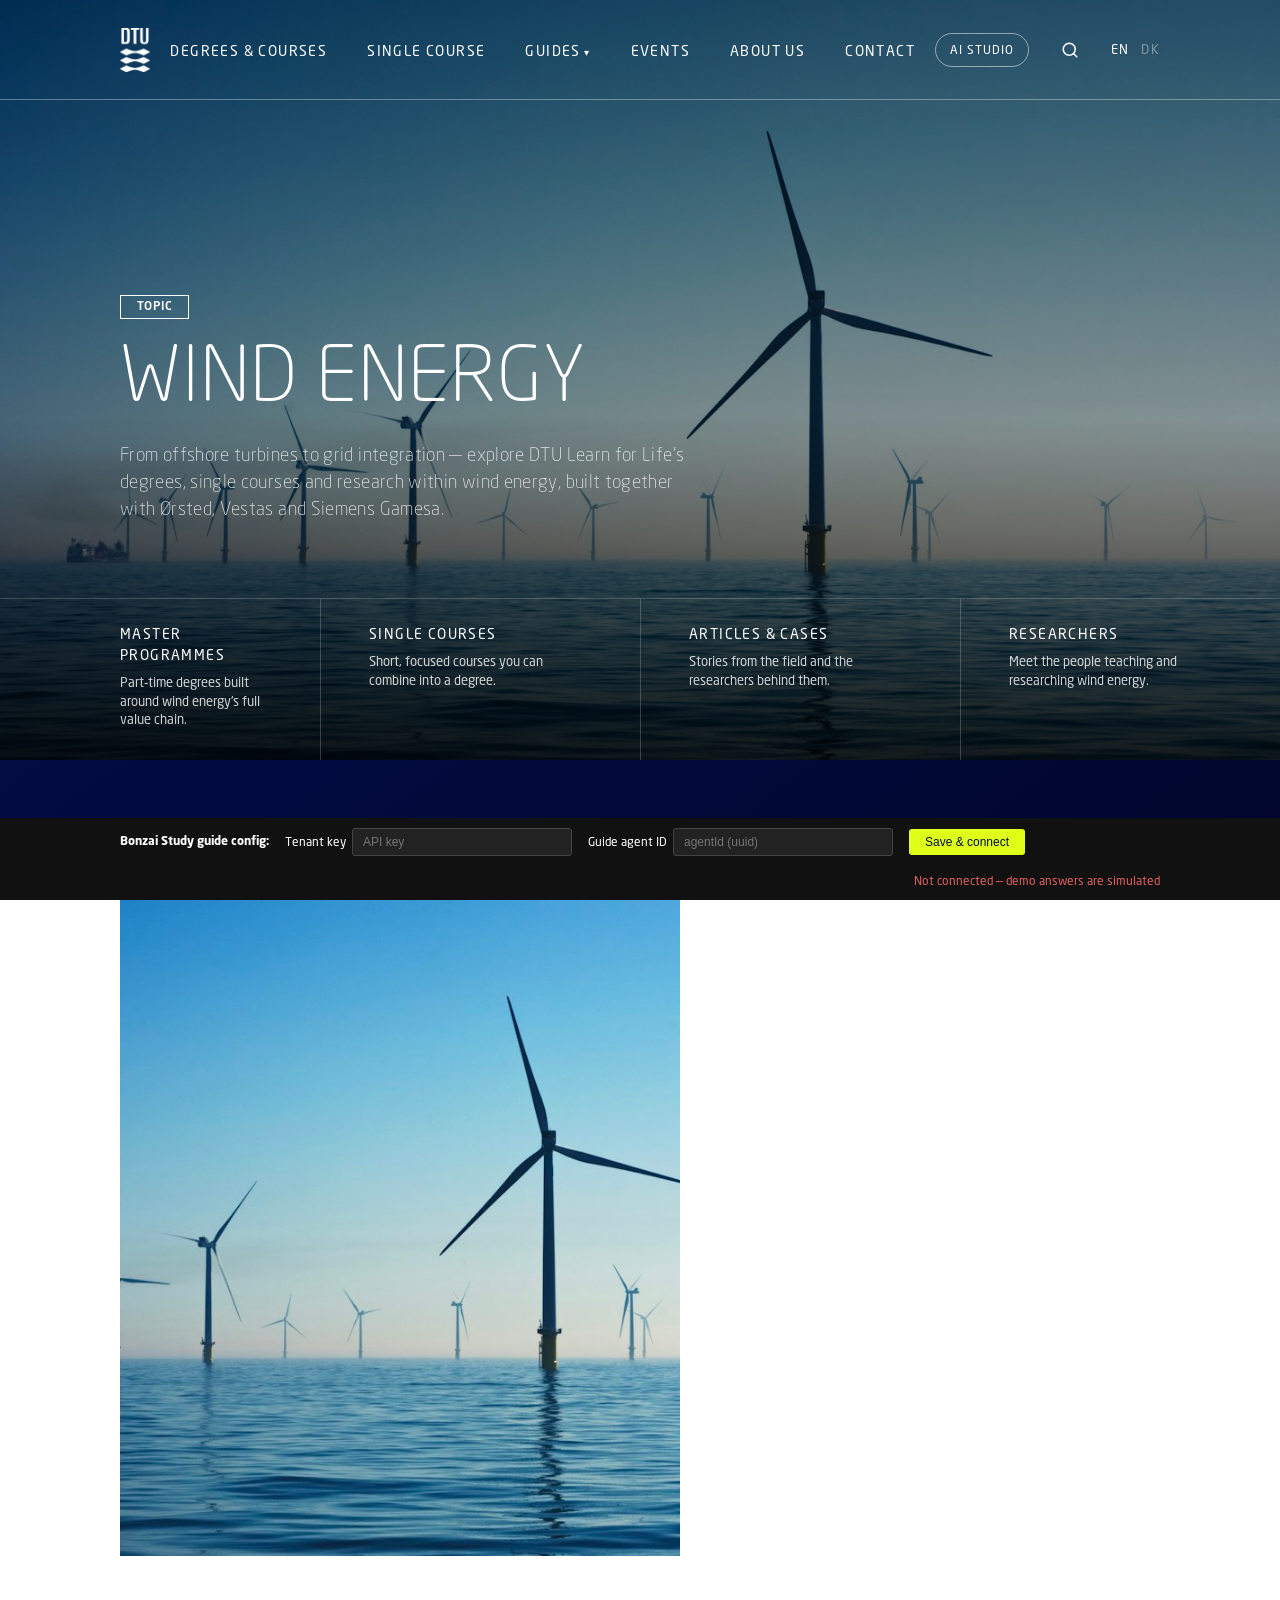
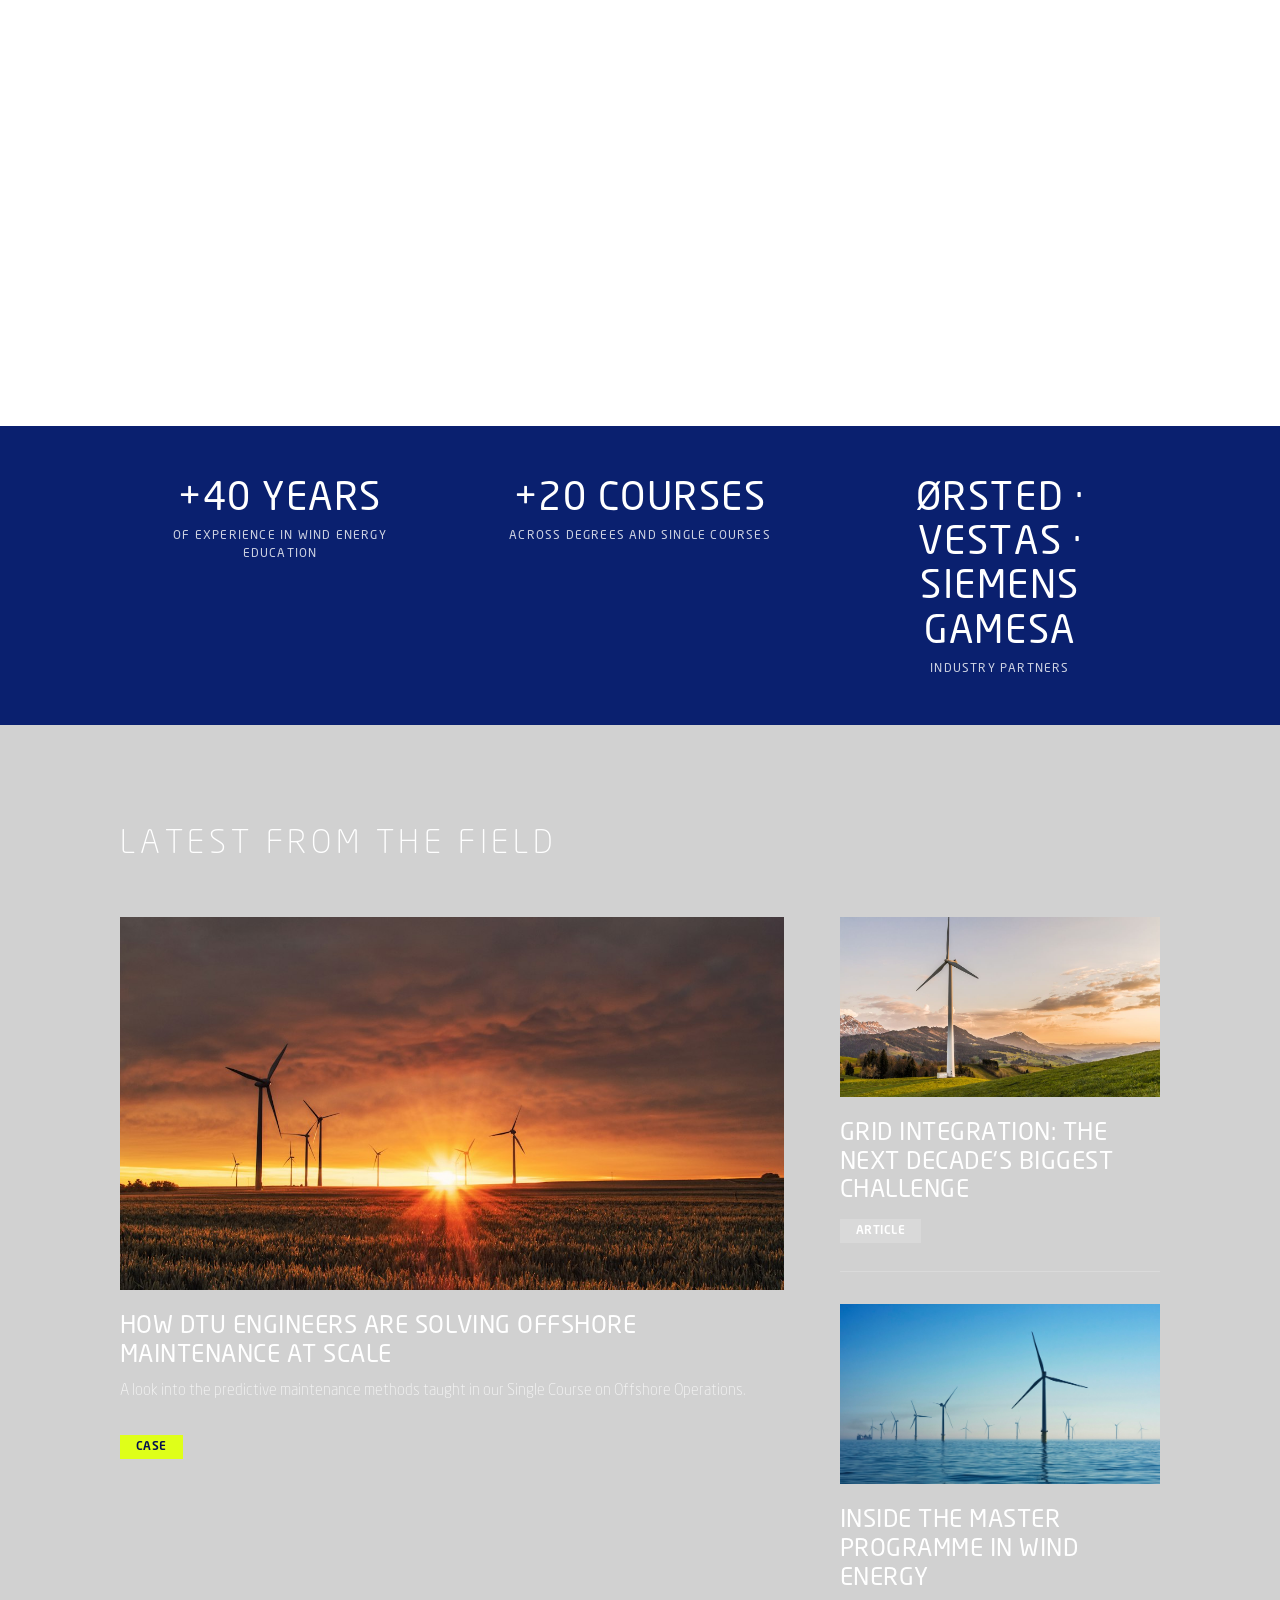
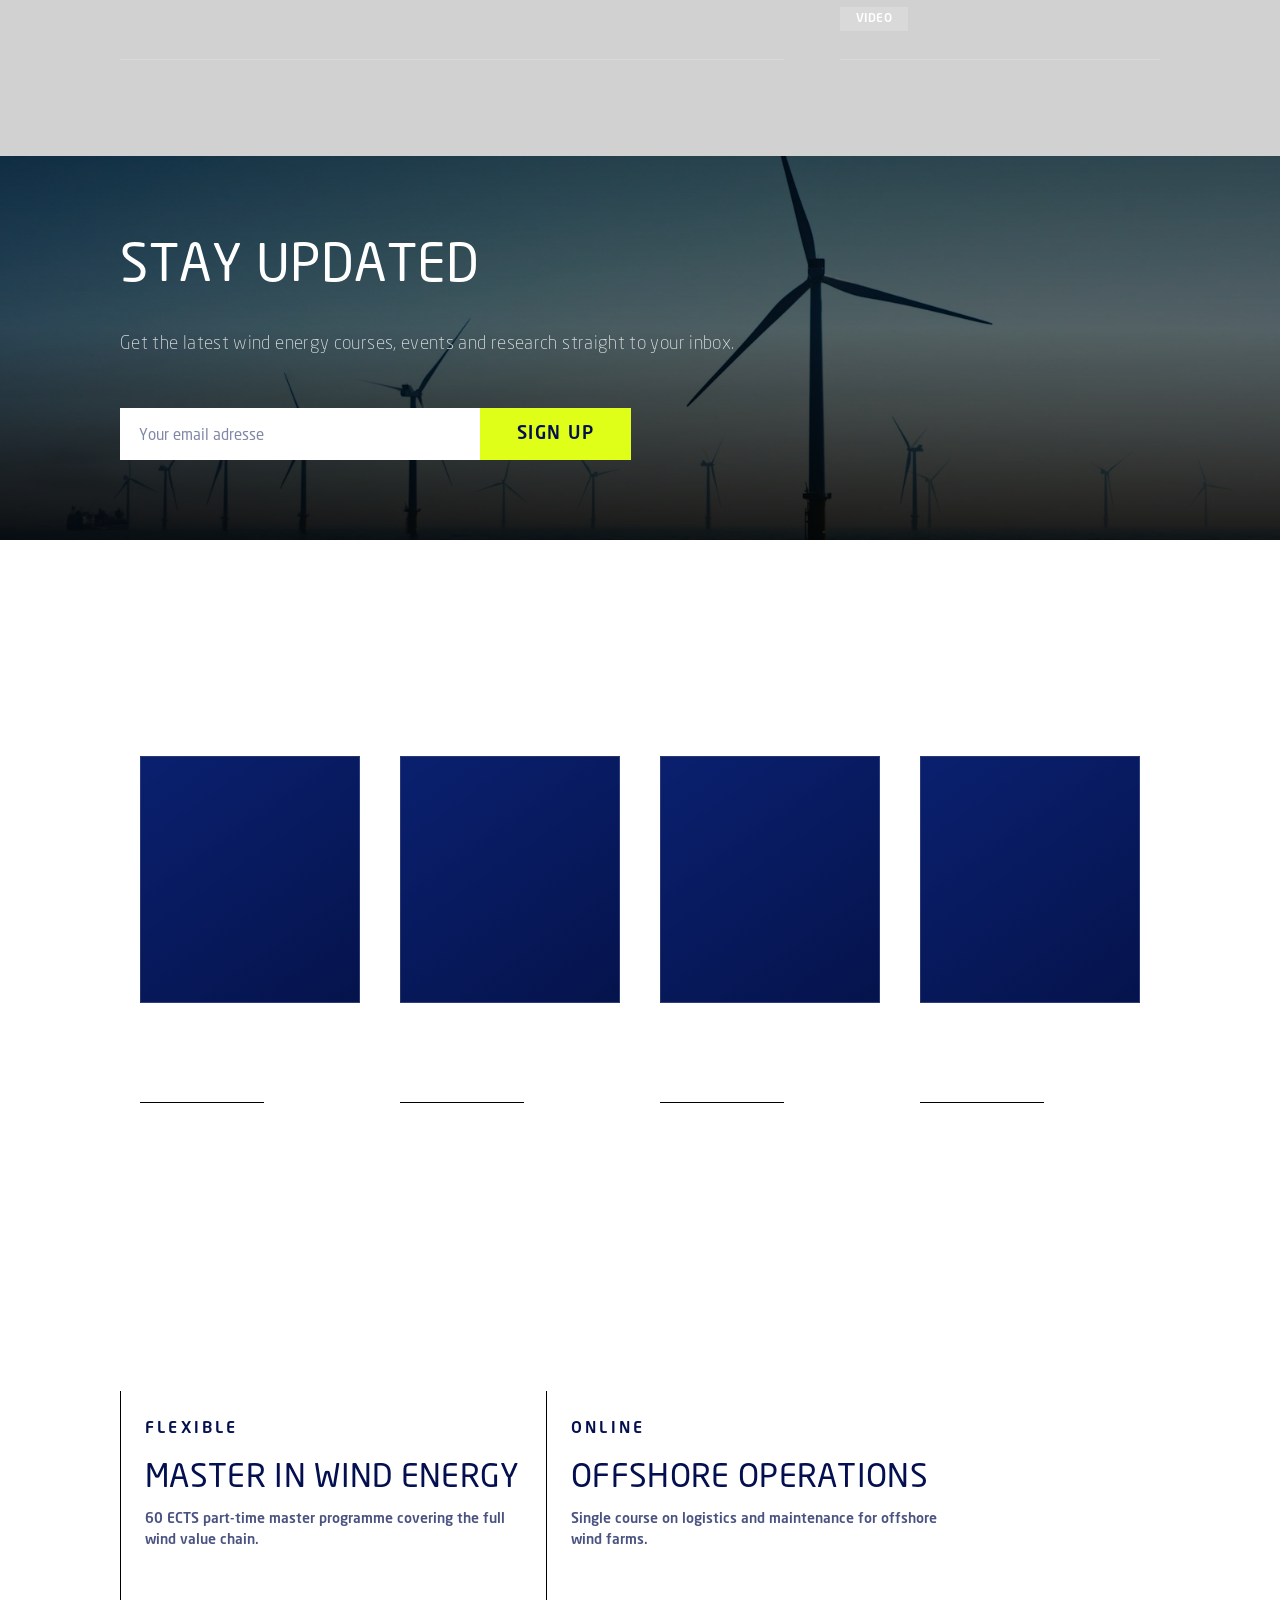
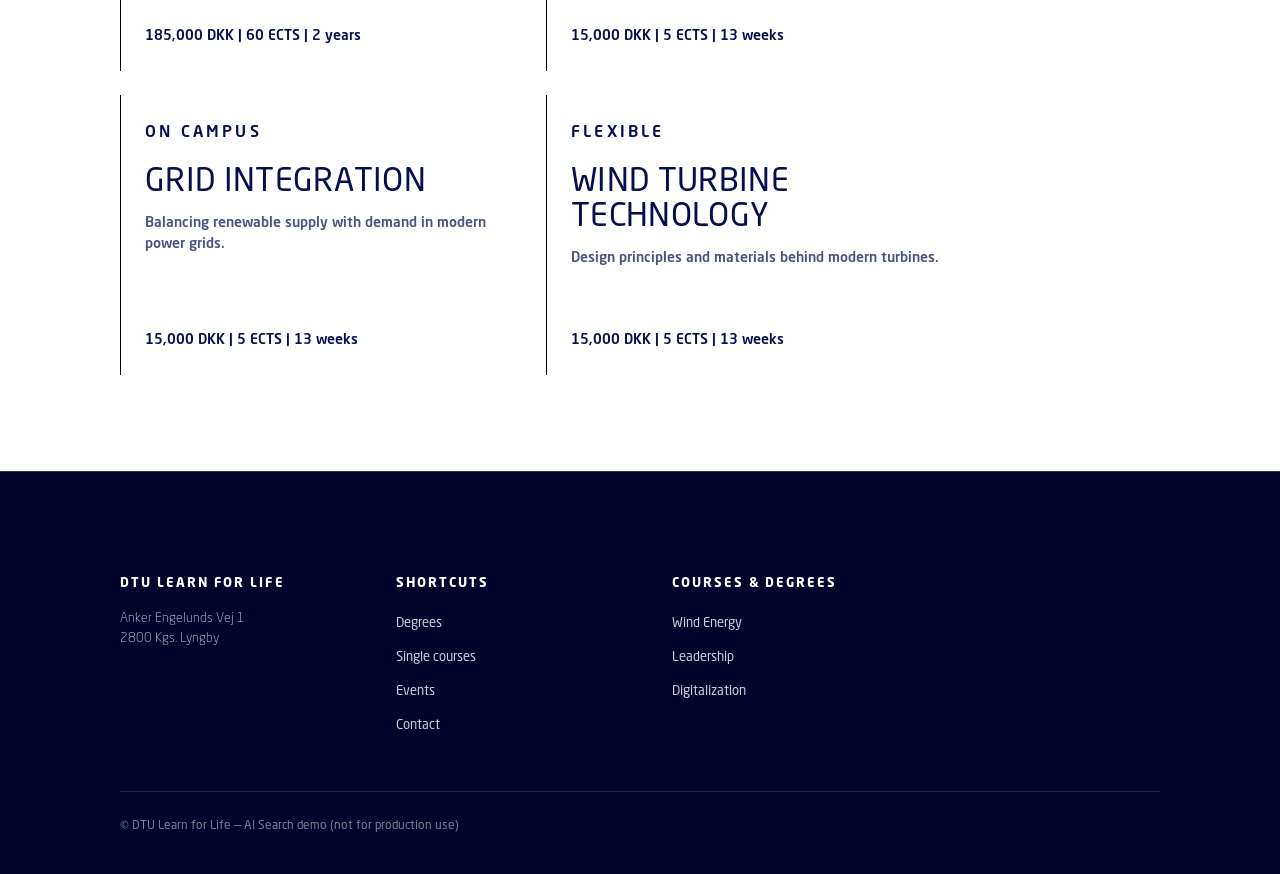
==== commit e32fd672: "feat: simple site search with AI summary, static study guide and split agent prompts Co-authored-by:" ====
--- a/index.html
+++ b/index.html
@@ -4,9 +4,10 @@
 <meta charset="UTF-8" />
 <meta name="viewport" content="width=device-width, initial-scale=1.0" />
 <title>Wind Energy — DTU Learn for Life</title>
-<link rel="stylesheet" href="assets/css/styles.css?v=202610281323" />
+<link rel="stylesheet" href="assets/css/styles.css?v=1795517039" />
+<link rel="stylesheet" href="assets/css/theme.css?v=1795517039" />
 </head>
-<body>
+<body data-bonzai-config="bonzai-guide-config" data-bonzai-key-from="bonzai-demo-config" data-bonzai-label="Bonzai Study guide config" data-bonzai-agent-label="Guide agent ID">
 
 <nav class="navbar" id="navbar">
   <div class="logo">
@@ -227,11 +228,11 @@
   <div class="footer-bottom">© DTU Learn for Life — AI Search demo (not for production use)</div>
 </footer>
 
-<script src="assets/js/bonzai-client.js?v=202610281323"></script>
-<script src="assets/js/bonzai-config.js?v=202610281323"></script>
-<script src="assets/js/markdown-lite.js?v=202610281323"></script>
-<script src="assets/js/guide-kit.js?v=202610281323"></script>
-<script src="assets/js/bonzai-guide.js?v=202610281323"></script>
+<script src="assets/js/bonzai-client.js?v=1795517039"></script>
+<script src="assets/js/bonzai-config.js?v=1795517039"></script>
+<script src="assets/js/markdown-lite.js?v=1795517039"></script>
+<script src="assets/js/guide-kit.js?v=1795517039"></script>
+<script src="assets/js/bonzai-guide.js?v=1795517039"></script>
 <script>
   window.addEventListener("scroll", () => {
     document.getElementById("navbar").classList.toggle("scrolled", window.scrollY > 20);
--- a/assets/css/theme.css
+++ b/assets/css/theme.css
@@ -0,0 +1,87 @@
+/* LFL design concept theme (navy, lime, light type). Load after styles.css. */
+:root {
+  --navy: #030f4f;
+  --navy-deep: #020b3f;
+  --navy-card: #0a206f;
+  --lime: #dfff19;
+  --on-accent: var(--navy);
+
+  --c-bg-dark: var(--navy);
+  --c-bg-dark-alt: var(--navy-deep);
+  --c-bg-darker: #01052b;
+  --c-bg-card: var(--navy-card);
+  --c-bg-charcoal: var(--navy-card);
+  --c-bg-light: transparent;
+  --c-bg-gray: rgba(255, 255, 255, 0.06);
+  --c-button-dark: var(--navy-card);
+  --c-accent-gray-tag: rgba(255, 255, 255, 0.18);
+  --c-accent-red: var(--lime);
+  --c-accent-red-dark: var(--lime);
+  --c-overlay-sticky: rgba(3, 15, 79, 0.92);
+
+  --c-text-on-light: #fff;
+  --c-text-muted-on-light: rgba(255, 255, 255, 0.72);
+  --c-text-placeholder: rgba(255, 255, 255, 0.5);
+}
+
+body {
+  background: linear-gradient(145deg, var(--navy) 0%, var(--navy-deep) 55%, #01052b 100%) fixed;
+  color: #fff;
+}
+
+/* White surfaces: navy text, navy accents. */
+.course-card, .sidebar-card, .bonzai-box, .bonzai-msg.assistant, .bonzai-cta, .bonzai-result-card,
+.search-answer, .guide-course, .pkg-card, .cmp-profile, .cmp-slide-opt, .cmp-card, .car-share-dialog,
+.newsletter-form input, .bonzai-input-row input {
+  --c-text-on-light: var(--navy);
+  --c-text-muted-on-light: rgba(3, 15, 79, 0.72);
+  --c-text-placeholder: rgba(3, 15, 79, 0.5);
+  --c-accent-red: var(--navy);
+  --c-accent-red-dark: var(--navy);
+  --c-bg-gray: #eef0f6;
+  --c-accent-gray-tag: var(--navy);
+  --on-accent: #fff;
+  color: var(--navy);
+}
+
+/* Solid accent surfaces: text must contrast with lime (or navy inside white cards). */
+.btn-primary, .tag-online, .bonzai-chip:hover, .bonzai-msg.user, .bonzai-cta-btn, .bonzai-send,
+.guide-path-step.is-entry .guide-path-flag, .pkg-badge, .pkg-stage-flag, .cmp-slide-meta span,
+.cmp-badge, .car-step span, .car-role:hover, .bonzai-config-bar button {
+  color: var(--on-accent);
+}
+.btn-primary:hover, .bonzai-cta-btn:hover, .bonzai-send:hover:not(:disabled) { background: #fff; color: var(--navy); }
+
+/* Sections */
+.section-light, .section-dark, .guide, .cmp { background: transparent; color: #fff; }
+.section-dark { background: rgba(0, 0, 0, 0.18); }
+.footer { background: #01052b; border-top: 1px solid rgba(255, 255, 255, 0.18); }
+.navbar { border-bottom: 1px solid rgba(255, 255, 255, 0.35); }
+.course-hero-right { background: var(--navy-deep); }
+
+/* Type: lighter, like the concept */
+h1, h2, .section-heading, .guide-title { font-weight: 300; }
+.guide-question p, .search-answer-body, .section-intro, p { font-weight: 300; }
+
+/* Guide on navy */
+.guide .guide-option--card {
+  background: linear-gradient(145deg, var(--navy-card) 0%, #05134c 100%);
+  border: 1px solid rgba(255, 255, 255, 0.14);
+  color: #fff;
+  transition: translate 0.25s ease, background 0.3s ease, color 0.3s ease;
+}
+.guide .guide-option--card:hover { background: #fff; color: var(--navy); }
+.guide .pkg-card { color: var(--navy); }
+
+/* Studio keeps its light working surface */
+.studio-page {
+  --c-accent-red: var(--navy);
+  --c-text-on-light: #111;
+  --on-accent: #fff;
+  background: #eef0f6;
+  color: #111;
+}
+.studio-top { background: var(--navy); }
+.studio-tab.is-active { background: var(--lime); }
+.nav-studio:hover { color: var(--navy); }
+.person-card .photo { background: linear-gradient(145deg, var(--navy-card) 0%, #05134c 100%); border: 1px solid rgba(255, 255, 255, 0.14); }
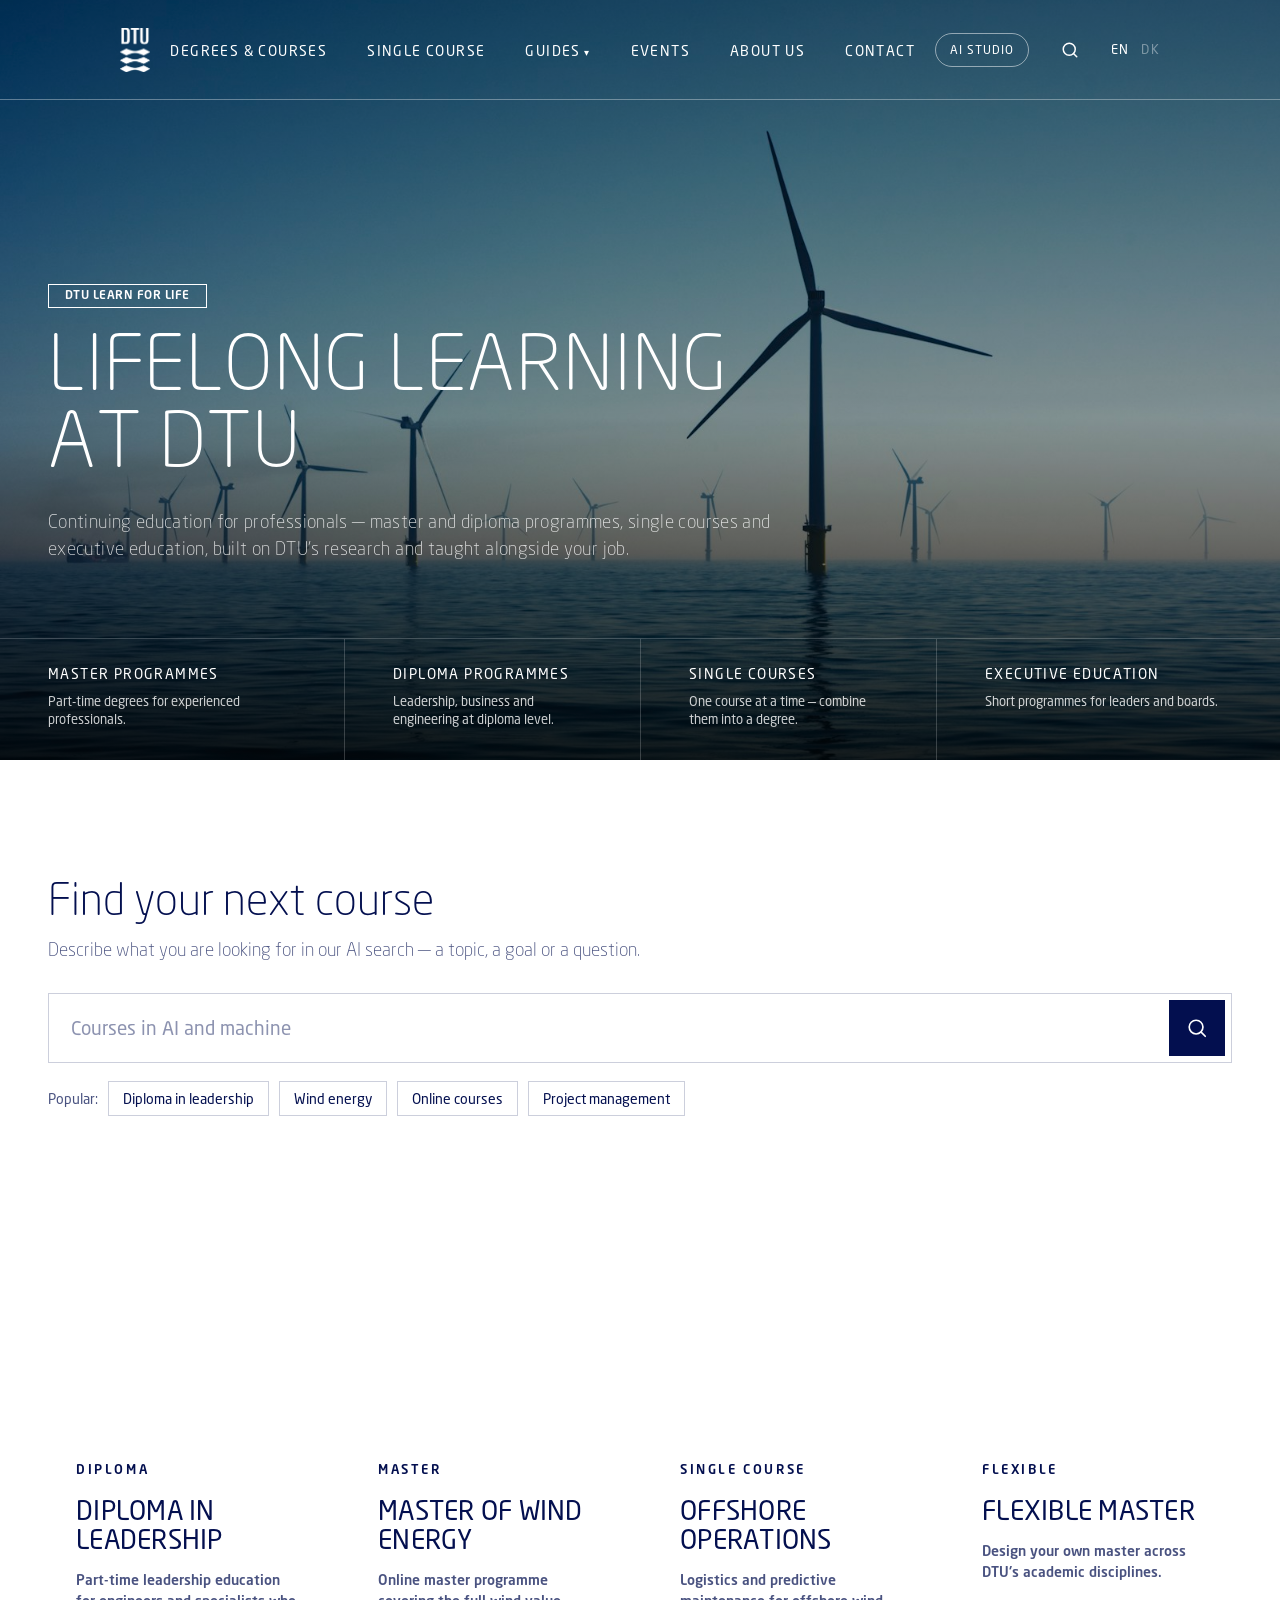
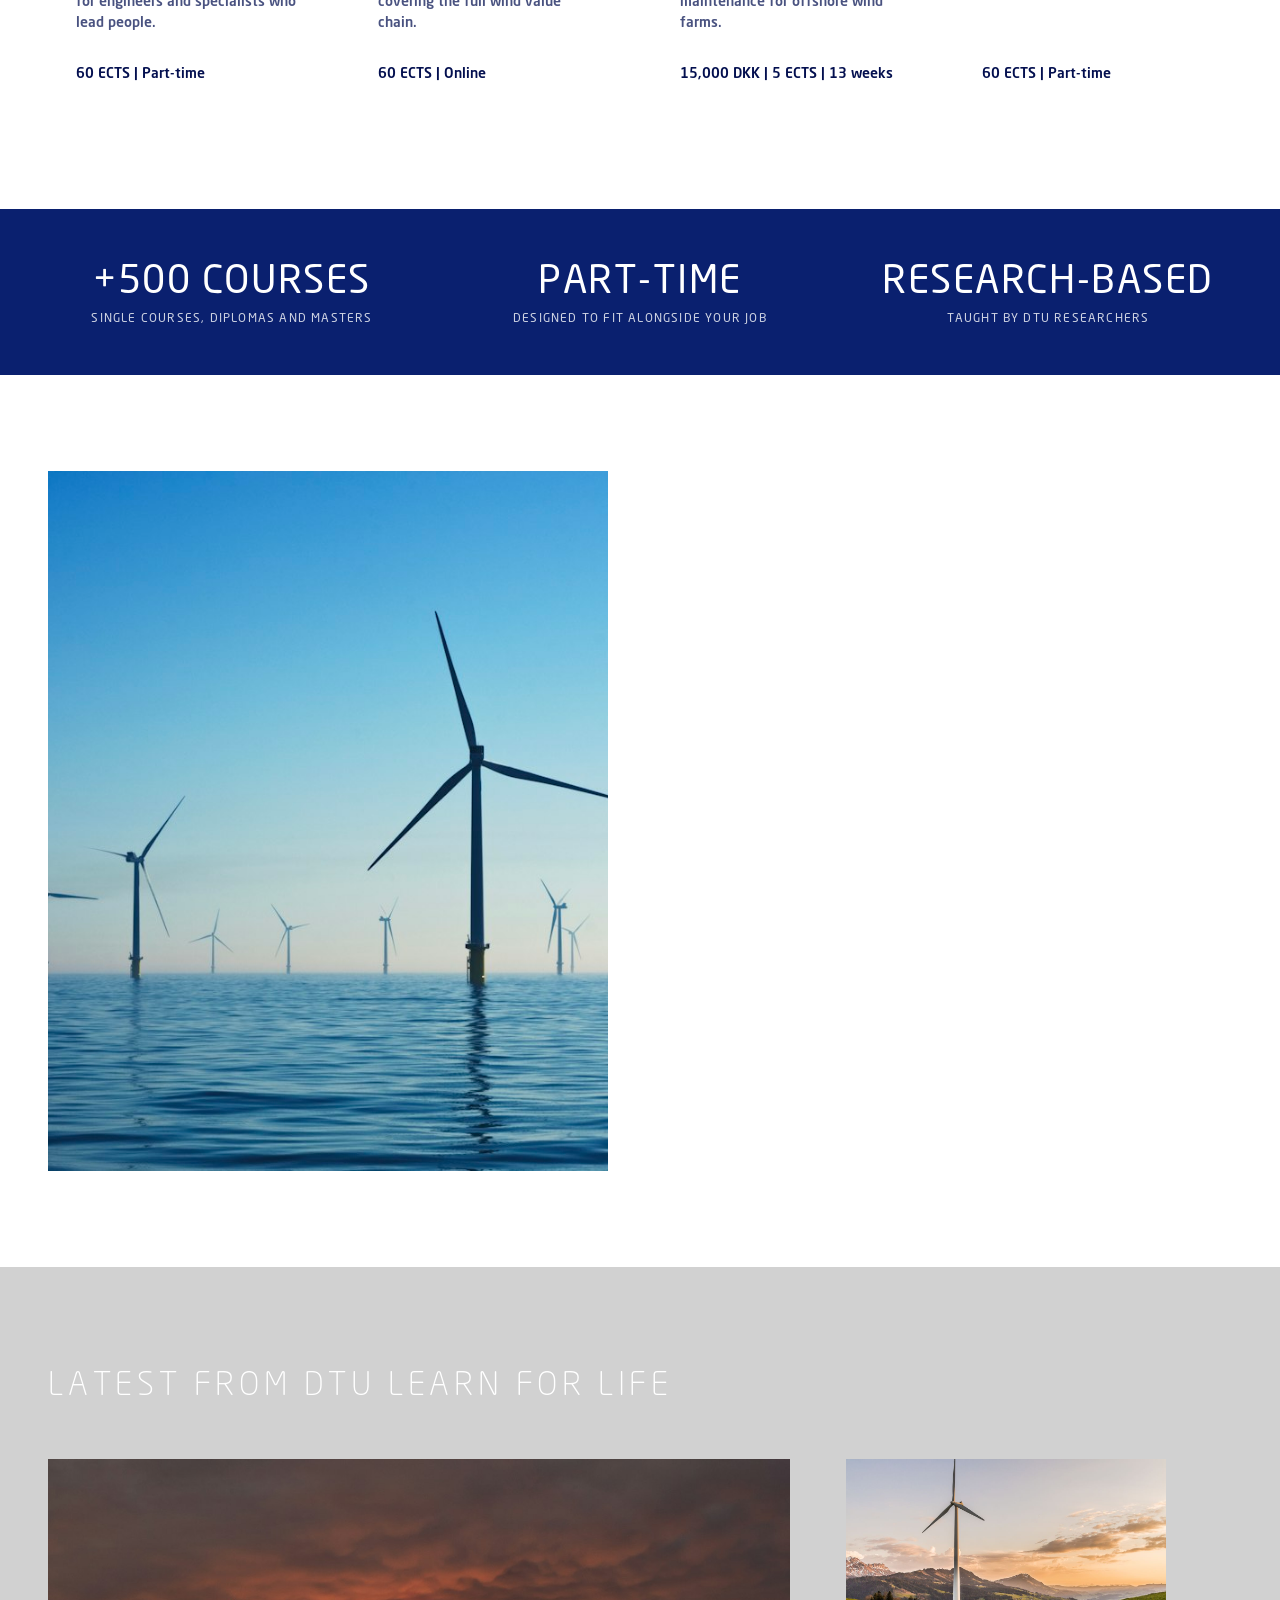
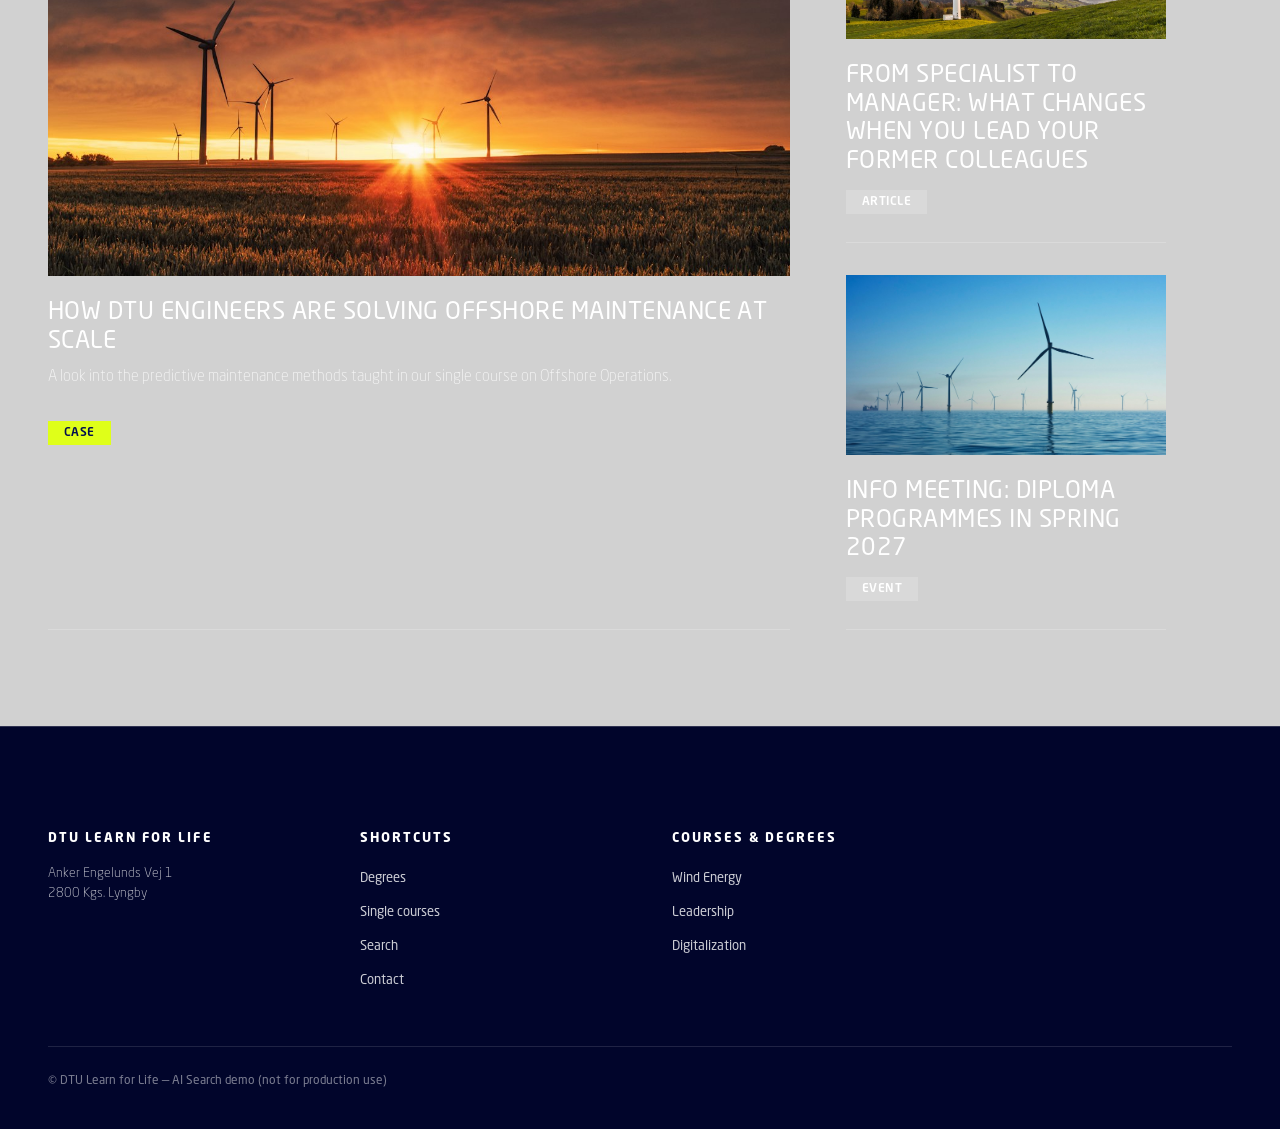
==== commit 362f1608: "feat: real front page with AI search block, shared navbar and typewriter placeholder Co-authored-by:" ====
--- a/index.html
+++ b/index.html
@@ -3,22 +3,24 @@
 <head>
 <meta charset="UTF-8" />
 <meta name="viewport" content="width=device-width, initial-scale=1.0" />
-<title>Wind Energy — DTU Learn for Life</title>
-<link rel="stylesheet" href="assets/css/styles.css?v=1795517039" />
-<link rel="stylesheet" href="assets/css/theme.css?v=1795517039" />
+<title>DTU Learn for Life — Continuing education at DTU</title>
+<link rel="stylesheet" href="assets/css/styles.css?v=1795530573" />
+<link rel="stylesheet" href="assets/css/theme.css?v=1795530573" />
 </head>
-<body data-bonzai-config="bonzai-guide-config" data-bonzai-key-from="bonzai-demo-config" data-bonzai-label="Bonzai Study guide config" data-bonzai-agent-label="Guide agent ID">
+<body class="page-home">
 
 <nav class="navbar" id="navbar">
   <div class="logo">
-    <img src="assets/img/dtu-logo-white.png" alt="DTU" />
+    <a href="index.html"><img src="assets/img/dtu-logo-white.png" alt="DTU Learn for Life" /></a>
   </div>
   <ul class="nav-links">
-    <li><a href="index.html">Degrees &amp; Courses</a></li>
+    <li><a href="wind-energy.html">Degrees &amp; Courses</a></li>
     <li><a href="single-course.html">Single Course</a></li>
-    <li class="nav-drop"><a href="index.html#guide">Guides</a>
+    <li class="nav-drop"><a href="guide.html">Guides</a>
       <ul class="nav-sub">
-        <li><a href="index.html#guide">Learning path<small>Questions &amp; packages</small></a></li>        <li><a href="guide-career.html">Career goal<small>Start from a role</small></a></li>
+        <li><a href="guide.html">Study guide<small>Diploma in Leadership</small></a></li>
+        <li><a href="wind-energy.html#guide">Learning path<small>Questions &amp; packages</small></a></li>
+        <li><a href="guide-career.html">Career goal<small>Start from a role</small></a></li>
       </ul>
     </li>
     <li><a href="#">Events</a></li>
@@ -37,165 +39,133 @@
 <header class="hero" style="background-image: url('assets/img/offshore-turbines-wide.jpg');">
   <div class="hero-main">
     <div class="hero-tags">
-      <span class="tag tag-outline">Topic</span>
-    </div>
-    <h1>Wind Energy</h1>
+      <span class="tag tag-outline">DTU Learn for Life</span>
+    </div>
+    <h1>Lifelong learning at DTU</h1>
     <p class="hero-subtext">
-      From offshore turbines to grid integration — explore DTU Learn for Life's degrees,
-      single courses and research within wind energy, built together with Ørsted, Vestas
-      and Siemens Gamesa.
+      Continuing education for professionals — master and diploma programmes, single courses
+      and executive education, built on DTU's research and taught alongside your job.
     </p>
   </div>
   <div class="hero-links">
-    <a href="#study-options">
+    <a href="wind-energy.html">
       <span class="hero-links-title">Master programmes</span>
-      <span class="hero-links-desc">Part-time degrees built around wind energy's full value chain.</span>
-    </a>
-    <a href="#study-options">
+      <span class="hero-links-desc">Part-time degrees for experienced professionals.</span>
+    </a>
+    <a href="guide.html">
+      <span class="hero-links-title">Diploma programmes</span>
+      <span class="hero-links-desc">Leadership, business and engineering at diploma level.</span>
+    </a>
+    <a href="single-course.html">
       <span class="hero-links-title">Single courses</span>
-      <span class="hero-links-desc">Short, focused courses you can combine into a degree.</span>
-    </a>
-    <a href="#resources">
-      <span class="hero-links-title">Articles &amp; cases</span>
-      <span class="hero-links-desc">Stories from the field and the researchers behind them.</span>
-    </a>
-    <a href="#researchers">
-      <span class="hero-links-title">Researchers</span>
-      <span class="hero-links-desc">Meet the people teaching and researching wind energy.</span>
+      <span class="hero-links-desc">One course at a time — combine them into a degree.</span>
+    </a>
+    <a href="#">
+      <span class="hero-links-title">Executive education</span>
+      <span class="hero-links-desc">Short programmes for leaders and boards.</span>
     </a>
   </div>
 </header>
+
+<section class="section home-search" aria-labelledby="home-search-title">
+  <div class="home-search-box">
+    <h2 id="home-search-title">Find your next course</h2>
+    <p>Describe what you are looking for in our AI search — a topic, a goal or a question.</p>
+    <form class="home-search-form" action="search.html" method="get" role="search">
+      <input type="text" name="q" placeholder="Search courses, programmes, events…" aria-label="Search" autocomplete="off" required
+        data-typewriter="Courses in AI and machine learning|I am an engineer and want to move into management|Can I take a master’s while working full-time?|Courses in cybersecurity|Short courses in sustainability" />
+      <button type="submit" aria-label="Search">
+        <svg width="22" height="22" viewBox="0 0 24 24" fill="none" stroke="currentColor" stroke-width="1.8" stroke-linecap="round"><circle cx="11" cy="11" r="7.5"/><line x1="21" y1="21" x2="16.5" y2="16.5"/></svg>
+      </button>
+    </form>
+    <div class="home-search-chips">
+      <span>Popular:</span>
+      <a href="search.html?q=diploma+in+leadership">Diploma in leadership</a>
+      <a href="search.html?q=wind+energy">Wind energy</a>
+      <a href="search.html?q=online+courses">Online courses</a>
+      <a href="search.html?q=project+management">Project management</a>
+    </div>
+  </div>
+</section>
+
+<section class="section section-light">
+  <h3 class="section-heading" style="font-size: 32px;">Popular right now</h3>
+  <div class="course-grid">
+    <div class="course-card">
+      <div>
+        <span class="label">Diploma</span>
+        <h4><a href="guide.html">Diploma in Leadership</a></h4>
+        <p class="desc">Part-time leadership education for engineers and specialists who lead people.</p>
+      </div>
+      <div class="meta">60 ECTS | Part-time</div>
+    </div>
+    <div class="course-card">
+      <div>
+        <span class="label">Master</span>
+        <h4><a href="wind-energy.html">Master of Wind Energy</a></h4>
+        <p class="desc">Online master programme covering the full wind value chain.</p>
+      </div>
+      <div class="meta">60 ECTS | Online</div>
+    </div>
+    <div class="course-card">
+      <div>
+        <span class="label">Single course</span>
+        <h4><a href="single-course.html">Offshore Operations</a></h4>
+        <p class="desc">Logistics and predictive maintenance for offshore wind farms.</p>
+      </div>
+      <div class="meta">15,000 DKK | 5 ECTS | 13 weeks</div>
+    </div>
+    <div class="course-card">
+      <div>
+        <span class="label">Flexible</span>
+        <h4>Flexible Master</h4>
+        <p class="desc">Design your own master across DTU's academic disciplines.</p>
+      </div>
+      <div class="meta">60 ECTS | Part-time</div>
+    </div>
+  </div>
+</section>
+
+<div class="stats-bar">
+  <div class="stat"><div class="figure">+500 COURSES</div><div class="caption">Single courses, diplomas and masters</div></div>
+  <div class="stat"><div class="figure">PART-TIME</div><div class="caption">Designed to fit alongside your job</div></div>
+  <div class="stat"><div class="figure">RESEARCH-BASED</div><div class="caption">Taught by DTU researchers</div></div>
+</div>
 
 <section class="section section-light">
   <div class="split">
     <img src="assets/img/offshore-turbines.jpg" alt="Offshore wind turbines" />
     <div class="content">
-      <h3>Shaping the future of wind</h3>
+      <h3>Not sure where to start?</h3>
       <p>
-        Denmark has worked with wind energy for more than 40 years, and DTU Learn for Life has
-        trained engineers and specialists across the entire value chain — from turbine design
-        and offshore construction to grid balancing and energy policy.
+        Our study guide asks you a few questions about your background and goals, and suggests
+        the programmes and courses that fit — starting with the Diploma in Leadership.
       </p>
-      <p>
-        Our courses and degrees are developed in close collaboration with industry, so what you
-        learn can be applied directly in your work the next day.
-      </p>
-    </div>
-  </div>
-</section>
-
-<section
-  id="guide"
-  data-bonzai-guide
-  data-guide-topic="Wind Energy"
-  data-guide-page-type="topic"
-  data-guide-title="Find your way into wind energy"
-  data-guide-result-after="3"
-></section>
-
-<div class="stats-bar">
-  <div class="stat"><div class="figure">+40 YEARS</div><div class="caption">Of experience in wind energy education</div></div>
-  <div class="stat"><div class="figure">+20 COURSES</div><div class="caption">Across degrees and single courses</div></div>
-  <div class="stat"><div class="figure">ØRSTED · VESTAS · SIEMENS GAMESA</div><div class="caption">Industry partners</div></div>
-</div>
-
-<section class="section section-dark" id="resources">
-  <h3 class="section-heading" style="font-size: 32px;">Latest from the field</h3>
+      <p><a class="link" href="guide.html">Open the study guide →</a></p>
+    </div>
+  </div>
+</section>
+
+<section class="section section-dark">
+  <h3 class="section-heading" style="font-size: 32px;">Latest from DTU Learn for Life</h3>
   <div class="resources-grid">
     <div class="news-card-large">
       <img src="assets/img/turbines-sunset.jpg" alt="Wind farm at sunset" />
       <h4>How DTU engineers are solving offshore maintenance at scale</h4>
-      <p>A look into the predictive maintenance methods taught in our Single Course on Offshore Operations.</p>
+      <p>A look into the predictive maintenance methods taught in our single course on Offshore Operations.</p>
       <span class="tag tag-online">Case</span>
     </div>
     <div class="news-stack">
       <div class="news-card-small">
         <img src="assets/img/turbine-hillside.jpg" alt="Single wind turbine on hillside" />
-        <h4>Grid integration: the next decade's biggest challenge</h4>
+        <h4>From specialist to manager: what changes when you lead your former colleagues</h4>
         <span class="tag tag-single">Article</span>
       </div>
       <div class="news-card-small">
         <img src="assets/img/offshore-turbines-wide.jpg" alt="Offshore wind farm" />
-        <h4>Inside the Master Programme in Wind Energy</h4>
-        <span class="tag tag-single">Video</span>
-      </div>
-    </div>
-  </div>
-</section>
-
-<div class="newsletter">
-  <h3>Stay updated</h3>
-  <p class="hero-subtext">Get the latest wind energy courses, events and research straight to your inbox.</p>
-  <div class="newsletter-form">
-    <input type="email" placeholder="Your email adresse" />
-    <button class="btn btn-primary">Sign up</button>
-  </div>
-</div>
-
-<section class="section section-light" id="researchers">
-  <h3 style="text-align:center; font-size: 48px;">Meet our researchers</h3>
-  <div class="people-row">
-    <div class="person-card">
-      <div class="photo"></div>
-      <div class="name">Marianne Thomsen</div>
-      <div class="title">Associate Professor, Wind Energy</div>
-      <a class="link" href="#">Research profile</a>
-    </div>
-    <div class="person-card">
-      <div class="photo"></div>
-      <div class="name">Lars Holm</div>
-      <div class="title">Professor, Offshore Structures</div>
-      <a class="link" href="#">Research profile</a>
-    </div>
-    <div class="person-card">
-      <div class="photo"></div>
-      <div class="name">Hans Eriksen</div>
-      <div class="title">Senior Researcher, Grid Systems</div>
-      <a class="link" href="#">Research profile</a>
-    </div>
-    <div class="person-card">
-      <div class="photo"></div>
-      <div class="name">Line Berg</div>
-      <div class="title">Associate Professor, Energy Policy</div>
-      <a class="link" href="#">Research profile</a>
-    </div>
-  </div>
-</section>
-
-<section class="section section-light" id="study-options">
-  <h3 class="section-heading" style="font-size: 32px;">Study options</h3>
-  <div class="course-grid">
-    <div class="course-card">
-      <div>
-        <span class="label">Flexible</span>
-        <h4>Master in Wind Energy</h4>
-        <p class="desc">60 ECTS part-time master programme covering the full wind value chain.</p>
-      </div>
-      <div class="meta">185,000 DKK | 60 ECTS | 2 years</div>
-    </div>
-    <div class="course-card">
-      <div>
-        <span class="label">Online</span>
-        <h4><a href="single-course.html">Offshore Operations</a></h4>
-        <p class="desc">Single course on logistics and maintenance for offshore wind farms.</p>
-      </div>
-      <div class="meta">15,000 DKK | 5 ECTS | 13 weeks</div>
-    </div>
-    <div class="course-card">
-      <div>
-        <span class="label">On campus</span>
-        <h4>Grid Integration</h4>
-        <p class="desc">Balancing renewable supply with demand in modern power grids.</p>
-      </div>
-      <div class="meta">15,000 DKK | 5 ECTS | 13 weeks</div>
-    </div>
-    <div class="course-card">
-      <div>
-        <span class="label">Flexible</span>
-        <h4>Wind Turbine Technology</h4>
-        <p class="desc">Design principles and materials behind modern turbines.</p>
-      </div>
-      <div class="meta">15,000 DKK | 5 ECTS | 13 weeks</div>
+        <h4>Info meeting: diploma programmes in spring 2027</h4>
+        <span class="tag tag-single">Event</span>
+      </div>
     </div>
   </div>
 </section>
@@ -204,22 +174,22 @@
   <div class="footer-grid">
     <div class="footer-col">
       <h5>DTU Learn for Life</h5>
-      <p style="font-size:13px;">Anker Engelunds Vej 1<br/>2800 Kgs. Lyngby</p>
+      <p class="footer-address">Anker Engelunds Vej 1<br/>2800 Kgs. Lyngby</p>
     </div>
     <div class="footer-col">
       <h5>Shortcuts</h5>
       <ul>
-        <li><a href="#">Degrees</a></li>
-        <li><a href="#">Single courses</a></li>
-        <li><a href="#">Events</a></li>
+        <li><a href="wind-energy.html">Degrees</a></li>
+        <li><a href="single-course.html">Single courses</a></li>
+        <li><a href="search.html">Search</a></li>
         <li><a href="#">Contact</a></li>
       </ul>
     </div>
     <div class="footer-col">
       <h5>Courses &amp; Degrees</h5>
       <ul>
-        <li><a href="#">Wind Energy</a></li>
-        <li><a href="#">Leadership</a></li>
+        <li><a href="wind-energy.html">Wind Energy</a></li>
+        <li><a href="guide.html">Leadership</a></li>
         <li><a href="#">Digitalization</a></li>
       </ul>
     </div>
@@ -228,11 +198,7 @@
   <div class="footer-bottom">© DTU Learn for Life — AI Search demo (not for production use)</div>
 </footer>
 
-<script src="assets/js/bonzai-client.js?v=1795517039"></script>
-<script src="assets/js/bonzai-config.js?v=1795517039"></script>
-<script src="assets/js/markdown-lite.js?v=1795517039"></script>
-<script src="assets/js/guide-kit.js?v=1795517039"></script>
-<script src="assets/js/bonzai-guide.js?v=1795517039"></script>
+<script src="assets/js/typewriter.js?v=1795530573"></script>
 <script>
   window.addEventListener("scroll", () => {
     document.getElementById("navbar").classList.toggle("scrolled", window.scrollY > 20);
--- a/assets/css/theme.css
+++ b/assets/css/theme.css
@@ -44,6 +44,13 @@
   color: var(--navy);
 }
 
+.course-grid { display: grid; grid-template-columns: repeat(auto-fit, minmax(240px, 1fr)); }
+.course-card { width: auto; background: #fff; padding: 28px; border-left: 0; min-height: 260px; }
+.course-card h4 { font-size: 26px; }
+.course-card h4 a { color: inherit; text-decoration: none; }
+.course-card:hover h4 a { text-decoration: underline; text-underline-offset: 4px; }
+.course-card .label { font-size: 13px; }
+
 /* Solid accent surfaces: text must contrast with lime (or navy inside white cards). */
 .btn-primary, .tag-online, .bonzai-chip:hover, .bonzai-msg.user, .bonzai-cta-btn, .bonzai-send,
 .guide-path-step.is-entry .guide-path-flag, .pkg-badge, .pkg-stage-flag, .cmp-slide-meta span,
@@ -85,3 +92,29 @@
 .studio-tab.is-active { background: var(--lime); }
 .nav-studio:hover { color: var(--navy); }
 .person-card .photo { background: linear-gradient(145deg, var(--navy-card) 0%, #05134c 100%); border: 1px solid rgba(255, 255, 255, 0.14); }
+
+/* Front page: AI search block (white card on navy, like the course cards). */
+.home-search { background: #fff; }
+.home-search-box { max-width: 960px; margin: 0 auto; padding: 24px 0; color: var(--navy); }
+.home-search-box h2 { margin: 0 0 10px; font-weight: 300; font-size: clamp(30px, 3.4vw, 46px); line-height: 1.1; color: var(--navy); text-transform: none; letter-spacing: 0; }
+.home-search-box p { margin: 0 0 28px; font-size: 18px; color: rgba(3, 15, 79, 0.72); }
+.home-search-form { display: flex; padding: 6px; border: 1px solid rgba(3, 15, 79, 0.2); transition: border-color 0.2s, box-shadow 0.2s; }
+.home-search-form:focus-within { border-color: var(--navy); box-shadow: 0 0 0 3px rgba(3, 15, 79, 0.08); }
+.home-search-form input { flex: 1; min-width: 0; border: 0; outline: 0; background: none; padding: 0 16px; height: 56px; font: inherit; font-size: 19px; color: var(--navy); }
+.home-search-form input::placeholder { color: rgba(3, 15, 79, 0.45); }
+.home-search-form button { width: 56px; height: 56px; border: 0; background: var(--navy); color: #fff; cursor: pointer; display: grid; place-items: center; }
+.home-search-form button:hover { background: var(--navy-card); }
+.home-search-chips { display: flex; flex-wrap: wrap; align-items: center; gap: 10px; margin-top: 18px; font-size: 14px; color: rgba(3, 15, 79, 0.72); }
+.home-search-chips a { padding: 6px 14px; border: 1px solid rgba(3, 15, 79, 0.2); color: var(--navy); text-decoration: none; }
+.home-search-chips a:hover { border-color: var(--navy); }
+@media (max-width: 760px) { .home-search-box { padding: 8px 0; } }
+
+/* Front page: one centred content column on wide screens, so every block shares the same left edge. */
+.page-home { --home-pad: max(var(--page-pad-sm), calc((100vw - 1200px) / 2)); }
+.page-home .section, .page-home .stats-bar, .page-home .footer { padding-left: var(--home-pad); padding-right: var(--home-pad); }
+.page-home .hero-main { padding-left: var(--home-pad); max-width: none; }
+.page-home .hero-main > * { max-width: 760px; }
+.page-home .hero-links { padding: 0 var(--home-pad); }
+.page-home .hero-links a:first-child { padding-left: 0; }
+.page-home .hero-links a:last-child { padding-right: 0; }
+.page-home .home-search-box { max-width: none; }
